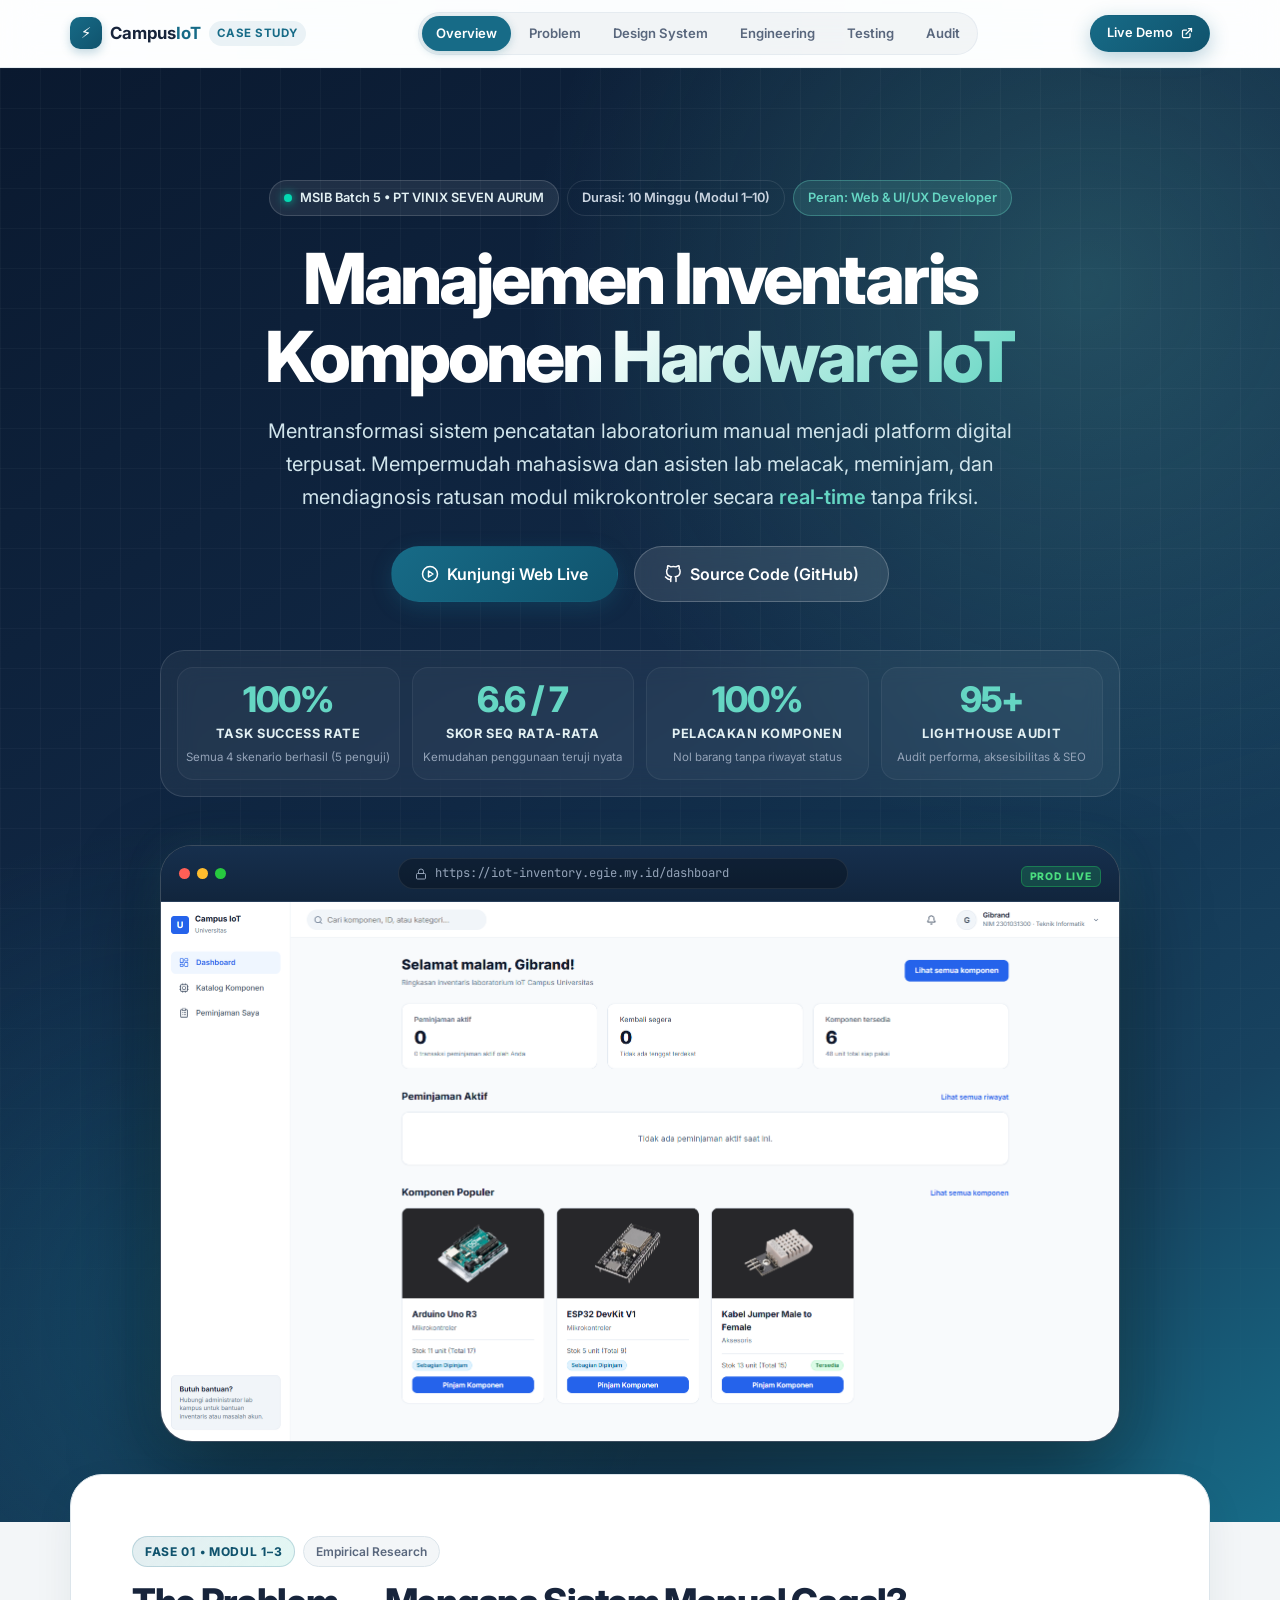
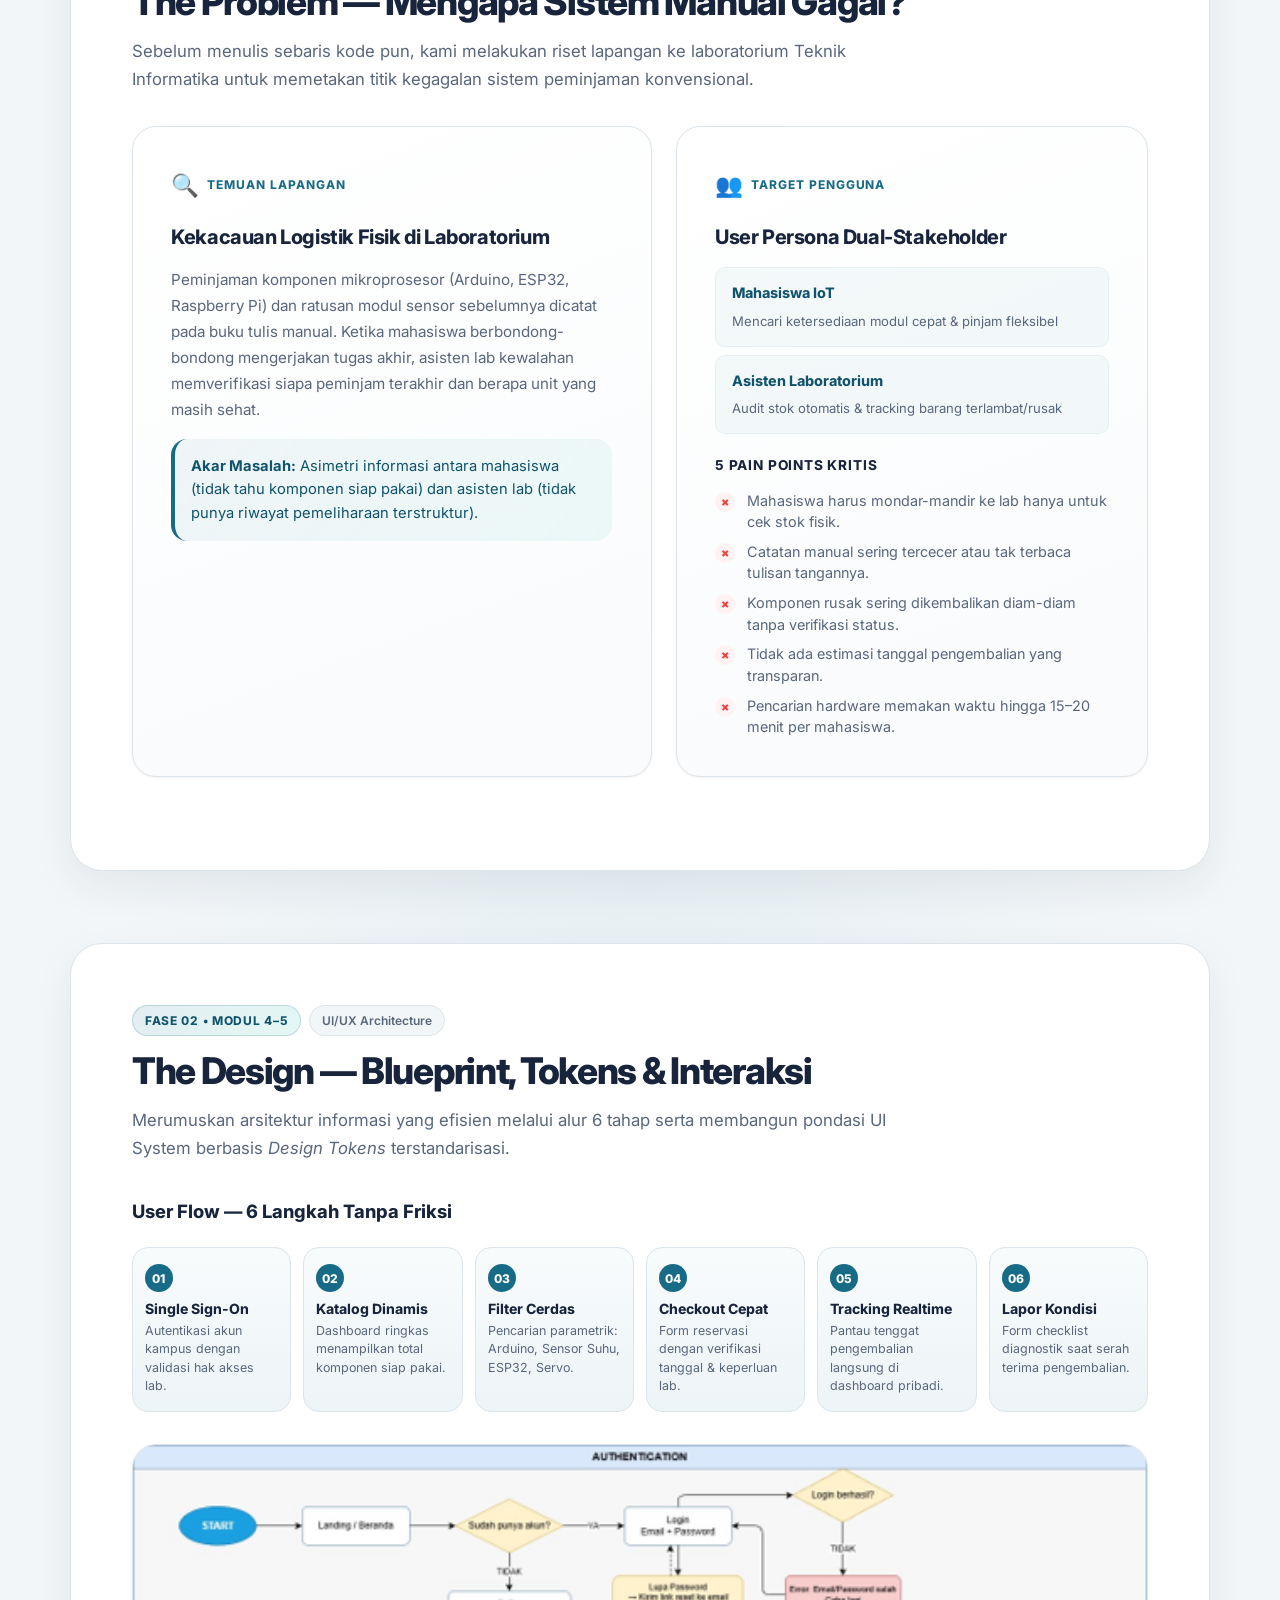
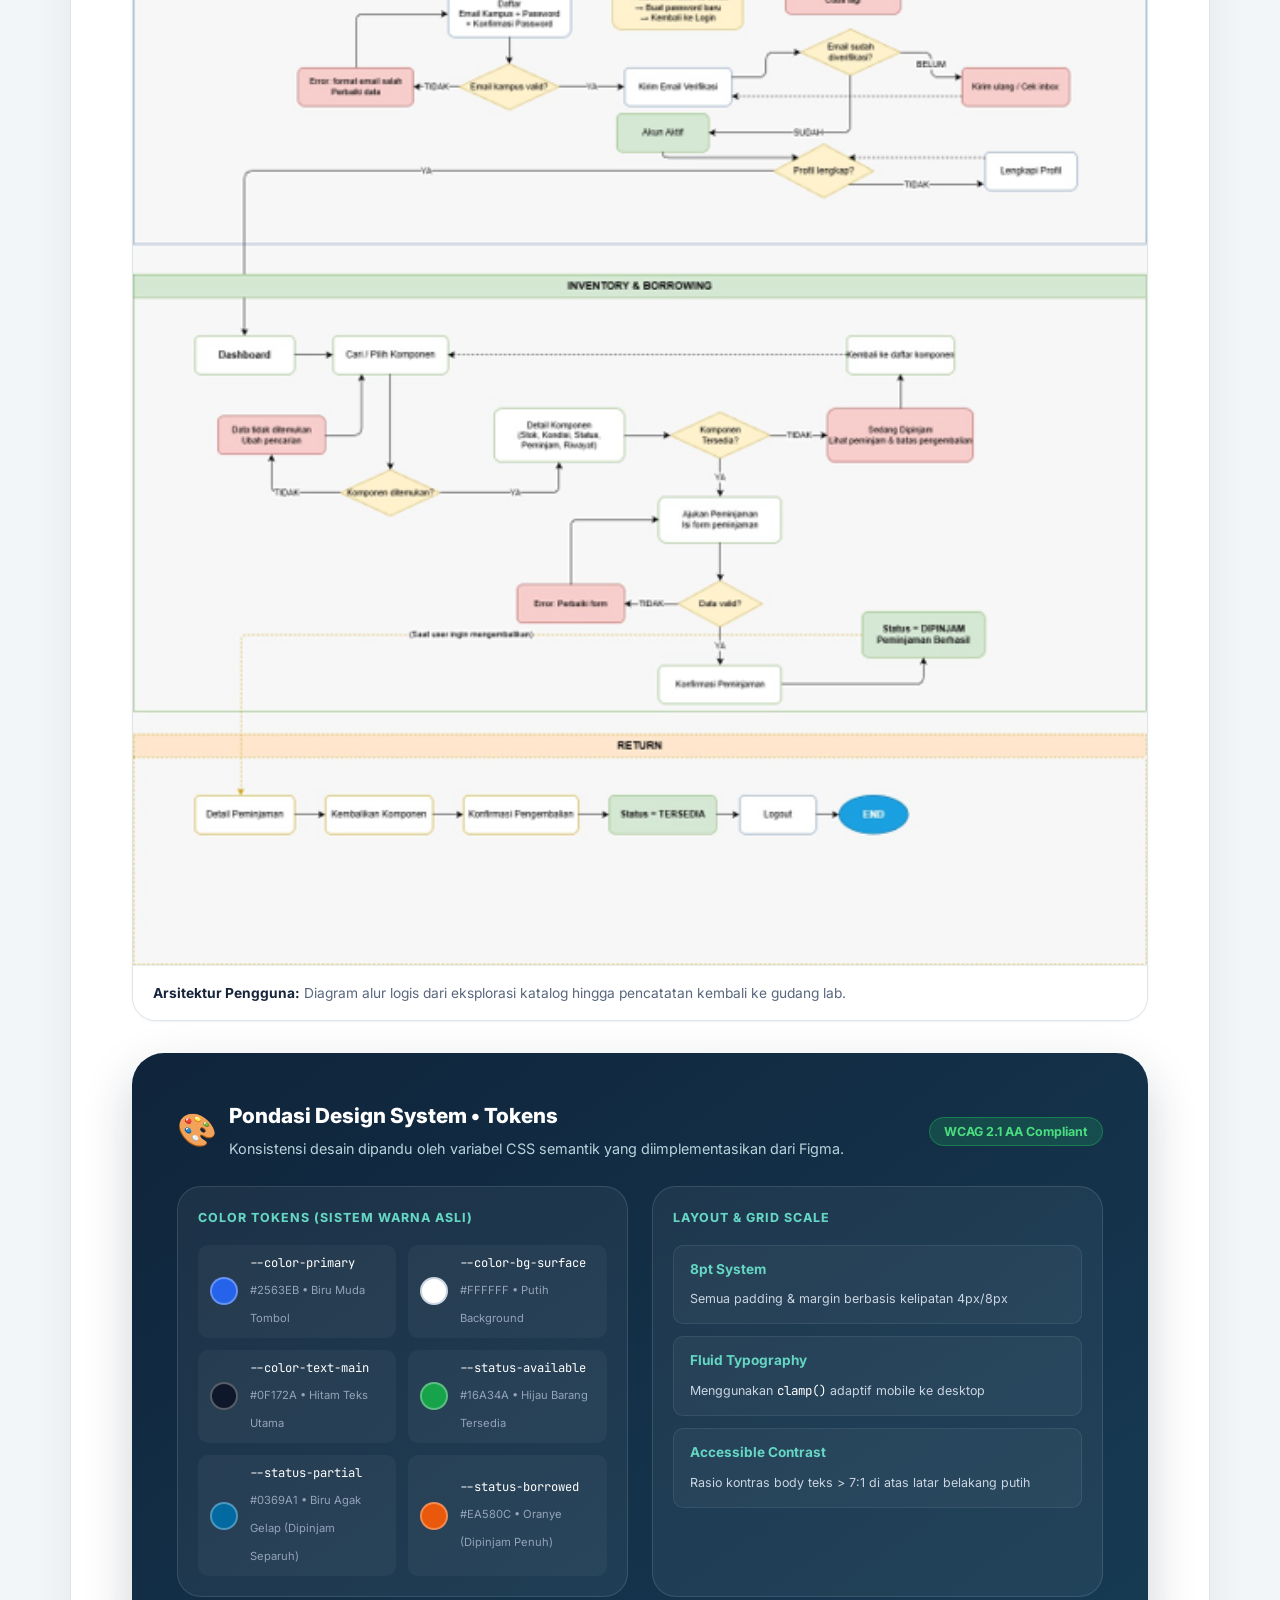
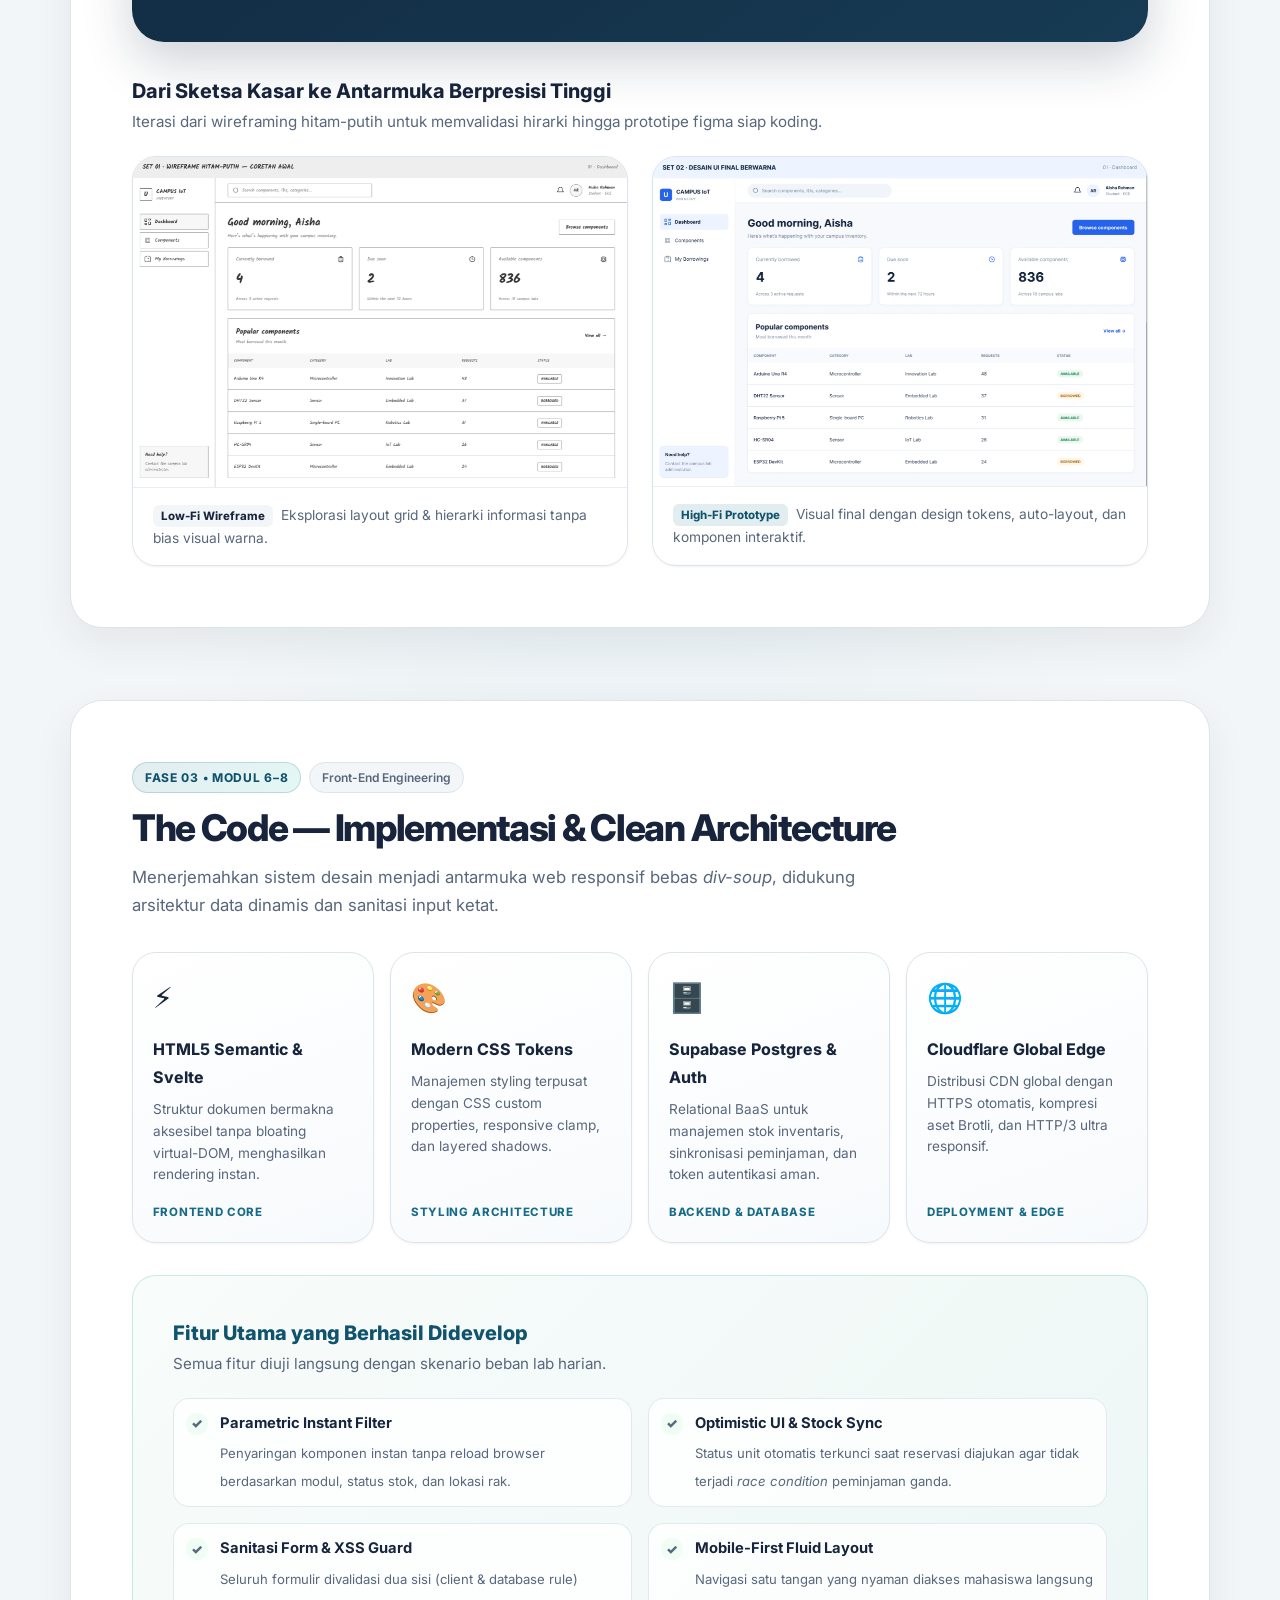
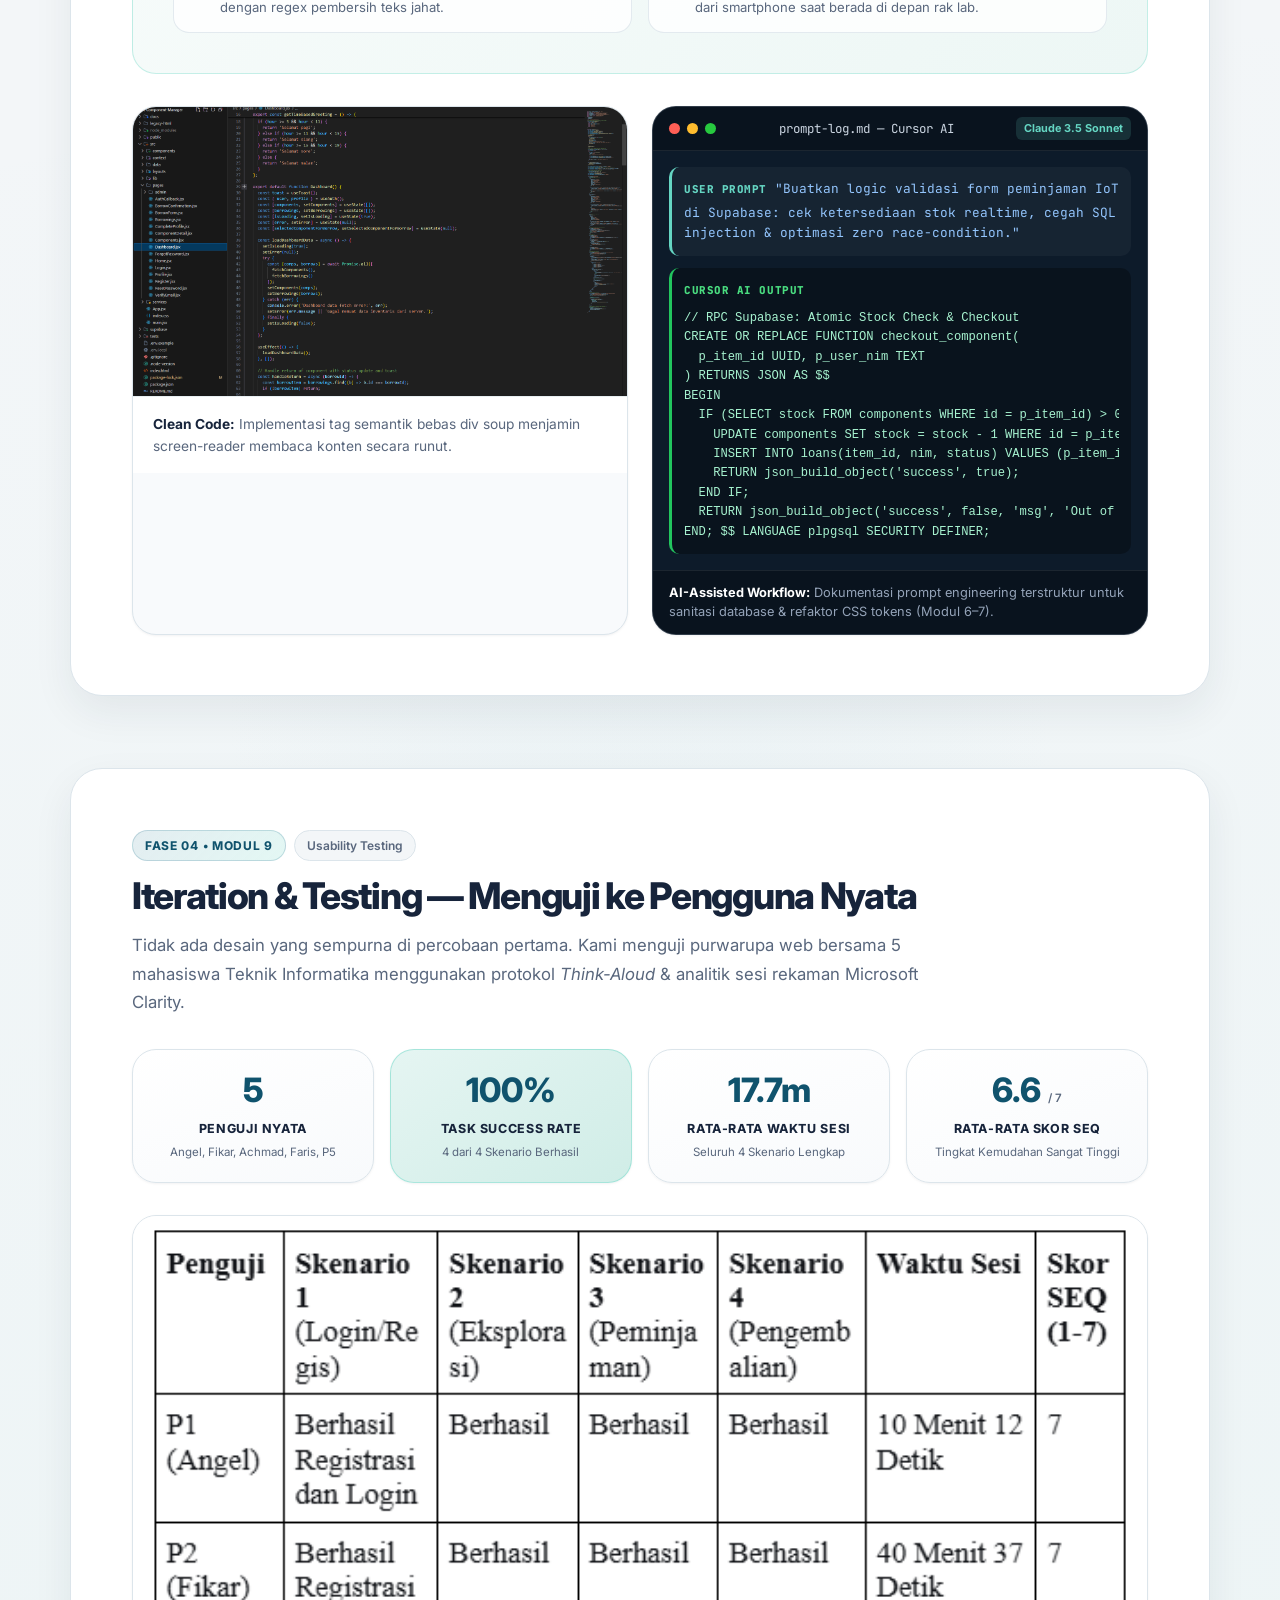
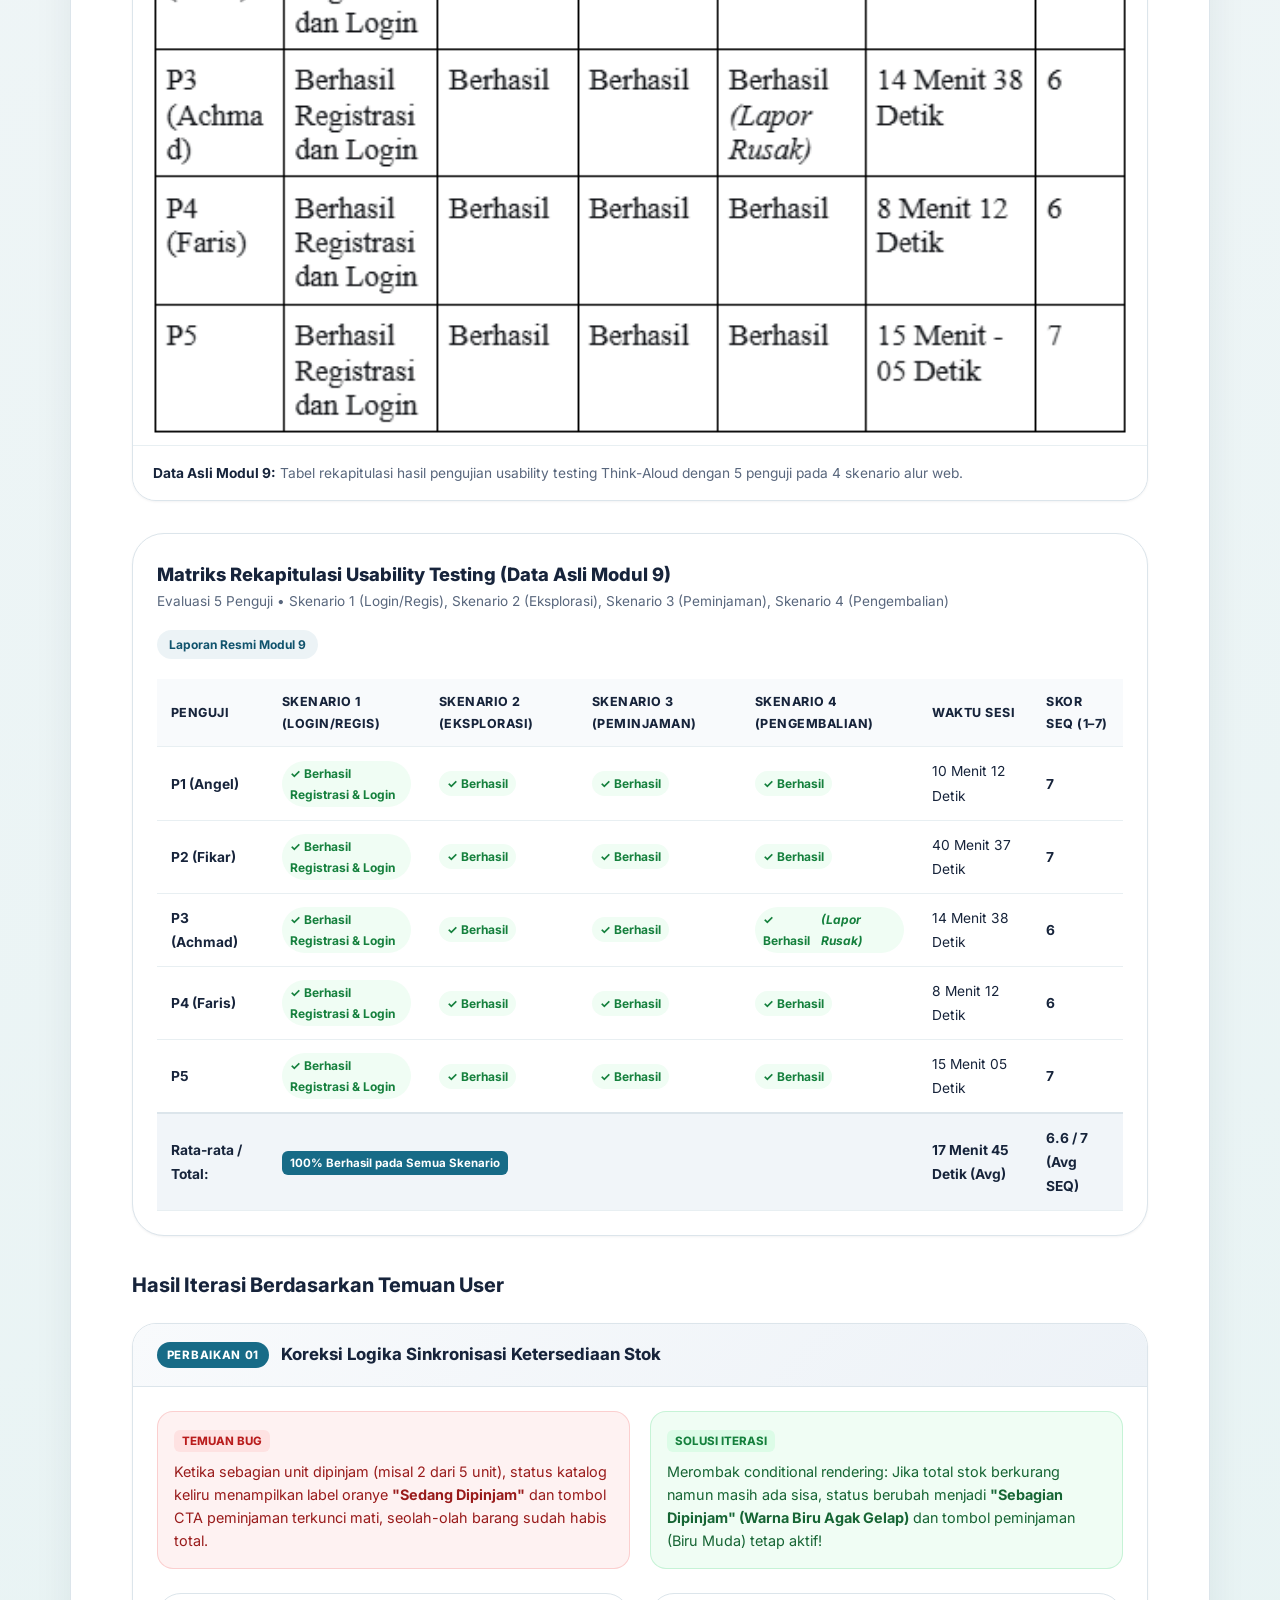
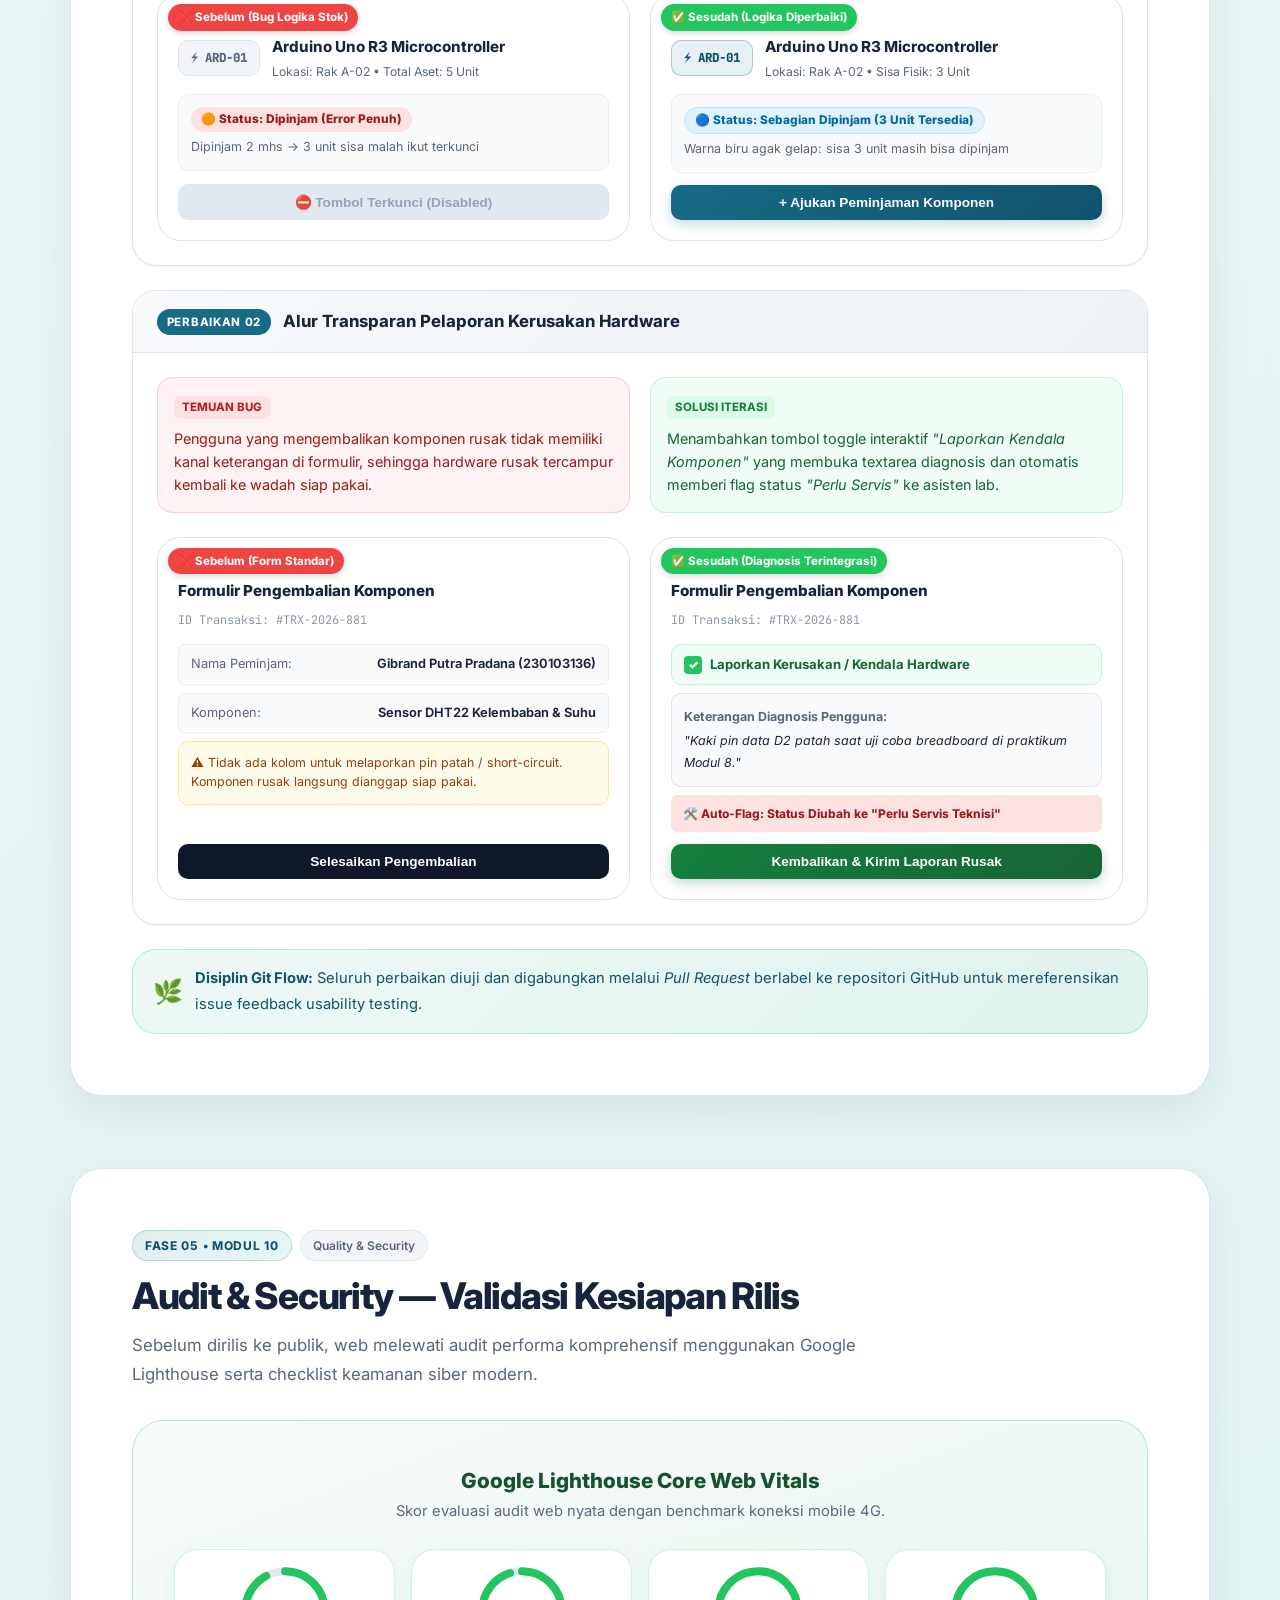
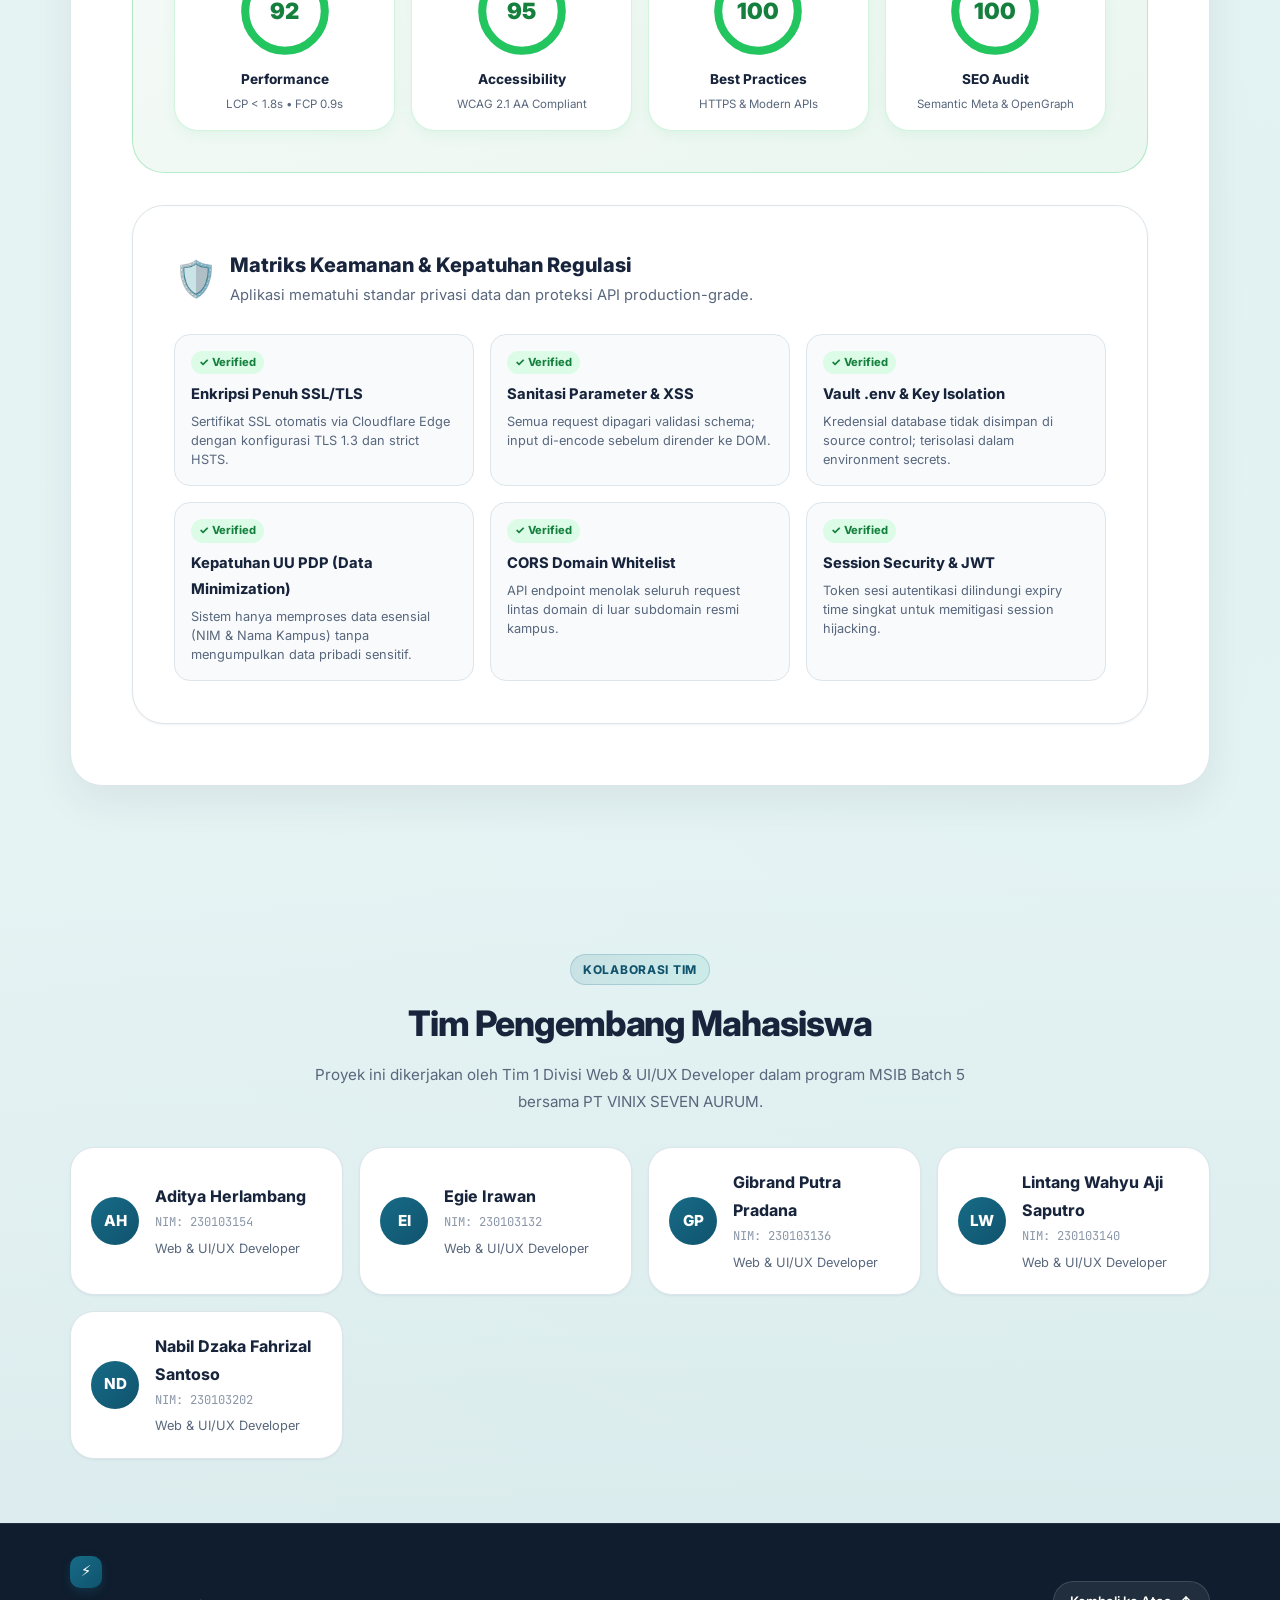
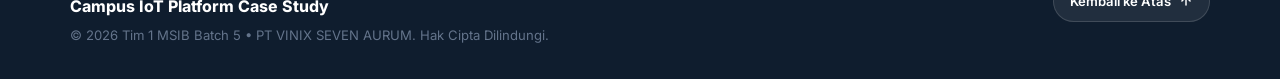
==== index.html @ a0a425f5 "feat: revamp case study portfolio, organize assets into folder, and add comprehensive README" ====
<!DOCTYPE html>
<html lang="id">

<head>
    <meta charset="UTF-8">
    <meta name="viewport" content="width=device-width, initial-scale=1.0">
    <meta name="description" content="Case study portfolio platform manajemen inventaris komponen IoT kampus. Merancang sistem pelacakan hardware real-time dengan UI/UX modern dan performa tinggi.">
    <title>Campus IoT &mdash; Case Study Portfolio | Gibrand Putra Pradana</title>
    
    <!-- Google Fonts: Inter -->
    <link rel="preconnect" href="https://fonts.googleapis.com">
    <link rel="preconnect" href="https://fonts.gstatic.com" crossorigin>
    <link href="https://fonts.googleapis.com/css2?family=Inter:wght@400;500;600;700;800&family=JetBrains+Mono:wght@500;700&display=swap" rel="stylesheet">
    
    <link rel="stylesheet" href="style.css">
</head>

<body>

    <!-- READING PROGRESS BAR -->
    <div id="reading-progress" class="reading-progress" aria-hidden="true"></div>

    <!-- TOP FLOATING HEADER / NAV -->
    <header class="site-header">
        <div class="header-inner">
            <a href="#" class="brand-link" aria-label="Beranda Case Study">
                <span class="brand-logo">⚡</span>
                <span class="brand-name">Campus<strong>IoT</strong></span>
                <span class="brand-badge">Case Study</span>
            </a>

            <nav class="nav-links" aria-label="Navigasi Utama">
                <a href="#overview" class="nav-item">Overview</a>
                <a href="#fase-1" class="nav-item">Problem</a>
                <a href="#fase-2" class="nav-item">Design System</a>
                <a href="#fase-3" class="nav-item">Engineering</a>
                <a href="#fase-4" class="nav-item">Testing</a>
                <a href="#fase-5" class="nav-item">Audit</a>
            </nav>

            <div class="header-actions">
                <a href="https://iot-inventaris.egie.my.id/" target="_blank" rel="noopener noreferrer" class="btn btn-sm btn-primary">
                    <span>Live Demo</span>
                    <svg width="12" height="12" viewBox="0 0 24 24" fill="none" stroke="currentColor" stroke-width="2.5" stroke-linecap="round" stroke-linejoin="round" aria-hidden="true"><path d="M18 13v6a2 2 0 0 1-2 2H5a2 2 0 0 1-2-2V8a2 2 0 0 1 2-2h6"></path><polyline points="15 3 21 3 21 9"></polyline><line x1="10" y1="14" x2="21" y2="3"></line></svg>
                </a>
            </div>
        </div>
    </header>

    <!-- HERO SECTION -->
    <section id="overview" class="hero-section">
        <div class="hero-pattern" aria-hidden="true"></div>
        <div class="container hero-container">
            
            <!-- Meta Tag Strip -->
            <div class="hero-meta-strip">
                <span class="meta-pill">
                    <span class="pill-dot"></span> MSIB Batch 5 &bull; PT VINIX SEVEN AURUM
                </span>
                <span class="meta-pill meta-pill--ghost">
                    Durasi: 10 Minggu (Modul 1–10)
                </span>
                <span class="meta-pill meta-pill--accent">
                    Peran: Web &amp; UI/UX Developer
                </span>
            </div>

            <!-- Main Hero Typography -->
            <h1 class="hero-title">
                Manajemen Inventaris<br>
                <span class="gradient-text">Komponen Hardware IoT</span>
            </h1>

            <p class="hero-description">
                Mentransformasi sistem pencatatan laboratorium manual menjadi platform digital terpusat. Mempermudah mahasiswa dan asisten lab melacak, meminjam, dan mendiagnosis ratusan modul mikrokontroler secara <em>real-time</em> tanpa friksi.
            </p>

            <!-- Hero Action Buttons -->
            <div class="hero-actions">
                <a href="https://iot-inventaris.egie.my.id/" target="_blank" rel="noopener noreferrer" class="btn btn-primary btn-lg">
                    <svg width="18" height="18" viewBox="0 0 24 24" fill="none" stroke="currentColor" stroke-width="2" stroke-linecap="round" stroke-linejoin="round" aria-hidden="true"><circle cx="12" cy="12" r="10"></circle><polygon points="10 8 16 12 10 16 10 8"></polygon></svg>
                    <span>Kunjungi Web Live</span>
                </a>
                <a href="https://github.com/egieirwn/Iot-Component-Manager" target="_blank" rel="noopener noreferrer" class="btn btn-secondary btn-lg">
                    <svg width="18" height="18" viewBox="0 0 24 24" fill="none" stroke="currentColor" stroke-width="2" stroke-linecap="round" stroke-linejoin="round" aria-hidden="true"><path d="M9 19c-5 1.5-5-2.5-7-3m14 6v-3.87a3.37 3.37 0 0 0-.94-2.61c3.14-.35 6.44-1.54 6.44-7A5.44 5.44 0 0 0 20 4.77 5.07 5.07 0 0 0 19.91 1S18.73.65 16 2.48a13.38 13.38 0 0 0-7 0C6.27.65 5.09 1 5.09 1A5.07 5.07 0 0 0 5 4.77a5.44 5.44 0 0 0-1.5 3.78c0 5.42 3.3 6.61 6.44 7A3.37 3.37 0 0 0 9 18.13V22"></path></svg>
                    <span>Source Code (GitHub)</span>
                </a>
            </div>

            <!-- KEY IMPACT METRICS STRIP -->
            <div class="impact-metrics-bar">
                <div class="metric-item">
                    <span class="metric-number">100%</span>
                    <span class="metric-label">Task Success Rate</span>
                    <span class="metric-delta">Semua 4 skenario berhasil (5 penguji)</span>
                </div>
                <div class="metric-item">
                    <span class="metric-number">6.6 / 7</span>
                    <span class="metric-label">Skor SEQ Rata-rata</span>
                    <span class="metric-delta">Kemudahan penggunaan teruji nyata</span>
                </div>
                <div class="metric-item">
                    <span class="metric-number">100%</span>
                    <span class="metric-label">Pelacakan Komponen</span>
                    <span class="metric-delta">Nol barang tanpa riwayat status</span>
                </div>
                <div class="metric-item">
                    <span class="metric-number">95+</span>
                    <span class="metric-label">Lighthouse Audit</span>
                    <span class="metric-delta">Audit performa, aksesibilitas &amp; SEO</span>
                </div>
            </div>

            <!-- BROWSER MOCKUP SHOWCASE -->
            <div class="browser-frame">
                <div class="browser-header">
                    <div class="browser-dots" aria-hidden="true">
                        <span class="dot dot--red"></span>
                        <span class="dot dot--yellow"></span>
                        <span class="dot dot--green"></span>
                    </div>
                    <div class="browser-address-bar">
                        <svg width="12" height="12" viewBox="0 0 24 24" fill="none" stroke="currentColor" stroke-width="2" aria-hidden="true"><rect x="3" y="11" width="18" height="11" rx="2" ry="2"></rect><path d="M7 11V7a5 5 0 0 1 10 0v4"></path></svg>
                        <span>https://iot-inventory.egie.my.id/dashboard</span>
                    </div>
                    <div class="browser-status">
                        <span class="status-live">PROD LIVE</span>
                    </div>
                </div>
                <div class="browser-content">
                    <img src="assets/Dashboard.png" alt="Mockup Dashboard Platform Campus IoT" loading="eager">
                </div>
            </div>

        </div>
    </section>

    <!-- MAIN CONTENT -->
    <main class="container">

        <!-- ============================================================
             FASE 01: THE PROBLEM & VALIDATION
             ============================================================ -->
        <section id="fase-1" class="case-section">
            <header class="section-heading">
                <div class="section-badge-wrapper">
                    <span class="phase-badge">Fase 01 &bull; Modul 1–3</span>
                    <span class="section-tag">Empirical Research</span>
                </div>
                <h2>The Problem — Mengapa Sistem Manual Gagal?</h2>
                <p class="section-subtext">
                    Sebelum menulis sebaris kode pun, kami melakukan riset lapangan ke laboratorium Teknik Informatika untuk memetakan titik kegagalan sistem peminjaman konvensional.
                </p>
            </header>

            <div class="bento-grid bento-grid--problem">
                <!-- Card 1: Narrative Insight -->
                <article class="bento-card bento-card--lead">
                    <div class="card-icon-header">
                        <span class="icon-bubble">🔍</span>
                        <span class="card-kicker">Temuan Lapangan</span>
                    </div>
                    <h3>Kekacauan Logistik Fisik di Laboratorium</h3>
                    <p>
                        Peminjaman komponen mikroprosesor (Arduino, ESP32, Raspberry Pi) dan ratusan modul sensor sebelumnya dicatat pada buku tulis manual. Ketika mahasiswa berbondong-bondong mengerjakan tugas akhir, asisten lab kewalahan memverifikasi siapa peminjam terakhir dan berapa unit yang masih sehat.
                    </p>
                    <div class="insight-highlight">
                        <strong>Akar Masalah:</strong> Asimetri informasi antara mahasiswa (tidak tahu komponen siap pakai) dan asisten lab (tidak punya riwayat pemeliharaan terstruktur).
                    </div>
                </article>

                <!-- Card 2: Persona Breakdown -->
                <article class="bento-card bento-card--persona">
                    <div class="card-icon-header">
                        <span class="icon-bubble">👥</span>
                        <span class="card-kicker">Target Pengguna</span>
                    </div>
                    <h3>User Persona Dual-Stakeholder</h3>
                    <div class="persona-pills">
                        <div class="persona-pill">
                            <span class="persona-role">Mahasiswa IoT</span>
                            <small>Mencari ketersediaan modul cepat &amp; pinjam fleksibel</small>
                        </div>
                        <div class="persona-pill">
                            <span class="persona-role">Asisten Laboratorium</span>
                            <small>Audit stok otomatis &amp; tracking barang terlambat/rusak</small>
                        </div>
                    </div>

                    <h4 class="mini-title">5 Pain Points Kritis</h4>
                    <ul class="pain-point-list">
                        <li>
                            <span class="pain-icon">&times;</span>
                            <span>Mahasiswa harus mondar-mandir ke lab hanya untuk cek stok fisik.</span>
                        </li>
                        <li>
                            <span class="pain-icon">&times;</span>
                            <span>Catatan manual sering tercecer atau tak terbaca tulisan tangannya.</span>
                        </li>
                        <li>
                            <span class="pain-icon">&times;</span>
                            <span>Komponen rusak sering dikembalikan diam-diam tanpa verifikasi status.</span>
                        </li>
                        <li>
                            <span class="pain-icon">&times;</span>
                            <span>Tidak ada estimasi tanggal pengembalian yang transparan.</span>
                        </li>
                        <li>
                            <span class="pain-icon">&times;</span>
                            <span>Pencarian hardware memakan waktu hingga 15–20 menit per mahasiswa.</span>
                        </li>
                    </ul>
                </article>
            </div>



            <!-- Deliverables Note (Disediakan via Live UI Component) -->
        </section>

        <!-- ============================================================
             FASE 02: THE DESIGN & BLUEPRINT
             ============================================================ -->
        <section id="fase-2" class="case-section">
            <header class="section-heading">
                <div class="section-badge-wrapper">
                    <span class="phase-badge">Fase 02 &bull; Modul 4–5</span>
                    <span class="section-tag">UI/UX Architecture</span>
                </div>
                <h2>The Design — Blueprint, Tokens &amp; Interaksi</h2>
                <p class="section-subtext">
                    Merumuskan arsitektur informasi yang efisien melalui alur 6 tahap serta membangun pondasi UI System berbasis <em>Design Tokens</em> terstandarisasi.
                </p>
            </header>

            <!-- Interactive Stepper Flow -->
            <div class="flow-container">
                <h3 class="flow-title">User Flow — 6 Langkah Tanpa Friksi</h3>
                <div class="stepper-grid">
                    <div class="stepper-step">
                        <span class="step-badge">01</span>
                        <h4>Single Sign-On</h4>
                        <p>Autentikasi akun kampus dengan validasi hak akses lab.</p>
                    </div>
                    <div class="stepper-step">
                        <span class="step-badge">02</span>
                        <h4>Katalog Dinamis</h4>
                        <p>Dashboard ringkas menampilkan total komponen siap pakai.</p>
                    </div>
                    <div class="stepper-step">
                        <span class="step-badge">03</span>
                        <h4>Filter Cerdas</h4>
                        <p>Pencarian parametrik: Arduino, Sensor Suhu, ESP32, Servo.</p>
                    </div>
                    <div class="stepper-step">
                        <span class="step-badge">04</span>
                        <h4>Checkout Cepat</h4>
                        <p>Form reservasi dengan verifikasi tanggal &amp; keperluan lab.</p>
                    </div>
                    <div class="stepper-step">
                        <span class="step-badge">05</span>
                        <h4>Tracking Realtime</h4>
                        <p>Pantau tenggat pengembalian langsung di dashboard pribadi.</p>
                    </div>
                    <div class="stepper-step">
                        <span class="step-badge">06</span>
                        <h4>Lapor Kondisi</h4>
                        <p>Form checklist diagnostik saat serah terima pengembalian.</p>
                    </div>
                </div>
            </div>

            <!-- Flow Diagram Visual -->
            <figure class="deliverable-card deliverable-card--full">
                <div class="media-wrapper">
                    <img src="assets/userflow.png" alt="Diagram user flow alur peminjaman komponen" loading="lazy">
                </div>
                <figcaption>
                    <strong>Arsitektur Pengguna:</strong> Diagram alur logis dari eksplorasi katalog hingga pencatatan kembali ke gudang lab.
                </figcaption>
            </figure>

            <!-- DESIGN SYSTEM TOKEN INSPECTOR WIDGET -->
            <div class="design-system-widget">
                <div class="ds-header">
                    <div class="ds-title-group">
                        <span class="ds-icon">🎨</span>
                        <div>
                            <h3>Pondasi Design System &bull; Tokens</h3>
                            <p>Konsistensi desain dipandu oleh variabel CSS semantik yang diimplementasikan dari Figma.</p>
                        </div>
                    </div>
                    <div class="ds-compliance-badge">
                        <span>WCAG 2.1 AA Compliant</span>
                    </div>
                </div>

                <div class="tokens-demo-grid">
                    <!-- Color Swatches -->
                    <!-- Color Swatches (Warna Asli Web IoT) -->
                    <div class="token-box">
                        <span class="token-box-label">Color Tokens (Sistem Warna Asli)</span>
                        <div class="swatches-list">
                            <div class="swatch-item">
                                <span class="swatch-circle swatch--btn-blue"></span>
                                <div>
                                    <code>--color-primary</code>
                                    <small>#2563EB &bull; Biru Muda Tombol</small>
                                </div>
                            </div>
                            <div class="swatch-item">
                                <span class="swatch-circle swatch--surface-white"></span>
                                <div>
                                    <code>--color-bg-surface</code>
                                    <small>#FFFFFF &bull; Putih Background</small>
                                </div>
                            </div>
                            <div class="swatch-item">
                                <span class="swatch-circle swatch--text-black"></span>
                                <div>
                                    <code>--color-text-main</code>
                                    <small>#0F172A &bull; Hitam Teks Utama</small>
                                </div>
                            </div>
                            <div class="swatch-item">
                                <span class="swatch-circle swatch--status-green"></span>
                                <div>
                                    <code>--status-available</code>
                                    <small>#16A34A &bull; Hijau Barang Tersedia</small>
                                </div>
                            </div>
                            <div class="swatch-item">
                                <span class="swatch-circle swatch--status-partial"></span>
                                <div>
                                    <code>--status-partial</code>
                                    <small>#0369A1 &bull; Biru Agak Gelap (Dipinjam Separuh)</small>
                                </div>
                            </div>
                            <div class="swatch-item">
                                <span class="swatch-circle swatch--status-borrowed"></span>
                                <div>
                                    <code>--status-borrowed</code>
                                    <small>#EA580C &bull; Oranye (Dipinjam Penuh)</small>
                                </div>
                            </div>
                        </div>
                    </div>

                    <!-- Spacing & Typography -->
                    <div class="token-box">
                        <span class="token-box-label">Layout &amp; Grid Scale</span>
                        <div class="grid-rules-list">
                            <div class="rule-badge">
                                <strong>8pt System</strong>
                                <span>Semua padding &amp; margin berbasis kelipatan 4px/8px</span>
                            </div>
                            <div class="rule-badge">
                                <strong>Fluid Typography</strong>
                                <span>Menggunakan <code>clamp()</code> adaptif mobile ke desktop</span>
                            </div>
                            <div class="rule-badge">
                                <strong>Accessible Contrast</strong>
                                <span>Rasio kontras body teks &gt; 7:1 di atas latar belakang putih</span>
                            </div>
                        </div>
                    </div>
                </div>
            </div>

            <!-- Wireframe vs Hi-Fi Dual Comparison -->
            <div class="dual-showcase">
                <div class="dual-header">
                    <h3>Dari Sketsa Kasar ke Antarmuka Berpresisi Tinggi</h3>
                    <p>Iterasi dari wireframing hitam-putih untuk memvalidasi hirarki hingga prototipe figma siap koding.</p>
                </div>
                <div class="dual-grid">
                    <figure class="deliverable-card">
                        <div class="media-wrapper">
                            <img src="assets/wireframe hitam-putih.png" alt="Wireframe low fidelity campus iot" loading="lazy">
                        </div>
                        <figcaption>
                            <span class="tag-badge">Low-Fi Wireframe</span> Eksplorasi layout grid &amp; hierarki informasi tanpa bias visual warna.
                        </figcaption>
                    </figure>
                    <figure class="deliverable-card">
                        <div class="media-wrapper">
                            <img src="assets/UI final berwarna.png" alt="High fidelity prototype figma campus iot" loading="lazy">
                        </div>
                        <figcaption>
                            <span class="tag-badge tag-badge--accent">High-Fi Prototype</span> Visual final dengan design tokens, auto-layout, dan komponen interaktif.
                        </figcaption>
                    </figure>
                </div>
            </div>
        </section>

        <!-- ============================================================
             FASE 03: THE CODE & ENGINEERING
             ============================================================ -->
        <section id="fase-3" class="case-section">
            <header class="section-heading">
                <div class="section-badge-wrapper">
                    <span class="phase-badge">Fase 03 &bull; Modul 6–8</span>
                    <span class="section-tag">Front-End Engineering</span>
                </div>
                <h2>The Code — Implementasi &amp; Clean Architecture</h2>
                <p class="section-subtext">
                    Menerjemahkan sistem desain menjadi antarmuka web responsif bebas <em>div-soup</em>, didukung arsitektur data dinamis dan sanitasi input ketat.
                </p>
            </header>

            <!-- Tech Stack Bento Cards -->
            <div class="tech-bento-grid">
                <div class="tech-card">
                    <div class="tech-card-icon">⚡</div>
                    <h4>HTML5 Semantic &amp; Svelte</h4>
                    <p>Struktur dokumen bermakna aksesibel tanpa bloating virtual-DOM, menghasilkan rendering instan.</p>
                    <span class="tech-role">Frontend Core</span>
                </div>

                <div class="tech-card">
                    <div class="tech-card-icon">🎨</div>
                    <h4>Modern CSS Tokens</h4>
                    <p>Manajemen styling terpusat dengan CSS custom properties, responsive clamp, dan layered shadows.</p>
                    <span class="tech-role">Styling Architecture</span>
                </div>

                <div class="tech-card">
                    <div class="tech-card-icon">🗄️</div>
                    <h4>Supabase Postgres &amp; Auth</h4>
                    <p>Relational BaaS untuk manajemen stok inventaris, sinkronisasi peminjaman, dan token autentikasi aman.</p>
                    <span class="tech-role">Backend &amp; Database</span>
                </div>

                <div class="tech-card">
                    <div class="tech-card-icon">🌐</div>
                    <h4>Cloudflare Global Edge</h4>
                    <p>Distribusi CDN global dengan HTTPS otomatis, kompresi aset Brotli, dan HTTP/3 ultra responsif.</p>
                    <span class="tech-role">Deployment &amp; Edge</span>
                </div>
            </div>

            <!-- Key Feature Execution Matrix -->
            <div class="features-highlight-box">
                <div class="fh-header">
                    <h3>Fitur Utama yang Berhasil Didevelop</h3>
                    <p>Semua fitur diuji langsung dengan skenario beban lab harian.</p>
                </div>
                <div class="features-list-grid">
                    <div class="feat-item">
                        <span class="feat-check">&check;</span>
                        <div>
                            <strong>Parametric Instant Filter</strong>
                            <span>Penyaringan komponen instan tanpa reload browser berdasarkan modul, status stok, dan lokasi rak.</span>
                        </div>
                    </div>
                    <div class="feat-item">
                        <span class="feat-check">&check;</span>
                        <div>
                            <strong>Optimistic UI &amp; Stock Sync</strong>
                            <span>Status unit otomatis terkunci saat reservasi diajukan agar tidak terjadi <em>race condition</em> peminjaman ganda.</span>
                        </div>
                    </div>
                    <div class="feat-item">
                        <span class="feat-check">&check;</span>
                        <div>
                            <strong>Sanitasi Form &amp; XSS Guard</strong>
                            <span>Seluruh formulir divalidasi dua sisi (client &amp; database rule) dengan regex pembersih teks jahat.</span>
                        </div>
                    </div>
                    <div class="feat-item">
                        <span class="feat-check">&check;</span>
                        <div>
                            <strong>Mobile-First Fluid Layout</strong>
                            <span>Navigasi satu tangan yang nyaman diakses mahasiswa langsung dari smartphone saat berada di depan rak lab.</span>
                        </div>
                    </div>
                </div>
            </div>

            <!-- Code Deliverables Showcase -->
            <div class="deliverables-grid">
                <figure class="deliverable-card">
                    <div class="media-wrapper">
                        <img src="assets/Code Editor.png" alt="Screenshot struktur semantic HTML" loading="lazy">
                    </div>
                    <figcaption>
                        <strong>Clean Code:</strong> Implementasi tag semantik bebas div soup menjamin screen-reader membaca konten secara runut.
                    </figcaption>
                </figure>
                <div class="deliverable-card ai-terminal-card">
                    <div class="terminal-bar">
                        <div class="browser-dots" aria-hidden="true">
                            <span class="dot dot--red"></span>
                            <span class="dot dot--yellow"></span>
                            <span class="dot dot--green"></span>
                        </div>
                        <span class="terminal-filename">prompt-log.md &mdash; Cursor AI</span>
                        <span class="terminal-tag">Claude 3.5 Sonnet</span>
                    </div>
                    <div class="terminal-content">
                        <div class="terminal-line terminal-user">
                            <span class="t-badge t-user">User Prompt</span>
                            <code>"Buatkan logic validasi form peminjaman IoT di Supabase: cek ketersediaan stok realtime, cegah SQL injection &amp; optimasi zero race-condition."</code>
                        </div>
                        <div class="terminal-line terminal-ai">
                            <span class="t-badge t-ai">Cursor AI Output</span>
                            <pre><code>// RPC Supabase: Atomic Stock Check &amp; Checkout
CREATE OR REPLACE FUNCTION checkout_component(
  p_item_id UUID, p_user_nim TEXT
) RETURNS JSON AS $$
BEGIN
  IF (SELECT stock FROM components WHERE id = p_item_id) &gt; 0 THEN
    UPDATE components SET stock = stock - 1 WHERE id = p_item_id;
    INSERT INTO loans(item_id, nim, status) VALUES (p_item_id, p_user_nim, 'active');
    RETURN json_build_object('success', true);
  END IF;
  RETURN json_build_object('success', false, 'msg', 'Out of stock');
END; $$ LANGUAGE plpgsql SECURITY DEFINER;</code></pre>
                        </div>
                    </div>
                    <div class="terminal-footer">
                        <strong>AI-Assisted Workflow:</strong> Dokumentasi prompt engineering terstruktur untuk sanitasi database &amp; refaktor CSS tokens (Modul 6&ndash;7).
                    </div>
                </div>
            </div>
        </section>

        <!-- ============================================================
             FASE 04: ITERATION & TESTING
             ============================================================ -->
        <section id="fase-4" class="case-section">
            <header class="section-heading">
                <div class="section-badge-wrapper">
                    <span class="phase-badge">Fase 04 &bull; Modul 9</span>
                    <span class="section-tag">Usability Testing</span>
                </div>
                <h2>Iteration &amp; Testing — Menguji ke Pengguna Nyata</h2>
                <p class="section-subtext">
                    Tidak ada desain yang sempurna di percobaan pertama. Kami menguji purwarupa web bersama 5 mahasiswa Teknik Informatika menggunakan protokol <em>Think-Aloud</em> &amp; analitik sesi rekaman Microsoft Clarity.
                </p>
            </header>

            <!-- Testing Metrics Summary (Data Asli Modul 9) -->
            <div class="metrics-summary-card">
                <div class="metric-block">
                    <span class="mb-value">5</span>
                    <span class="mb-label">Penguji Nyata</span>
                    <small>Angel, Fikar, Achmad, Faris, P5</small>
                </div>
                <div class="metric-block metric-block--highlight">
                    <span class="mb-value">100%</span>
                    <span class="mb-label">Task Success Rate</span>
                    <small>4 dari 4 Skenario Berhasil</small>
                </div>
                <div class="metric-block">
                    <span class="mb-value">17.7m</span>
                    <span class="mb-label">Rata-rata Waktu Sesi</span>
                    <small>Seluruh 4 Skenario Lengkap</small>
                </div>
                <div class="metric-block">
                    <span class="mb-value">6.6 <small>/ 7</small></span>
                    <span class="mb-label">Rata-rata Skor SEQ</span>
                    <small>Tingkat Kemudahan Sangat Tinggi</small>
                </div>
            </div>

            <!-- Screenshot Asli Laporan Modul 9 -->
            <figure class="deliverable-card deliverable-card--full">
                <div class="media-wrapper">
                    <img src="assets/matriks-testing.png" alt="Tabel hasil usability testing Modul 9 kelompok Tim 1" loading="lazy">
                </div>
                <figcaption>
                    <strong>Data Asli Modul 9:</strong> Tabel rekapitulasi hasil pengujian usability testing Think-Aloud dengan 5 penguji pada 4 skenario alur web.
                </figcaption>
            </figure>

            <!-- Testing Table Deliverable (Interactive Data Matrix) -->
            <div class="deliverable-card deliverable-card--full testing-table-card">
                <div class="table-card-header">
                    <div>
                        <h4>Matriks Rekapitulasi Usability Testing (Data Asli Modul 9)</h4>
                        <p>Evaluasi 5 Penguji &bull; Skenario 1 (Login/Regis), Skenario 2 (Eksplorasi), Skenario 3 (Peminjaman), Skenario 4 (Pengembalian)</p>
                    </div>
                    <span class="table-badge">Laporan Resmi Modul 9</span>
                </div>
                <div class="table-responsive">
                    <table class="ut-table">
                        <thead>
                            <tr>
                                <th>Penguji</th>
                                <th>Skenario 1 (Login/Regis)</th>
                                <th>Skenario 2 (Eksplorasi)</th>
                                <th>Skenario 3 (Peminjaman)</th>
                                <th>Skenario 4 (Pengembalian)</th>
                                <th>Waktu Sesi</th>
                                <th>Skor SEQ (1&ndash;7)</th>
                            </tr>
                        </thead>
                        <tbody>
                            <tr>
                                <td><strong>P1 (Angel)</strong></td>
                                <td><span class="status-pill status-pass">&check; Berhasil Registrasi &amp; Login</span></td>
                                <td><span class="status-pill status-pass">&check; Berhasil</span></td>
                                <td><span class="status-pill status-pass">&check; Berhasil</span></td>
                                <td><span class="status-pill status-pass">&check; Berhasil</span></td>
                                <td>10 Menit 12 Detik</td>
                                <td><strong class="seq-score">7</strong></td>
                            </tr>
                            <tr>
                                <td><strong>P2 (Fikar)</strong></td>
                                <td><span class="status-pill status-pass">&check; Berhasil Registrasi &amp; Login</span></td>
                                <td><span class="status-pill status-pass">&check; Berhasil</span></td>
                                <td><span class="status-pill status-pass">&check; Berhasil</span></td>
                                <td><span class="status-pill status-pass">&check; Berhasil</span></td>
                                <td>40 Menit 37 Detik</td>
                                <td><strong class="seq-score">7</strong></td>
                            </tr>
                            <tr>
                                <td><strong>P3 (Achmad)</strong></td>
                                <td><span class="status-pill status-pass">&check; Berhasil Registrasi &amp; Login</span></td>
                                <td><span class="status-pill status-pass">&check; Berhasil</span></td>
                                <td><span class="status-pill status-pass">&check; Berhasil</span></td>
                                <td><span class="status-pill status-pass">&check; Berhasil <em>(Lapor Rusak)</em></span></td>
                                <td>14 Menit 38 Detik</td>
                                <td><strong class="seq-score">6</strong></td>
                            </tr>
                            <tr>
                                <td><strong>P4 (Faris)</strong></td>
                                <td><span class="status-pill status-pass">&check; Berhasil Registrasi &amp; Login</span></td>
                                <td><span class="status-pill status-pass">&check; Berhasil</span></td>
                                <td><span class="status-pill status-pass">&check; Berhasil</span></td>
                                <td><span class="status-pill status-pass">&check; Berhasil</span></td>
                                <td>8 Menit 12 Detik</td>
                                <td><strong class="seq-score">6</strong></td>
                            </tr>
                            <tr>
                                <td><strong>P5</strong></td>
                                <td><span class="status-pill status-pass">&check; Berhasil Registrasi &amp; Login</span></td>
                                <td><span class="status-pill status-pass">&check; Berhasil</span></td>
                                <td><span class="status-pill status-pass">&check; Berhasil</span></td>
                                <td><span class="status-pill status-pass">&check; Berhasil</span></td>
                                <td>15 Menit 05 Detik</td>
                                <td><strong class="seq-score">7</strong></td>
                            </tr>
                        </tbody>
                        <tfoot>
                            <tr>
                                <td><strong>Rata-rata / Total:</strong></td>
                                <td colspan="4"><span class="badge-tag badge-tag--highlight">100% Berhasil pada Semua Skenario</span></td>
                                <td><strong>17 Menit 45 Detik</strong> (Avg)</td>
                                <td><strong class="seq-score-total">6.6 / 7</strong> (Avg SEQ)</td>
                            </tr>
                        </tfoot>
                    </table>
                </div>
            </div>

            <!-- Iteration Cases (Before / After Cards) -->
            <div class="iteration-cases">
                <h3 class="iteration-title">Hasil Iterasi Berdasarkan Temuan User</h3>

                <!-- Case 1 -->
                <article class="case-study-diff">
                    <div class="diff-header">
                        <span class="case-number">Perbaikan 01</span>
                        <h4>Koreksi Logika Sinkronisasi Ketersediaan Stok</h4>
                    </div>
                    <div class="diff-body">
                        <div class="diff-narrative">
                            <div class="diff-point diff-point--problem">
                                <span class="dp-badge dp-badge--problem">Temuan Bug</span>
                                <p>Ketika sebagian unit dipinjam (misal 2 dari 5 unit), status katalog keliru menampilkan label oranye <strong>"Sedang Dipinjam"</strong> dan tombol CTA peminjaman terkunci mati, seolah-olah barang sudah habis total.</p>
                            </div>
                            <div class="diff-point diff-point--solution">
                                <span class="dp-badge dp-badge--solution">Solusi Iterasi</span>
                                <p>Merombak conditional rendering: Jika total stok berkurang namun masih ada sisa, status berubah menjadi <strong>"Sebagian Dipinjam" (Warna Biru Agak Gelap)</strong> dan tombol peminjaman (Biru Muda) tetap aktif!</p>
                            </div>
                        </div>

                        <div class="diff-visuals">
                            <!-- State UI Before (Bug) -->
                            <div class="diff-box diff-box--before mockup-ui-card">
                                <span class="diff-tag">❌ Sebelum (Bug Logika Stok)</span>
                                <div class="mockup-content">
                                    <div class="mock-card-header">
                                        <div class="mock-device-thumb">⚡ ARD-01</div>
                                        <div>
                                            <h5>Arduino Uno R3 Microcontroller</h5>
                                            <small class="mock-loc">Lokasi: Rak A-02 &bull; Total Aset: 5 Unit</small>
                                        </div>
                                    </div>
                                    <div class="mock-status-row">
                                        <span class="mock-badge mock-badge--danger">🟠 Status: Dipinjam (Error Penuh)</span>
                                        <span class="mock-note">Dipinjam 2 mhs &rarr; 3 unit sisa malah ikut terkunci</span>
                                    </div>
                                    <button class="mock-btn mock-btn--disabled" disabled aria-disabled="true">
                                        ⛔ Tombol Terkunci (Disabled)
                                    </button>
                                </div>
                            </div>

                            <!-- State UI After (Fixed) -->
                            <div class="diff-box diff-box--after mockup-ui-card">
                                <span class="diff-tag">✅ Sesudah (Logika Diperbaiki)</span>
                                <div class="mockup-content">
                                    <div class="mock-card-header">
                                        <div class="mock-device-thumb mock-device-thumb--active">⚡ ARD-01</div>
                                        <div>
                                            <h5>Arduino Uno R3 Microcontroller</h5>
                                            <small class="mock-loc">Lokasi: Rak A-02 &bull; Sisa Fisik: 3 Unit</small>
                                        </div>
                                    </div>
                                    <div class="mock-status-row">
                                        <span class="mock-badge mock-badge--partial">🔵 Status: Sebagian Dipinjam (3 Unit Tersedia)</span>
                                        <span class="mock-note">Warna biru agak gelap: sisa 3 unit masih bisa dipinjam</span>
                                    </div>
                                    <button class="mock-btn mock-btn--active">
                                        &plus; Ajukan Peminjaman Komponen
                                    </button>
                                </div>
                            </div>
                        </div>
                    </div>
                </article>

                <!-- Case 2 -->
                <article class="case-study-diff">
                    <div class="diff-header">
                        <span class="case-number">Perbaikan 02</span>
                        <h4>Alur Transparan Pelaporan Kerusakan Hardware</h4>
                    </div>
                    <div class="diff-body">
                        <div class="diff-narrative">
                            <div class="diff-point diff-point--problem">
                                <span class="dp-badge dp-badge--problem">Temuan Bug</span>
                                <p>Pengguna yang mengembalikan komponen rusak tidak memiliki kanal keterangan di formulir, sehingga hardware rusak tercampur kembali ke wadah siap pakai.</p>
                            </div>
                            <div class="diff-point diff-point--solution">
                                <span class="dp-badge dp-badge--solution">Solusi Iterasi</span>
                                <p>Menambahkan tombol toggle interaktif <em>"Laporkan Kendala Komponen"</em> yang membuka textarea diagnosis dan otomatis memberi flag status <em>"Perlu Servis"</em> ke asisten lab.</p>
                            </div>
                        </div>

                        <div class="diff-visuals">
                            <!-- State UI Before (Tanpa Lapor Rusak) -->
                            <div class="diff-box diff-box--before mockup-ui-card">
                                <span class="diff-tag">❌ Sebelum (Form Standar)</span>
                                <div class="mockup-content">
                                    <div class="mock-form-header">
                                        <h5>Formulir Pengembalian Komponen</h5>
                                        <small>ID Transaksi: #TRX-2026-881</small>
                                    </div>
                                    <div class="mock-form-body">
                                        <div class="mock-input-row">
                                            <span class="m-label">Nama Peminjam:</span>
                                            <span class="m-val">Gibrand Putra Pradana (230103136)</span>
                                        </div>
                                        <div class="mock-input-row">
                                            <span class="m-label">Komponen:</span>
                                            <span class="m-val">Sensor DHT22 Kelembaban &amp; Suhu</span>
                                        </div>
                                        <div class="mock-warn-note">
                                            ⚠️ Tidak ada kolom untuk melaporkan pin patah / short-circuit. Komponen rusak langsung dianggap siap pakai.
                                        </div>
                                    </div>
                                    <button class="mock-btn mock-btn--neutral">
                                        Selesaikan Pengembalian
                                    </button>
                                </div>
                            </div>

                            <!-- State UI After (Fitur Lapor Kerusakan Aktif) -->
                            <div class="diff-box diff-box--after mockup-ui-card">
                                <span class="diff-tag">✅ Sesudah (Diagnosis Terintegrasi)</span>
                                <div class="mockup-content">
                                    <div class="mock-form-header">
                                        <h5>Formulir Pengembalian Komponen</h5>
                                        <small>ID Transaksi: #TRX-2026-881</small>
                                    </div>
                                    <div class="mock-form-body">
                                        <div class="mock-checkbox-row">
                                            <span class="mock-check-box">&check;</span>
                                            <strong>Laporkan Kerusakan / Kendala Hardware</strong>
                                        </div>
                                        <div class="mock-textarea-box">
                                            <span class="m-label">Keterangan Diagnosis Pengguna:</span>
                                            <p class="m-desc-text">"Kaki pin data D2 patah saat uji coba breadboard di praktikum Modul 8."</p>
                                        </div>
                                        <div class="mock-flag-badge">
                                            <span>🛠️ Auto-Flag: Status Diubah ke "Perlu Servis Teknisi"</span>
                                        </div>
                                    </div>
                                    <button class="mock-btn mock-btn--repair">
                                        Kembalikan &amp; Kirim Laporan Rusak
                                    </button>
                                </div>
                            </div>
                        </div>
                    </div>
                </article>
            </div>

            <!-- Workflow Note -->
            <div class="pr-workflow-banner">
                <span class="banner-icon">🌿</span>
                <div>
                    <strong>Disiplin Git Flow:</strong> Seluruh perbaikan diuji dan digabungkan melalui <em>Pull Request</em> berlabel ke repositori GitHub untuk mereferensikan issue feedback usability testing.
                </div>
            </div>
        </section>

        <!-- ============================================================
             FASE 05: AUDIT & PRODUCTION READINESS
             ============================================================ -->
        <section id="fase-5" class="case-section">
            <header class="section-heading">
                <div class="section-badge-wrapper">
                    <span class="phase-badge">Fase 05 &bull; Modul 10</span>
                    <span class="section-tag">Quality &amp; Security</span>
                </div>
                <h2>Audit &amp; Security — Validasi Kesiapan Rilis</h2>
                <p class="section-subtext">
                    Sebelum dirilis ke publik, web melewati audit performa komprehensif menggunakan Google Lighthouse serta checklist keamanan siber modern.
                </p>
            </header>

            <!-- Lighthouse Gauges Showcase -->
            <div class="lighthouse-card-wrapper">
                <div class="lighthouse-header">
                    <h3>Google Lighthouse Core Web Vitals</h3>
                    <p>Skor evaluasi audit web nyata dengan benchmark koneksi mobile 4G.</p>
                </div>

                <div class="gauge-grid">
                    <div class="gauge-card">
                        <div class="circle-gauge">
                            <svg viewBox="0 0 36 36" class="circular-chart" aria-hidden="true">
                                <path class="circle-bg" d="M18 2.0845 a 15.9155 15.9155 0 0 1 0 31.831 a 15.9155 15.9155 0 0 1 0 -31.831" />
                                <path class="circle" stroke-dasharray="92, 100" d="M18 2.0845 a 15.9155 15.9155 0 0 1 0 31.831 a 15.9155 15.9155 0 0 1 0 -31.831" />
                            </svg>
                            <span class="gauge-value">92</span>
                        </div>
                        <span class="gauge-label">Performance</span>
                        <small>LCP &lt; 1.8s &bull; FCP 0.9s</small>
                    </div>

                    <div class="gauge-card">
                        <div class="circle-gauge">
                            <svg viewBox="0 0 36 36" class="circular-chart" aria-hidden="true">
                                <path class="circle-bg" d="M18 2.0845 a 15.9155 15.9155 0 0 1 0 31.831 a 15.9155 15.9155 0 0 1 0 -31.831" />
                                <path class="circle" stroke-dasharray="95, 100" d="M18 2.0845 a 15.9155 15.9155 0 0 1 0 31.831 a 15.9155 15.9155 0 0 1 0 -31.831" />
                            </svg>
                            <span class="gauge-value">95</span>
                        </div>
                        <span class="gauge-label">Accessibility</span>
                        <small>WCAG 2.1 AA Compliant</small>
                    </div>

                    <div class="gauge-card">
                        <div class="circle-gauge">
                            <svg viewBox="0 0 36 36" class="circular-chart" aria-hidden="true">
                                <path class="circle-bg" d="M18 2.0845 a 15.9155 15.9155 0 0 1 0 31.831 a 15.9155 15.9155 0 0 1 0 -31.831" />
                                <path class="circle" stroke-dasharray="100, 100" d="M18 2.0845 a 15.9155 15.9155 0 0 1 0 31.831 a 15.9155 15.9155 0 0 1 0 -31.831" />
                            </svg>
                            <span class="gauge-value">100</span>
                        </div>
                        <span class="gauge-label">Best Practices</span>
                        <small>HTTPS &amp; Modern APIs</small>
                    </div>

                    <div class="gauge-card">
                        <div class="circle-gauge">
                            <svg viewBox="0 0 36 36" class="circular-chart" aria-hidden="true">
                                <path class="circle-bg" d="M18 2.0845 a 15.9155 15.9155 0 0 1 0 31.831 a 15.9155 15.9155 0 0 1 0 -31.831" />
                                <path class="circle" stroke-dasharray="100, 100" d="M18 2.0845 a 15.9155 15.9155 0 0 1 0 31.831 a 15.9155 15.9155 0 0 1 0 -31.831" />
                            </svg>
                            <span class="gauge-value">100</span>
                        </div>
                        <span class="gauge-label">SEO Audit</span>
                        <small>Semantic Meta &amp; OpenGraph</small>
                    </div>
                </div>
            </div>

            <!-- Security & Compliance Matrix -->
            <div class="security-card">
                <div class="sec-card-header">
                    <span class="shield-icon">🛡️</span>
                    <div>
                        <h3>Matriks Keamanan &amp; Kepatuhan Regulasi</h3>
                        <p>Aplikasi mematuhi standar privasi data dan proteksi API production-grade.</p>
                    </div>
                </div>

                <div class="security-matrix-grid">
                    <div class="sec-rule-card">
                        <span class="sec-badge">&check; Verified</span>
                        <h4>Enkripsi Penuh SSL/TLS</h4>
                        <p>Sertifikat SSL otomatis via Cloudflare Edge dengan konfigurasi TLS 1.3 dan strict HSTS.</p>
                    </div>

                    <div class="sec-rule-card">
                        <span class="sec-badge">&check; Verified</span>
                        <h4>Sanitasi Parameter &amp; XSS</h4>
                        <p>Semua request dipagari validasi schema; input di-encode sebelum dirender ke DOM.</p>
                    </div>

                    <div class="sec-rule-card">
                        <span class="sec-badge">&check; Verified</span>
                        <h4>Vault .env &amp; Key Isolation</h4>
                        <p>Kredensial database tidak disimpan di source control; terisolasi dalam environment secrets.</p>
                    </div>

                    <div class="sec-rule-card">
                        <span class="sec-badge">&check; Verified</span>
                        <h4>Kepatuhan UU PDP (Data Minimization)</h4>
                        <p>Sistem hanya memproses data esensial (NIM &amp; Nama Kampus) tanpa mengumpulkan data pribadi sensitif.</p>
                    </div>

                    <div class="sec-rule-card">
                        <span class="sec-badge">&check; Verified</span>
                        <h4>CORS Domain Whitelist</h4>
                        <p>API endpoint menolak seluruh request lintas domain di luar subdomain resmi kampus.</p>
                    </div>

                    <div class="sec-rule-card">
                        <span class="sec-badge">&check; Verified</span>
                        <h4>Session Security &amp; JWT</h4>
                        <p>Token sesi autentikasi dilindungi expiry time singkat untuk memitigasi session hijacking.</p>
                    </div>
                </div>
            </div>
        </section>

    </main>

    <!-- DEVELOPER & CONTRIBUTOR SPOTLIGHT -->
    <section class="team-spotlight">
        <div class="container">
            <header class="team-heading">
                <span class="phase-badge">Kolaborasi Tim</span>
                <h2>Tim Pengembang Mahasiswa</h2>
                <p>Proyek ini dikerjakan oleh Tim 1 Divisi Web &amp; UI/UX Developer dalam program MSIB Batch 5 bersama PT VINIX SEVEN AURUM.</p>
            </header>

            <div class="team-grid-cards">
                <!-- Member 1 -->
                <article class="member-card">
                    <div class="member-avatar">AH</div>
                    <div class="member-info">
                        <h3>Aditya Herlambang</h3>
                        <span class="member-nim">NIM: 230103154</span>
                        <p class="member-role">Web &amp; UI/UX Developer</p>
                    </div>
                </article>

                <!-- Member 2 -->
                <article class="member-card">
                    <div class="member-avatar">EI</div>
                    <div class="member-info">
                        <h3>Egie Irawan</h3>
                        <span class="member-nim">NIM: 230103132</span>
                        <p class="member-role">Web &amp; UI/UX Developer</p>
                    </div>
                </article>

                <!-- Member 3 -->
                <article class="member-card">
                    <div class="member-avatar">GP</div>
                    <div class="member-info">
                        <h3>Gibrand Putra Pradana</h3>
                        <span class="member-nim">NIM: 230103136</span>
                        <p class="member-role">Web &amp; UI/UX Developer</p>
                    </div>
                </article>

                <!-- Member 4 -->
                <article class="member-card">
                    <div class="member-avatar">LW</div>
                    <div class="member-info">
                        <h3>Lintang Wahyu Aji Saputro</h3>
                        <span class="member-nim">NIM: 230103140</span>
                        <p class="member-role">Web &amp; UI/UX Developer</p>
                    </div>
                </article>

                <!-- Member 5 -->
                <article class="member-card">
                    <div class="member-avatar">ND</div>
                    <div class="member-info">
                        <h3>Nabil Dzaka Fahrizal Santoso</h3>
                        <span class="member-nim">NIM: 230103202</span>
                        <p class="member-role">Web &amp; UI/UX Developer</p>
                    </div>
                </article>
            </div>
        </div>
    </section>

    <!-- FOOTER -->
    <footer class="site-footer">
        <div class="container footer-container">
            <div class="footer-left">
                <span class="brand-logo">⚡</span>
                <span class="footer-title">Campus IoT Platform Case Study</span>
                <p>&copy; 2026 Tim 1 MSIB Batch 5 &bull; PT VINIX SEVEN AURUM. Hak Cipta Dilindungi.</p>
            </div>
            <div class="footer-right">
                <a href="#overview" class="back-to-top" aria-label="Kembali ke atas halaman">
                    <span>Kembali ke Atas</span>
                    <svg width="14" height="14" viewBox="0 0 24 24" fill="none" stroke="currentColor" stroke-width="2.5" stroke-linecap="round" stroke-linejoin="round" aria-hidden="true"><line x1="12" y1="19" x2="12" y2="5"></line><polyline points="5 12 12 5 19 12"></polyline></svg>
                </a>
            </div>
        </div>
    </footer>

    <!-- INTERACTIVE JAVASCRIPT -->
    <script>
        // Reading Progress Bar
        window.addEventListener('scroll', () => {
            const docElement = document.documentElement;
            const scrollTotal = docElement.scrollHeight - docElement.clientHeight;
            const scrolled = (docElement.scrollTop / scrollTotal) * 100;
            const progressBar = document.getElementById('reading-progress');
            if (progressBar) {
                progressBar.style.width = scrolled + '%';
            }
        });

        // Intersection Observer for Smooth Section Animations
        const observerOptions = {
            threshold: 0.08,
            rootMargin: '0px 0px -40px 0px'
        };

        const revealObserver = new IntersectionObserver((entries, observer) => {
            entries.forEach(entry => {
                if (entry.isIntersecting) {
                    entry.target.classList.add('is-revealed');
                    observer.unobserve(entry.target);
                }
            });
        }, observerOptions);

        document.querySelectorAll('.case-section, .bento-card, .deliverable-card, .member-card, .design-system-widget').forEach(el => {
            el.classList.add('reveal-on-scroll');
            revealObserver.observe(el);
        });

        // Active State Navigation Tracking
        const navLinks = document.querySelectorAll('.nav-links .nav-item');
        const sections = document.querySelectorAll('section[id]');

        const navObserver = new IntersectionObserver((entries) => {
            entries.forEach(entry => {
                if (entry.isIntersecting) {
                    const currentId = entry.target.getAttribute('id');
                    navLinks.forEach(link => {
                        link.classList.toggle('active', link.getAttribute('href') === `#${currentId}`);
                    });
                }
            });
        }, { threshold: 0.25 });

        sections.forEach(section => navObserver.observe(section));
    </script>

</body>
</html>
---- style.css ----
/* ==========================================================================
   Campus IoT — Portfolio Case Study Design System & Stylesheet
   Designed with High-End Product Portfolio Aesthetics (Anti-Slop, Bento Grid)
   ========================================================================== */

:root {
    color-scheme: light;

    /* === PRIMARY COLORS === */
    --color-primary:       #176b87;   /* Buttons, links, CTA */
    --color-primary-dark:  #10536d;   /* Hover states, section headings */
    --color-primary-light: #1e8fad;   /* Lighter variant for accents */
    --color-accent:        #65d6c3;   /* Highlights, tags, badges, decorative */
    --color-accent-vibrant:#04d9b2;   /* Glowing badges & focus rings */

    /* === NEUTRAL PALETTE === */
    --color-ink:           #17243b;   /* Heading text, strong emphasis */
    --color-muted:         #59677d;   /* Body text, secondary content */
    --color-subtle:        #8b97a8;   /* Placeholders, captions, borders */
    --color-paper:         #f3f6f8;   /* Page canvas background */
    --color-surface:       #ffffff;   /* Cards, panels, modals */
    --color-border:        #dce5eb;   /* Card borders, dividers */
    --color-border-light:  #e8eff2;   /* Subtle decorative borders */

    /* === SEMANTIC COLORS === */
    --color-success:       #22c55e;
    --color-success-bg:    #f0fdf4;
    --color-warning:       #f59e0b;
    --color-warning-bg:    #fffbeb;
    --color-error:         #ef4444;
    --color-error-bg:      #fef2f2;
    --color-info:          #3b82f6;
    --color-info-bg:       #eff6ff;

    /* === SHADOWS (Layered Depth) === */
    --shadow-sm:    0 1px 3px rgb(23 36 59 / 4%), 0 1px 2px rgb(23 36 59 / 2%);
    --shadow-md:    0 4px 14px rgb(23 36 59 / 6%), 0 2px 4px rgb(23 36 59 / 3%);
    --shadow-card:  0 16px 40px rgb(23 36 59 / 7%);
    --shadow-hover: 0 24px 60px rgb(23 36 59 / 13%), 0 4px 10px rgb(23 36 59 / 4%);
    --shadow-glow:  0 0 35px rgb(101 214 195 / 25%);

    /* === RADIUS === */
    --radius-sm:    6px;
    --radius-md:    10px;
    --radius-lg:    16px;
    --radius-xl:    24px;
    --radius-2xl:   32px;
    --radius-full:  999px;

    /* === SPACING (8pt Grid) === */
    --space-1:   4px;
    --space-2:   8px;
    --space-3:   12px;
    --space-4:   16px;
    --space-5:   20px;
    --space-6:   24px;
    --space-8:   32px;
    --space-10:  40px;
    --space-12:  48px;
    --space-16:  64px;
    --space-20:  80px;

    /* === TYPOGRAPHY === */
    --font-family: 'Inter', system-ui, -apple-system, BlinkMacSystemFont, "Segoe UI", Roboto, sans-serif;
    --font-mono:   'JetBrains Mono', monospace;

    /* === TRANSITIONS === */
    --transition-fast: 160ms cubic-bezier(0.4, 0, 0.2, 1);
    --transition-base: 250ms cubic-bezier(0.4, 0, 0.2, 1);
    --transition-slow: 400ms cubic-bezier(0.4, 0, 0.2, 1);

    /* === LAYOUT === */
    --max-width: 1140px;
}

/* ==========================================================================
   RESET & FOUNDATIONS
   ========================================================================== */
*, *::before, *::after {
    box-sizing: border-box;
    margin: 0;
    padding: 0;
}

html {
    scroll-behavior: smooth;
    scroll-padding-top: 80px;
}

body {
    background-color: var(--color-paper);
    background-image: 
        radial-gradient(ellipse at 50% 0%, rgb(213 230 236 / 45%), transparent 60%),
        radial-gradient(circle at 90% 90%, rgb(101 214 195 / 12%), transparent 45%);
    color: var(--color-ink);
    font-family: var(--font-family);
    font-size: 16px;
    line-height: 1.75;
    -webkit-font-smoothing: antialiased;
    overflow-x: hidden;
}

.container {
    width: min(100% - 2.5rem, var(--max-width));
    margin-inline: auto;
}

img {
    display: block;
    width: 100%;
    height: auto;
    object-fit: cover;
}

a {
    color: inherit;
    text-decoration: none;
}

/* ==========================================================================
   READING PROGRESS BAR
   ========================================================================== */
.reading-progress {
    position: fixed;
    top: 0;
    left: 0;
    height: 3px;
    width: 0%;
    background: linear-gradient(90deg, var(--color-primary), var(--color-accent), var(--color-accent-vibrant));
    z-index: 100;
    transition: width 80ms ease-out;
}

/* ==========================================================================
   SITE HEADER / STICKY GLASS DOCK
   ========================================================================== */
.site-header {
    position: sticky;
    top: 0;
    z-index: 90;
    padding: var(--space-3) 0;
    backdrop-filter: blur(18px) saturate(180%);
    -webkit-backdrop-filter: blur(18px) saturate(180%);
    background: rgba(255, 255, 255, 0.85);
    border-bottom: 1px solid rgba(220, 229, 235, 0.7);
    transition: background var(--transition-base), box-shadow var(--transition-base);
}

.header-inner {
    width: min(100% - 2.5rem, var(--max-width));
    margin-inline: auto;
    display: flex;
    align-items: center;
    justify-content: space-between;
    gap: var(--space-4);
}

.brand-link {
    display: inline-flex;
    align-items: center;
    gap: var(--space-2);
    font-size: 1.05rem;
    font-weight: 700;
    color: var(--color-ink);
}

.brand-logo {
    display: inline-flex;
    align-items: center;
    justify-content: center;
    width: 32px;
    height: 32px;
    border-radius: var(--radius-md);
    background: linear-gradient(135deg, var(--color-primary), var(--color-primary-dark));
    color: white;
    font-size: 0.95rem;
    box-shadow: 0 4px 10px rgb(23 107 135 / 25%);
}

.brand-name strong {
    color: var(--color-primary);
}

.brand-badge {
    padding: 2px var(--space-2);
    border-radius: var(--radius-full);
    background: rgba(23, 107, 135, 0.08);
    color: var(--color-primary);
    font-size: 0.72rem;
    font-weight: 700;
    letter-spacing: 0.04em;
    text-transform: uppercase;
}

.nav-links {
    display: flex;
    align-items: center;
    gap: var(--space-1);
    background: rgba(23, 36, 59, 0.04);
    padding: 3px;
    border-radius: var(--radius-full);
    border: 1px solid rgba(220, 229, 235, 0.6);
}

.nav-item {
    padding: 6px 14px;
    border-radius: var(--radius-full);
    font-size: 0.82rem;
    font-weight: 600;
    color: var(--color-muted);
    transition: all var(--transition-fast);
}

.nav-item:hover {
    color: var(--color-ink);
    background: rgba(255, 255, 255, 0.8);
}

.nav-item.active {
    color: white;
    background: var(--color-primary);
    box-shadow: 0 2px 8px rgb(23 107 135 / 25%);
}

.header-actions {
    display: flex;
    align-items: center;
}

/* ==========================================================================
   BUTTONS & BADGES
   ========================================================================== */
.btn {
    display: inline-flex;
    align-items: center;
    justify-content: center;
    gap: var(--space-2);
    min-height: 44px;
    padding: 0.65rem 1.4rem;
    border-radius: var(--radius-full);
    font-size: 0.9rem;
    font-weight: 600;
    cursor: pointer;
    border: 1px solid transparent;
    transition: all var(--transition-fast);
    text-decoration: none;
}

.btn-sm {
    min-height: 36px;
    padding: 0.4rem 1rem;
    font-size: 0.8rem;
}

.btn-lg {
    min-height: 50px;
    padding: 0.8rem 1.8rem;
    font-size: 1rem;
}

.btn-primary {
    background: linear-gradient(135deg, var(--color-primary), var(--color-primary-dark));
    color: #ffffff;
    box-shadow: 0 6px 20px rgb(23 107 135 / 30%);
}

.btn-primary:hover {
    transform: translateY(-2px);
    box-shadow: 0 10px 28px rgb(23 107 135 / 45%);
    background: linear-gradient(135deg, var(--color-primary-light), var(--color-primary));
}

.btn-secondary {
    background: rgba(255, 255, 255, 0.1);
    color: #ffffff;
    border: 1px solid rgba(255, 255, 255, 0.22);
    backdrop-filter: blur(10px);
}

.btn-secondary:hover {
    transform: translateY(-2px);
    background: rgba(255, 255, 255, 0.2);
    border-color: var(--color-accent);
    color: #ffffff;
}

.btn:focus-visible {
    outline: 3px solid var(--color-accent-vibrant);
    outline-offset: 4px;
}

.phase-badge {
    display: inline-flex;
    align-items: center;
    padding: 4px 12px;
    border-radius: var(--radius-full);
    background: linear-gradient(135deg, rgba(23, 107, 135, 0.12), rgba(101, 214, 195, 0.18));
    border: 1px solid rgba(23, 107, 135, 0.2);
    color: var(--color-primary-dark);
    font-size: 0.75rem;
    font-weight: 750;
    letter-spacing: 0.06em;
    text-transform: uppercase;
}

.section-tag {
    display: inline-flex;
    align-items: center;
    padding: 4px 12px;
    border-radius: var(--radius-full);
    background: var(--color-paper);
    border: 1px solid var(--color-border);
    color: var(--color-muted);
    font-size: 0.75rem;
    font-weight: 600;
}

/* ==========================================================================
   HERO SECTION (High Impact & Futuristic Depth)
   ========================================================================== */
.hero-section {
    position: relative;
    padding: clamp(4.5rem, 9vw, 7rem) 0 5rem;
    background: 
        radial-gradient(circle at 85% 15%, rgb(101 214 195 / 22%), transparent 35rem),
        radial-gradient(circle at 15% 85%, rgb(23 107 135 / 35%), transparent 30rem),
        linear-gradient(145deg, #0a192f 0%, #112946 45%, #17425f 80%, #176b87 100%);
    color: #ffffff;
    overflow: hidden;
}

.hero-pattern {
    position: absolute;
    inset: 0;
    background-image: 
        linear-gradient(rgba(255, 255, 255, 0.03) 1px, transparent 1px),
        linear-gradient(90deg, rgba(255, 255, 255, 0.03) 1px, transparent 1px);
    background-size: 40px 40px;
    mask-image: linear-gradient(to bottom, black 50%, transparent);
    -webkit-mask-image: linear-gradient(to bottom, black 50%, transparent);
    pointer-events: none;
}

.hero-container {
    position: relative;
    z-index: 2;
    text-align: center;
    max-width: 960px;
}

.hero-meta-strip {
    display: flex;
    flex-wrap: wrap;
    align-items: center;
    justify-content: center;
    gap: var(--space-2);
    margin-bottom: var(--space-6);
}

.meta-pill {
    display: inline-flex;
    align-items: center;
    gap: var(--space-2);
    padding: 6px 14px;
    border-radius: var(--radius-full);
    background: rgba(255, 255, 255, 0.08);
    border: 1px solid rgba(255, 255, 255, 0.15);
    color: #e2f0f3;
    font-size: 0.8rem;
    font-weight: 600;
}

.meta-pill--ghost {
    background: transparent;
    border-color: rgba(255, 255, 255, 0.1);
    color: #cbd5e1;
}

.meta-pill--accent {
    background: rgba(101, 214, 195, 0.15);
    border-color: rgba(101, 214, 195, 0.35);
    color: var(--color-accent);
}

.pill-dot {
    width: 8px;
    height: 8px;
    border-radius: 50%;
    background: var(--color-accent-vibrant);
    box-shadow: 0 0 10px var(--color-accent-vibrant);
}

.hero-title {
    font-size: clamp(2.4rem, 6vw, 4.4rem);
    font-weight: 800;
    line-height: 1.1;
    letter-spacing: -0.045em;
    margin-bottom: var(--space-5);
    color: #ffffff;
}

.gradient-text {
    background: linear-gradient(135deg, #ffffff 40%, var(--color-accent) 100%);
    -webkit-background-clip: text;
    -webkit-text-fill-color: transparent;
    background-clip: text;
}

.hero-description {
    max-width: 780px;
    margin: 0 auto var(--space-8);
    font-size: clamp(1.05rem, 2.2vw, 1.25rem);
    line-height: 1.65;
    color: #d1e5ec;
}

.hero-description em {
    font-style: normal;
    color: var(--color-accent);
    font-weight: 600;
}

.hero-actions {
    display: flex;
    flex-wrap: wrap;
    align-items: center;
    justify-content: center;
    gap: var(--space-4);
    margin-bottom: var(--space-12);
}

/* ==========================================================================
   IMPACT METRICS STRIP
   ========================================================================== */
.impact-metrics-bar {
    display: grid;
    grid-template-columns: repeat(4, 1fr);
    gap: var(--space-3);
    margin: 0 auto var(--space-12);
    padding: var(--space-4);
    background: rgba(255, 255, 255, 0.05);
    border: 1px solid rgba(255, 255, 255, 0.12);
    border-radius: var(--radius-xl);
    backdrop-filter: blur(16px);
}

.metric-item {
    display: flex;
    flex-direction: column;
    align-items: center;
    padding: var(--space-3) var(--space-2);
    border-radius: var(--radius-lg);
    background: rgba(255, 255, 255, 0.03);
    border: 1px solid rgba(255, 255, 255, 0.06);
    transition: transform var(--transition-fast), background var(--transition-fast);
}

.metric-item:hover {
    transform: translateY(-3px);
    background: rgba(255, 255, 255, 0.08);
}

.metric-number {
    font-size: clamp(1.6rem, 3.5vw, 2.2rem);
    font-weight: 800;
    line-height: 1.1;
    letter-spacing: -0.03em;
    color: var(--color-accent);
}

.metric-label {
    font-size: 0.8rem;
    font-weight: 700;
    text-transform: uppercase;
    letter-spacing: 0.05em;
    color: #e2f0f3;
    margin-top: 4px;
}

.metric-delta {
    font-size: 0.72rem;
    color: #94a3b8;
    margin-top: 2px;
}

/* ==========================================================================
   BROWSER CHROME MOCKUP FRAME
   ========================================================================== */
.browser-frame {
    margin: 0 auto;
    border-radius: var(--radius-2xl);
    overflow: hidden;
    background: #10243b;
    border: 1px solid rgba(255, 255, 255, 0.18);
    box-shadow: 0 35px 90px rgb(0 0 0 / 45%), 0 0 40px rgb(101 214 195 / 10%);
    transition: transform var(--transition-slow), box-shadow var(--transition-slow);
}

.browser-frame:hover {
    transform: translateY(-6px);
    box-shadow: 0 45px 110px rgb(0 0 0 / 55%), 0 0 50px rgb(101 214 195 / 20%);
}

.browser-header {
    display: flex;
    align-items: center;
    justify-content: space-between;
    padding: 12px 18px;
    background: linear-gradient(180deg, #162f4d 0%, #11253d 100%);
    border-bottom: 1px solid rgba(255, 255, 255, 0.08);
}

.browser-dots {
    display: flex;
    align-items: center;
    gap: 7px;
}

.dot {
    width: 11px;
    height: 11px;
    border-radius: 50%;
}

.dot--red { background: #ff5f56; }
.dot--yellow { background: #ffbd2e; }
.dot--green { background: #27c93f; }

.browser-address-bar {
    display: flex;
    align-items: center;
    gap: 8px;
    padding: 4px 16px;
    background: rgba(0, 0, 0, 0.28);
    border: 1px solid rgba(255, 255, 255, 0.08);
    border-radius: var(--radius-full);
    font-family: var(--font-mono);
    font-size: 0.76rem;
    color: #94a3b8;
    max-width: 450px;
    width: 100%;
    margin-inline: 12px;
}

.browser-status .status-live {
    font-size: 0.65rem;
    font-weight: 800;
    letter-spacing: 0.08em;
    padding: 3px 8px;
    border-radius: var(--radius-sm);
    background: rgba(34, 197, 94, 0.2);
    color: #4ade80;
    border: 1px solid rgba(34, 197, 94, 0.4);
}

.browser-content img {
    border-radius: 0;
    width: 100%;
}

/* ==========================================================================
   MAIN CASE SECTIONS (BENTO STYLE & ASYMMETRIC DYNAMICS)
   ========================================================================== */
main {
    margin-top: -3rem;
    position: relative;
    z-index: 10;
}

.case-section {
    position: relative;
    margin-bottom: clamp(3rem, 6vw, 4.5rem);
    padding: clamp(2rem, 5vw, 3.8rem);
    background: var(--color-surface);
    border: 1px solid var(--color-border);
    border-radius: var(--radius-2xl);
    box-shadow: var(--shadow-card);
    transition: transform var(--transition-slow), box-shadow var(--transition-slow), border-color var(--transition-slow);
}

.case-section:hover {
    border-color: rgba(101, 214, 195, 0.45);
    box-shadow: var(--shadow-hover);
}

/* Section Header Structure */
.section-heading {
    margin-bottom: var(--space-8);
}

.section-badge-wrapper {
    display: flex;
    align-items: center;
    gap: var(--space-2);
    margin-bottom: var(--space-3);
    flex-wrap: wrap;
}

.section-heading h2 {
    font-size: clamp(1.6rem, 3.8vw, 2.3rem);
    font-weight: 800;
    letter-spacing: -0.035em;
    line-height: 1.25;
    color: var(--color-ink);
    margin-bottom: var(--space-3);
}

.section-subtext {
    font-size: 1.05rem;
    color: var(--color-muted);
    max-width: 800px;
    line-height: 1.7;
}

/* ==========================================================================
   FASE 01: BENTO PROBLEM & RESEARCH
   ========================================================================== */
.bento-grid--problem {
    display: grid;
    grid-template-columns: 1.1fr 1fr;
    gap: var(--space-6);
    margin-bottom: var(--space-8);
}

.bento-card {
    padding: clamp(1.5rem, 3vw, 2.4rem);
    border-radius: var(--radius-xl);
    border: 1px solid var(--color-border);
    background: linear-gradient(160deg, #ffffff 0%, #f9fbfc 100%);
    box-shadow: var(--shadow-sm);
    transition: transform var(--transition-base), box-shadow var(--transition-base);
}

.bento-card:hover {
    transform: translateY(-3px);
    box-shadow: var(--shadow-md);
}

.card-icon-header {
    display: flex;
    align-items: center;
    gap: var(--space-2);
    margin-bottom: var(--space-4);
}

.icon-bubble {
    font-size: 1.4rem;
}

.card-kicker {
    font-size: 0.75rem;
    font-weight: 750;
    text-transform: uppercase;
    letter-spacing: 0.08em;
    color: var(--color-primary);
}

.bento-card h3 {
    font-size: 1.25rem;
    font-weight: 750;
    color: var(--color-ink);
    letter-spacing: -0.02em;
    margin-bottom: var(--space-3);
}

.bento-card p {
    color: var(--color-muted);
    font-size: 0.95rem;
    line-height: 1.7;
    margin-bottom: var(--space-4);
}

.insight-highlight {
    padding: var(--space-4);
    border-radius: var(--radius-lg);
    background: linear-gradient(135deg, rgba(23, 107, 135, 0.06), rgba(101, 214, 195, 0.1));
    border-left: 4px solid var(--color-primary);
    font-size: 0.92rem;
    color: var(--color-primary-dark);
    line-height: 1.6;
}

/* Persona Breakdown Card */
.persona-pills {
    display: flex;
    flex-direction: column;
    gap: var(--space-2);
    margin-bottom: var(--space-5);
}

.persona-pill {
    padding: var(--space-3) var(--space-4);
    border-radius: var(--radius-md);
    background: rgba(23, 107, 135, 0.04);
    border: 1px solid var(--color-border-light);
}

.persona-role {
    display: block;
    font-size: 0.9rem;
    font-weight: 750;
    color: var(--color-primary-dark);
}

.persona-pill small {
    color: var(--color-muted);
    font-size: 0.82rem;
}

.mini-title {
    font-size: 0.85rem;
    font-weight: 750;
    text-transform: uppercase;
    letter-spacing: 0.06em;
    color: var(--color-ink);
    margin-bottom: var(--space-3);
}

.pain-point-list {
    list-style: none;
    display: flex;
    flex-direction: column;
    gap: var(--space-2);
}

.pain-point-list li {
    display: flex;
    align-items: flex-start;
    gap: var(--space-3);
    font-size: 0.9rem;
    color: var(--color-muted);
    line-height: 1.5;
}

.pain-icon {
    display: inline-flex;
    align-items: center;
    justify-content: center;
    width: 20px;
    height: 20px;
    border-radius: 50%;
    background: var(--color-error-bg);
    color: var(--color-error);
    font-weight: 900;
    font-size: 0.75rem;
    flex-shrink: 0;
    margin-top: 2px;
}

/* Deliverables Gallery Cards */
.deliverables-grid {
    display: grid;
    grid-template-columns: repeat(auto-fit, minmax(320px, 1fr));
    gap: var(--space-6);
}

.deliverable-card {
    border-radius: var(--radius-xl);
    overflow: hidden;
    border: 1px solid var(--color-border);
    background: #f8fafc;
    box-shadow: var(--shadow-sm);
    transition: transform var(--transition-base), box-shadow var(--transition-base), border-color var(--transition-base);
}

.deliverable-card:hover {
    transform: translateY(-4px);
    box-shadow: var(--shadow-card);
    border-color: rgba(101, 214, 195, 0.4);
}

.media-wrapper {
    overflow: hidden;
    background: #e2e8f0;
}

.media-wrapper img {
    transition: transform var(--transition-slow);
}

.deliverable-card:hover .media-wrapper img {
    transform: scale(1.02);
}

.deliverable-card figcaption {
    padding: var(--space-4) var(--space-5);
    background: var(--color-surface);
    font-size: 0.86rem;
    color: var(--color-muted);
    line-height: 1.6;
    border-top: 1px solid var(--color-border-light);
}

.deliverable-card figcaption strong {
    color: var(--color-ink);
}

.deliverable-card--full {
    margin: var(--space-8) 0;
}

/* ==========================================================================
   FASE 02: INTERACTIVE FLOW STEPPER & DESIGN TOKENS
   ========================================================================== */
.flow-container {
    margin-bottom: var(--space-8);
}

.flow-title {
    font-size: 1.15rem;
    font-weight: 750;
    color: var(--color-ink);
    margin-bottom: var(--space-5);
}

.stepper-grid {
    display: grid;
    grid-template-columns: repeat(6, 1fr);
    gap: var(--space-3);
}

.stepper-step {
    position: relative;
    padding: var(--space-4) var(--space-3);
    border-radius: var(--radius-lg);
    background: linear-gradient(180deg, #f8fbfc 0%, #edf4f7 100%);
    border: 1px solid var(--color-border);
    display: flex;
    flex-direction: column;
    transition: all var(--transition-fast);
}

.stepper-step:hover {
    transform: translateY(-3px);
    border-color: var(--color-primary);
    box-shadow: var(--shadow-md);
}

.step-badge {
    display: inline-flex;
    align-items: center;
    justify-content: center;
    width: 28px;
    height: 28px;
    border-radius: var(--radius-full);
    background: var(--color-primary);
    color: white;
    font-size: 0.75rem;
    font-weight: 800;
    margin-bottom: var(--space-2);
}

.stepper-step h4 {
    font-size: 0.88rem;
    font-weight: 750;
    color: var(--color-ink);
    line-height: 1.3;
    margin-bottom: 4px;
}

.stepper-step p {
    font-size: 0.78rem;
    color: var(--color-muted);
    line-height: 1.45;
}

/* Design System Token Widget */
.design-system-widget {
    margin: var(--space-8) 0;
    padding: clamp(1.8rem, 4vw, 2.8rem);
    border-radius: var(--radius-2xl);
    background: linear-gradient(145deg, #0f243a 0%, #173b54 100%);
    color: #ffffff;
    box-shadow: 0 20px 50px rgb(16 36 59 / 20%);
}

.ds-header {
    display: flex;
    align-items: center;
    justify-content: space-between;
    gap: var(--space-4);
    margin-bottom: var(--space-6);
    flex-wrap: wrap;
}

.ds-title-group {
    display: flex;
    align-items: center;
    gap: var(--space-3);
}

.ds-icon {
    font-size: 2rem;
}

.ds-title-group h3 {
    font-size: 1.3rem;
    font-weight: 800;
    color: #ffffff;
}

.ds-title-group p {
    font-size: 0.9rem;
    color: #b9d3dc;
    margin-top: 2px;
}

.ds-compliance-badge span {
    padding: 6px 14px;
    border-radius: var(--radius-full);
    background: rgba(34, 197, 94, 0.18);
    border: 1px solid rgba(34, 197, 94, 0.4);
    color: #4ade80;
    font-size: 0.78rem;
    font-weight: 700;
}

.tokens-demo-grid {
    display: grid;
    grid-template-columns: 1fr 1fr;
    gap: var(--space-6);
}

.token-box {
    background: rgba(255, 255, 255, 0.05);
    border: 1px solid rgba(255, 255, 255, 0.12);
    border-radius: var(--radius-xl);
    padding: var(--space-5);
}

.token-box-label {
    display: block;
    font-size: 0.78rem;
    font-weight: 750;
    text-transform: uppercase;
    letter-spacing: 0.08em;
    color: var(--color-accent);
    margin-bottom: var(--space-4);
}

.swatches-list {
    display: grid;
    grid-template-columns: 1fr 1fr;
    gap: var(--space-3);
}

.swatch-item {
    display: flex;
    align-items: center;
    gap: var(--space-3);
    padding: var(--space-2) var(--space-3);
    border-radius: var(--radius-md);
    background: rgba(255, 255, 255, 0.04);
}

.swatch-circle {
    width: 28px;
    height: 28px;
    border-radius: 50%;
    border: 2px solid rgba(255, 255, 255, 0.3);
    flex-shrink: 0;
}

.swatch--btn-blue       { background: #2563EB; }
.swatch--surface-white   { background: #FFFFFF; border: 2px solid #CBD5E1; }
.swatch--text-black      { background: #0F172A; }
.swatch--status-green    { background: #16A34A; }
.swatch--status-partial  { background: #0369A1; }
.swatch--status-borrowed { background: #EA580C; }
.swatch--primary { background: #176b87; }
.swatch--dark    { background: #10536d; }
.swatch--accent  { background: #65d6c3; }
.swatch--success { background: #22c55e; }

.swatch-item code {
    display: block;
    font-family: var(--font-mono);
    font-size: 0.76rem;
    color: #ffffff;
}

.swatch-item small {
    font-size: 0.7rem;
    color: #94a3b8;
}

.grid-rules-list {
    display: flex;
    flex-direction: column;
    gap: var(--space-3);
}

.rule-badge {
    padding: var(--space-3) var(--space-4);
    border-radius: var(--radius-md);
    background: rgba(255, 255, 255, 0.04);
    border: 1px solid rgba(255, 255, 255, 0.08);
}

.rule-badge strong {
    display: block;
    font-size: 0.85rem;
    color: var(--color-accent);
    margin-bottom: 2px;
}

.rule-badge span {
    font-size: 0.78rem;
    color: #cbd5e1;
}

.rule-badge code {
    font-family: var(--font-mono);
    color: #ffffff;
}

/* Dual Showcase (Low Fi vs High Fi) */
.dual-showcase {
    margin-top: var(--space-8);
}

.dual-header {
    margin-bottom: var(--space-5);
}

.dual-header h3 {
    font-size: 1.25rem;
    font-weight: 750;
    color: var(--color-ink);
}

.dual-header p {
    font-size: 0.95rem;
    color: var(--color-muted);
}

.dual-grid {
    display: grid;
    grid-template-columns: 1fr 1fr;
    gap: var(--space-6);
}

.tag-badge {
    display: inline-block;
    padding: 2px 8px;
    border-radius: var(--radius-sm);
    background: var(--color-paper);
    color: var(--color-ink);
    font-size: 0.72rem;
    font-weight: 750;
    margin-right: 4px;
}

.tag-badge--accent {
    background: rgba(23, 107, 135, 0.12);
    color: var(--color-primary-dark);
}

/* ==========================================================================
   FASE 03: TECH STACK BENTO & CODE EXCELLENCE
   ========================================================================== */
.tech-bento-grid {
    display: grid;
    grid-template-columns: repeat(4, 1fr);
    gap: var(--space-4);
    margin-bottom: var(--space-8);
}

.tech-card {
    padding: var(--space-5);
    border-radius: var(--radius-xl);
    background: linear-gradient(160deg, #ffffff 0%, #f7fafc 100%);
    border: 1px solid var(--color-border);
    box-shadow: var(--shadow-sm);
    display: flex;
    flex-direction: column;
    transition: all var(--transition-fast);
}

.tech-card:hover {
    transform: translateY(-4px);
    border-color: rgba(101, 214, 195, 0.45);
    box-shadow: var(--shadow-card);
}

.tech-card-icon {
    font-size: 1.8rem;
    margin-bottom: var(--space-3);
}

.tech-card h4 {
    font-size: 1rem;
    font-weight: 750;
    color: var(--color-ink);
    margin-bottom: var(--space-2);
}

.tech-card p {
    font-size: 0.85rem;
    color: var(--color-muted);
    line-height: 1.6;
    margin-bottom: var(--space-4);
    flex-grow: 1;
}

.tech-role {
    font-size: 0.72rem;
    font-weight: 750;
    text-transform: uppercase;
    letter-spacing: 0.06em;
    color: var(--color-primary);
}

/* Feature Matrix Box */
.features-highlight-box {
    padding: clamp(1.8rem, 4vw, 2.5rem);
    border-radius: var(--radius-xl);
    background: linear-gradient(135deg, #f8fcfb 0%, #edf7f5 100%);
    border: 1px solid rgba(101, 214, 195, 0.35);
    margin-bottom: var(--space-8);
}

.fh-header {
    margin-bottom: var(--space-5);
}

.fh-header h3 {
    font-size: 1.25rem;
    font-weight: 800;
    color: var(--color-primary-dark);
}

.fh-header p {
    font-size: 0.95rem;
    color: var(--color-muted);
}

.features-list-grid {
    display: grid;
    grid-template-columns: 1fr 1fr;
    gap: var(--space-4);
}

.feat-item {
    display: flex;
    align-items: flex-start;
    gap: var(--space-3);
    padding: var(--space-3);
    background: rgba(255, 255, 255, 0.8);
    border-radius: var(--radius-lg);
    border: 1px solid rgba(220, 229, 235, 0.8);
}

.feat-check {
    display: inline-flex;
    align-items: center;
    justify-content: center;
    width: 22px;
    height: 22px;
    border-radius: 50%;
    background: var(--color-success-bg);
    color: var(--color-success);
    font-weight: 900;
    font-size: 0.8rem;
    flex-shrink: 0;
    margin-top: 2px;
}

.feat-item strong {
    display: block;
    font-size: 0.92rem;
    color: var(--color-ink);
    margin-bottom: 2px;
}

.feat-item span {
    font-size: 0.82rem;
    color: var(--color-muted);
    line-height: 1.5;
}

/* ==========================================================================
   FASE 04: ITERATION & TESTING METRICS
   ========================================================================== */
.metrics-summary-card {
    display: grid;
    grid-template-columns: repeat(4, 1fr);
    gap: var(--space-4);
    margin-bottom: var(--space-8);
}

.metric-block {
    display: flex;
    flex-direction: column;
    align-items: center;
    text-align: center;
    padding: var(--space-5) var(--space-3);
    border-radius: var(--radius-xl);
    background: linear-gradient(160deg, #ffffff 0%, #f8fafc 100%);
    border: 1px solid var(--color-border);
    box-shadow: var(--shadow-sm);
    transition: transform var(--transition-fast);
}

.metric-block:hover {
    transform: translateY(-3px);
}

.metric-block--highlight {
    background: linear-gradient(145deg, #e5f5f2 0%, #d0ede7 100%);
    border-color: rgba(101, 214, 195, 0.45);
}

.mb-value {
    font-size: clamp(1.4rem, 3.2vw, 2.1rem);
    font-weight: 800;
    color: var(--color-primary-dark);
    line-height: 1.2;
}

.mb-value small {
    font-size: 1rem;
    font-weight: 600;
    color: var(--color-muted);
}

.mb-label {
    font-size: 0.78rem;
    font-weight: 750;
    text-transform: uppercase;
    letter-spacing: 0.05em;
    color: var(--color-ink);
    margin-top: var(--space-2);
}

.metric-block small {
    font-size: 0.72rem;
    color: var(--color-muted);
    margin-top: 2px;
}

/* Iteration Diff Cases */
.iteration-title {
    font-size: 1.25rem;
    font-weight: 750;
    color: var(--color-ink);
    margin: var(--space-8) 0 var(--space-5);
}

.case-study-diff {
    border: 1px solid var(--color-border);
    border-radius: var(--radius-xl);
    overflow: hidden;
    background: #ffffff;
    box-shadow: var(--shadow-sm);
    margin-bottom: var(--space-6);
}

.diff-header {
    display: flex;
    align-items: center;
    gap: var(--space-3);
    padding: var(--space-4) var(--space-6);
    background: linear-gradient(135deg, #f8fafc 0%, #edf2f7 100%);
    border-bottom: 1px solid var(--color-border);
}

.case-number {
    padding: 3px 10px;
    border-radius: var(--radius-full);
    background: var(--color-primary);
    color: #ffffff;
    font-size: 0.72rem;
    font-weight: 750;
    letter-spacing: 0.06em;
    text-transform: uppercase;
}

.diff-header h4 {
    font-size: 1.05rem;
    font-weight: 750;
    color: var(--color-ink);
}

.diff-body {
    padding: var(--space-6);
}

.diff-narrative {
    display: grid;
    grid-template-columns: 1fr 1fr;
    gap: var(--space-5);
    margin-bottom: var(--space-6);
}

.diff-point {
    padding: var(--space-4);
    border-radius: var(--radius-lg);
    line-height: 1.6;
    font-size: 0.9rem;
}

.diff-point--problem {
    background: var(--color-error-bg);
    border: 1px solid rgba(239, 68, 68, 0.2);
    color: #991b1b;
}

.diff-point--solution {
    background: var(--color-success-bg);
    border: 1px solid rgba(34, 197, 94, 0.2);
    color: #166534;
}

.dp-badge {
    display: inline-block;
    padding: 2px 8px;
    border-radius: var(--radius-sm);
    font-size: 0.72rem;
    font-weight: 750;
    text-transform: uppercase;
    margin-bottom: var(--space-2);
}

.dp-badge--problem {
    background: #fee2e2;
    color: #b91c1c;
}

.dp-badge--solution {
    background: #dcfce7;
    color: #15803d;
}

.diff-visuals {
    display: grid;
    grid-template-columns: 1fr 1fr;
    gap: var(--space-5);
}

.diff-box {
    position: relative;
    border-radius: var(--radius-lg);
    overflow: hidden;
    border: 1px solid var(--color-border);
    background: #f1f5f9;
}

.diff-tag {
    position: absolute;
    top: 10px;
    left: 10px;
    z-index: 2;
    padding: 3px 10px;
    border-radius: var(--radius-full);
    font-size: 0.72rem;
    font-weight: 750;
    box-shadow: 0 2px 6px rgb(0 0 0 / 15%);
}

.diff-box--before .diff-tag {
    background: var(--color-error);
    color: white;
}

.diff-box--after .diff-tag {
    background: var(--color-success);
    color: white;
}

.diff-box img {
    transition: transform var(--transition-base);
}

.diff-box:hover img {
    transform: scale(1.02);
}

/* ==========================================================================
   AI ASSISTED TERMINAL CARD (MODUL 6-7)
   ========================================================================== */
.ai-terminal-card {
    background: #0d1b2a;
    color: #e2e8f0;
    border-radius: var(--radius-xl);
    border: 1px solid rgba(255, 255, 255, 0.15);
    overflow: hidden;
    display: flex;
    flex-direction: column;
}

.terminal-bar {
    display: flex;
    align-items: center;
    justify-content: space-between;
    padding: 10px 16px;
    background: #09131e;
    border-bottom: 1px solid rgba(255, 255, 255, 0.08);
}

.terminal-filename {
    font-family: var(--font-mono);
    font-size: 0.78rem;
    color: #cbd5e1;
}

.terminal-tag {
    font-size: 0.68rem;
    font-weight: 700;
    padding: 2px 8px;
    border-radius: var(--radius-sm);
    background: rgba(101, 214, 195, 0.15);
    color: var(--color-accent);
}

.terminal-content {
    padding: var(--space-4);
    display: flex;
    flex-direction: column;
    gap: var(--space-3);
    font-family: var(--font-mono);
    font-size: 0.8rem;
    line-height: 1.6;
    background: #0d1b2a;
    flex-grow: 1;
}

.terminal-line {
    padding: var(--space-3);
    border-radius: var(--radius-md);
}

.terminal-user {
    background: rgba(255, 255, 255, 0.04);
    border-left: 3px solid var(--color-accent);
    color: #93c5fd;
}

.terminal-user code {
    font-family: var(--font-mono);
}

.terminal-ai {
    background: rgba(0, 0, 0, 0.3);
    border-left: 3px solid var(--color-success);
    color: #cbd5e1;
}

.terminal-ai pre {
    margin-top: 6px;
    overflow-x: auto;
    font-size: 0.76rem;
    color: #a7f3d0;
}

.t-badge {
    display: inline-block;
    font-size: 0.68rem;
    font-weight: 800;
    text-transform: uppercase;
    letter-spacing: 0.05em;
    margin-bottom: 4px;
}

.t-user { color: var(--color-accent); }
.t-ai   { color: #4ade80; }

.terminal-footer {
    padding: var(--space-3) var(--space-4);
    background: #09131e;
    border-top: 1px solid rgba(255, 255, 255, 0.08);
    font-size: 0.8rem;
    color: #94a3b8;
    line-height: 1.5;
}

.terminal-footer strong {
    color: #ffffff;
}

/* ==========================================================================
   USABILITY TESTING DATA TABLE (MODUL 9)
   ========================================================================== */
.testing-table-card {
    padding: var(--space-6);
    background: #ffffff;
    border-radius: var(--radius-2xl);
    border: 1px solid var(--color-border);
    box-shadow: var(--shadow-sm);
    margin: var(--space-6) 0;
}

.table-card-header {
    display: flex;
    align-items: center;
    justify-content: space-between;
    gap: var(--space-4);
    margin-bottom: var(--space-5);
    flex-wrap: wrap;
}

.table-card-header h4 {
    font-size: 1.15rem;
    font-weight: 800;
    color: var(--color-ink);
}

.table-card-header p {
    font-size: 0.85rem;
    color: var(--color-muted);
}

.table-badge {
    padding: 4px 12px;
    border-radius: var(--radius-full);
    background: rgba(23, 107, 135, 0.08);
    color: var(--color-primary-dark);
    font-size: 0.75rem;
    font-weight: 700;
}

.table-responsive {
    overflow-x: auto;
}

.ut-table {
    width: 100%;
    border-collapse: collapse;
    font-size: 0.86rem;
    text-align: left;
}

.ut-table th,
.ut-table td {
    padding: 12px 14px;
    border-bottom: 1px solid var(--color-border-light);
}

.ut-table th {
    background: #f8fafc;
    color: var(--color-ink);
    font-weight: 750;
    font-size: 0.78rem;
    text-transform: uppercase;
    letter-spacing: 0.04em;
}

.ut-table tbody tr:hover {
    background: rgba(23, 107, 135, 0.02);
}

.ut-table tfoot td {
    background: #f1f5f9;
    font-weight: 700;
    color: var(--color-ink);
    border-top: 2px solid var(--color-border);
}

.status-pill {
    display: inline-flex;
    align-items: center;
    gap: 4px;
    padding: 2px 8px;
    border-radius: var(--radius-full);
    font-size: 0.75rem;
    font-weight: 700;
}

.status-pass {
    background: var(--color-success-bg);
    color: #15803d;
}

.badge-tag {
    display: inline-block;
    padding: 2px 8px;
    border-radius: var(--radius-sm);
    font-size: 0.72rem;
    font-weight: 700;
}

.badge-tag--green {
    background: #dcfce7;
    color: #166534;
}

.badge-tag--highlight {
    background: var(--color-primary);
    color: #ffffff;
}

/* ==========================================================================
   ITERATION COMPONENT MOCKUPS (BEFORE & AFTER INTERACTION)
   ========================================================================== */
.mockup-ui-card {
    padding: var(--space-5);
    background: #ffffff;
    border-radius: var(--radius-xl);
    border: 1px solid var(--color-border);
    display: flex;
    flex-direction: column;
}

.mockup-content {
    margin-top: var(--space-5);
    display: flex;
    flex-direction: column;
    gap: var(--space-3);
    flex-grow: 1;
}

.mock-card-header {
    display: flex;
    align-items: center;
    gap: var(--space-3);
}

.mock-device-thumb {
    padding: 6px 12px;
    border-radius: var(--radius-md);
    background: #f1f5f9;
    border: 1px solid var(--color-border);
    font-family: var(--font-mono);
    font-size: 0.78rem;
    font-weight: 800;
    color: var(--color-muted);
}

.mock-device-thumb--active {
    background: rgba(23, 107, 135, 0.1);
    border-color: rgba(23, 107, 135, 0.3);
    color: var(--color-primary-dark);
}

.mock-card-header h5 {
    font-size: 0.95rem;
    font-weight: 750;
    color: var(--color-ink);
}

.mock-loc {
    display: block;
    font-size: 0.76rem;
    color: var(--color-muted);
}

.mock-status-row {
    padding: var(--space-3);
    border-radius: var(--radius-md);
    background: #f8fafc;
    border: 1px solid var(--color-border-light);
    display: flex;
    flex-direction: column;
    gap: 4px;
}

.mock-badge {
    align-self: flex-start;
    padding: 2px 10px;
    border-radius: var(--radius-full);
    font-size: 0.74rem;
    font-weight: 800;
}

.mock-badge--danger {
    background: #fee2e2;
    color: #991b1b;
}

.mock-badge--partial {
    background: #e0f2fe;
    color: #0369a1;
    border: 1px solid #bae6fd;
}

.mock-badge--success {
    background: #dcfce7;
    color: #166534;
}

.mock-note {
    font-size: 0.78rem;
    color: var(--color-muted);
}

.mock-btn {
    margin-top: auto;
    padding: 10px 16px;
    border-radius: var(--radius-md);
    font-size: 0.85rem;
    font-weight: 750;
    border: none;
    text-align: center;
    cursor: default;
}

.mock-btn--disabled {
    background: #e2e8f0;
    color: #94a3b8;
    cursor: not-allowed;
}

.mock-btn--active {
    background: linear-gradient(135deg, var(--color-primary), var(--color-primary-dark));
    color: #ffffff;
    box-shadow: 0 4px 12px rgb(23 107 135 / 25%);
}

.mock-btn--neutral {
    background: #0f172a;
    color: #ffffff;
}

.mock-btn--repair {
    background: linear-gradient(135deg, #15803d, #166534);
    color: #ffffff;
    box-shadow: 0 4px 12px rgb(22 101 52 / 25%);
}

/* Modal Return Form Mockup */
.mock-form-header h5 {
    font-size: 0.95rem;
    font-weight: 800;
    color: var(--color-ink);
}

.mock-form-header small {
    font-size: 0.74rem;
    font-family: var(--font-mono);
    color: var(--color-subtle);
}

.mock-form-body {
    display: flex;
    flex-direction: column;
    gap: var(--space-2);
}

.mock-input-row {
    display: flex;
    justify-content: space-between;
    padding: 8px 12px;
    border-radius: var(--radius-sm);
    background: #f8fafc;
    border: 1px solid var(--color-border-light);
    font-size: 0.8rem;
}

.mock-input-row .m-label {
    color: var(--color-muted);
}

.mock-input-row .m-val {
    font-weight: 650;
    color: var(--color-ink);
}

.mock-warn-note {
    padding: var(--space-3);
    border-radius: var(--radius-md);
    background: #fffbeb;
    border: 1px solid #fde68a;
    color: #92400e;
    font-size: 0.78rem;
    line-height: 1.5;
}

.mock-checkbox-row {
    display: flex;
    align-items: center;
    gap: var(--space-2);
    padding: var(--space-2) var(--space-3);
    border-radius: var(--radius-md);
    background: #f0fdf4;
    border: 1px solid #bbf7d0;
    font-size: 0.82rem;
    color: #166534;
}

.mock-check-box {
    display: inline-flex;
    align-items: center;
    justify-content: center;
    width: 18px;
    height: 18px;
    border-radius: 4px;
    background: #22c55e;
    color: white;
    font-size: 0.75rem;
    font-weight: 900;
}

.mock-textarea-box {
    padding: var(--space-3);
    border-radius: var(--radius-md);
    background: #f8fafc;
    border: 1px solid var(--color-border);
    font-size: 0.78rem;
}

.mock-textarea-box .m-label {
    display: block;
    font-weight: 700;
    color: var(--color-muted);
    margin-bottom: 2px;
}

.mock-textarea-box .m-desc-text {
    color: var(--color-ink);
    font-style: italic;
}

.mock-flag-badge {
    padding: var(--space-2) var(--space-3);
    border-radius: var(--radius-sm);
    background: #fee2e2;
    color: #991b1b;
    font-size: 0.75rem;
    font-weight: 750;
}

.pr-workflow-banner {
    display: flex;
    align-items: center;
    gap: var(--space-3);
    padding: var(--space-4) var(--space-5);
    border-radius: var(--radius-xl);
    background: linear-gradient(135deg, #eef9f6 0%, #e0f2ed 100%);
    border: 1px solid rgba(101, 214, 195, 0.4);
    color: var(--color-primary-dark);
    font-size: 0.92rem;
    margin-top: var(--space-6);
}

.banner-icon {
    font-size: 1.5rem;
}

/* ==========================================================================
   FASE 05: LIGHTHOUSE GAUGES & SECURITY MATRIX
   ========================================================================== */
.lighthouse-card-wrapper {
    margin-bottom: var(--space-8);
    padding: clamp(1.8rem, 4vw, 2.6rem);
    border-radius: var(--radius-2xl);
    background: linear-gradient(160deg, #f7fbf9 0%, #eaf6f0 100%);
    border: 1px solid rgba(34, 197, 94, 0.3);
}

.lighthouse-header {
    text-align: center;
    margin-bottom: var(--space-6);
}

.lighthouse-header h3 {
    font-size: 1.3rem;
    font-weight: 800;
    color: #14532d;
}

.lighthouse-header p {
    font-size: 0.92rem;
    color: var(--color-muted);
}

.gauge-grid {
    display: grid;
    grid-template-columns: repeat(4, 1fr);
    gap: var(--space-4);
}

.gauge-card {
    display: flex;
    flex-direction: column;
    align-items: center;
    text-align: center;
    padding: var(--space-4);
    border-radius: var(--radius-xl);
    background: #ffffff;
    border: 1px solid rgba(34, 197, 94, 0.2);
    box-shadow: 0 4px 14px rgb(34 197 94 / 8%);
    transition: transform var(--transition-fast);
}

.gauge-card:hover {
    transform: translateY(-4px);
    box-shadow: 0 8px 24px rgb(34 197 94 / 16%);
}

.circle-gauge {
    position: relative;
    width: 90px;
    height: 90px;
    margin-bottom: var(--space-2);
}

.circular-chart {
    display: block;
    width: 100%;
    height: 100%;
}

.circle-bg {
    fill: none;
    stroke: #e2e8f0;
    stroke-width: 3.2;
}

.circle {
    fill: none;
    stroke: #22c55e;
    stroke-width: 3.2;
    stroke-linecap: round;
    transition: stroke-dasharray 0.8s ease;
}

.gauge-value {
    position: absolute;
    top: 50%;
    left: 50%;
    transform: translate(-50%, -50%);
    font-size: 1.4rem;
    font-weight: 900;
    color: #15803d;
}

.gauge-label {
    font-size: 0.85rem;
    font-weight: 750;
    color: var(--color-ink);
    margin-top: 4px;
}

.gauge-card small {
    font-size: 0.72rem;
    color: var(--color-muted);
    margin-top: 2px;
}

/* Security Matrix Card */
.security-card {
    padding: clamp(1.8rem, 4vw, 2.6rem);
    border-radius: var(--radius-2xl);
    background: #ffffff;
    border: 1px solid var(--color-border);
    box-shadow: var(--shadow-sm);
}

.sec-card-header {
    display: flex;
    align-items: center;
    gap: var(--space-3);
    margin-bottom: var(--space-6);
}

.shield-icon {
    font-size: 2.2rem;
}

.sec-card-header h3 {
    font-size: 1.25rem;
    font-weight: 800;
    color: var(--color-ink);
}

.sec-card-header p {
    font-size: 0.92rem;
    color: var(--color-muted);
}

.security-matrix-grid {
    display: grid;
    grid-template-columns: repeat(3, 1fr);
    gap: var(--space-4);
}

.sec-rule-card {
    padding: var(--space-4);
    border-radius: var(--radius-lg);
    background: #f8fafc;
    border: 1px solid var(--color-border);
    display: flex;
    flex-direction: column;
    transition: all var(--transition-fast);
}

.sec-rule-card:hover {
    transform: translateY(-2px);
    border-color: rgba(34, 197, 94, 0.4);
    background: #f0fdf4;
}

.sec-badge {
    align-self: flex-start;
    padding: 2px 8px;
    border-radius: var(--radius-full);
    background: #dcfce7;
    color: #15803d;
    font-size: 0.7rem;
    font-weight: 750;
    margin-bottom: var(--space-2);
}

.sec-rule-card h4 {
    font-size: 0.92rem;
    font-weight: 750;
    color: var(--color-ink);
    margin-bottom: 4px;
}

.sec-rule-card p {
    font-size: 0.8rem;
    color: var(--color-muted);
    line-height: 1.5;
}

/* ==========================================================================
   TEAM SPOTLIGHT SECTION
   ========================================================================== */
.team-spotlight {
    padding: clamp(4rem, 8vw, 6rem) 0 4rem;
    background: linear-gradient(180deg, transparent 0%, rgba(23, 107, 135, 0.05) 100%);
}

.team-heading {
    text-align: center;
    max-width: 680px;
    margin: 0 auto var(--space-8);
}

.team-heading h2 {
    font-size: clamp(1.6rem, 3.5vw, 2.2rem);
    font-weight: 800;
    color: var(--color-ink);
    letter-spacing: -0.03em;
    margin-top: var(--space-2);
    margin-bottom: var(--space-2);
}

.team-heading p {
    color: var(--color-muted);
    font-size: 0.95rem;
}

.team-grid-cards {
    display: grid;
    grid-template-columns: repeat(auto-fit, minmax(260px, 1fr));
    gap: var(--space-4);
}

.member-card {
    position: relative;
    display: flex;
    align-items: center;
    gap: var(--space-4);
    padding: var(--space-5);
    border-radius: var(--radius-xl);
    background: #ffffff;
    border: 1px solid var(--color-border);
    box-shadow: var(--shadow-sm);
    transition: transform var(--transition-fast), box-shadow var(--transition-fast);
}

.member-card:hover {
    transform: translateY(-3px);
    box-shadow: var(--shadow-md);
    border-color: rgba(101, 214, 195, 0.45);
}

.member-avatar {
    width: 48px;
    height: 48px;
    border-radius: 50%;
    background: linear-gradient(135deg, var(--color-primary), var(--color-primary-dark));
    color: #ffffff;
    display: flex;
    align-items: center;
    justify-content: center;
    font-weight: 800;
    font-size: 0.95rem;
    flex-shrink: 0;
}


.member-info h3 {
    font-size: 1rem;
    font-weight: 750;
    color: var(--color-ink);
    margin-bottom: 2px;
}

.member-nim {
    display: block;
    font-size: 0.76rem;
    font-family: var(--font-mono);
    color: var(--color-subtle);
    margin-bottom: 4px;
}

.member-role {
    font-size: 0.8rem;
    color: var(--color-muted);
}

/* ==========================================================================
   FOOTER
   ========================================================================== */
.site-footer {
    padding: var(--space-8) 0;
    background: #0f1d2e;
    color: #94a3b8;
    border-top: 1px solid rgba(255, 255, 255, 0.08);
}

.footer-container {
    display: flex;
    align-items: center;
    justify-content: space-between;
    gap: var(--space-4);
    flex-wrap: wrap;
}

.footer-left {
    display: flex;
    flex-direction: column;
    gap: 4px;
}

.footer-title {
    font-size: 1rem;
    font-weight: 750;
    color: #ffffff;
}

.footer-left p {
    font-size: 0.82rem;
    color: #64748b;
}

.back-to-top {
    display: inline-flex;
    align-items: center;
    gap: var(--space-2);
    padding: 8px 16px;
    border-radius: var(--radius-full);
    background: rgba(255, 255, 255, 0.08);
    border: 1px solid rgba(255, 255, 255, 0.14);
    color: #ffffff;
    font-size: 0.82rem;
    font-weight: 600;
    transition: all var(--transition-fast);
}

.back-to-top:hover {
    background: rgba(255, 255, 255, 0.16);
    transform: translateY(-2px);
    border-color: var(--color-accent);
}

/* ==========================================================================
   SCROLL REVEAL ANIMATIONS
   ========================================================================== */
.reveal-on-scroll {
    opacity: 0;
    transform: translateY(28px);
    transition: opacity 0.65s cubic-bezier(0.16, 1, 0.3, 1), transform 0.65s cubic-bezier(0.16, 1, 0.3, 1);
}

.reveal-on-scroll.is-revealed {
    opacity: 1;
    transform: translateY(0);
}

/* ==========================================================================
   RESPONSIVE DESIGN (Mobile, Tablet, Desktop)
   ========================================================================== */
@media (max-width: 1024px) {
    .stepper-grid {
        grid-template-columns: repeat(3, 1fr);
    }

    .tech-bento-grid {
        grid-template-columns: repeat(2, 1fr);
    }

    .security-matrix-grid {
        grid-template-columns: repeat(2, 1fr);
    }

}

@media (max-width: 768px) {
    .nav-links {
        display: none; /* Keep header clean on mobile */
    }

    .hero-meta-strip {
        gap: 6px;
    }

    .impact-metrics-bar {
        grid-template-columns: repeat(2, 1fr);
    }

    .bento-grid--problem {
        grid-template-columns: 1fr;
    }

    .stepper-grid {
        grid-template-columns: repeat(2, 1fr);
    }

    .tokens-demo-grid {
        grid-template-columns: 1fr;
    }

    .dual-grid {
        grid-template-columns: 1fr;
    }

    .features-list-grid {
        grid-template-columns: 1fr;
    }

    .metrics-summary-card {
        grid-template-columns: repeat(2, 1fr);
    }

    .diff-narrative,
    .diff-visuals {
        grid-template-columns: 1fr;
    }

    .gauge-grid {
        grid-template-columns: repeat(2, 1fr);
    }

    .security-matrix-grid {
        grid-template-columns: 1fr;
    }

    .case-section {
        padding: 1.6rem 1.25rem;
    }

    .footer-container {
        flex-direction: column;
        align-items: flex-start;
    }
}

@media (max-width: 480px) {
    .stepper-grid {
        grid-template-columns: 1fr;
    }

    .impact-metrics-bar {
        grid-template-columns: 1fr;
    }

    .metrics-summary-card {
        grid-template-columns: 1fr;
    }

    .hero-actions {
        flex-direction: column;
        width: 100%;
    }

    .hero-actions .btn {
        width: 100%;
    }
}

/* ==========================================================================
   ACCESSIBILITY: PREFERS REDUCED MOTION
   ========================================================================== */
@media (prefers-reduced-motion: reduce) {
    html {
        scroll-behavior: auto;
    }

    *, *::before, *::after {
        animation-duration: 0.01ms !important;
        animation-iteration-count: 1 !important;
        transition-duration: 0.01ms !important;
    }

    .reveal-on-scroll {
        opacity: 1 !important;
        transform: none !important;
    }
}


/* ==========================================================================
   ACCESSIBILITY: PREFERS REDUCED MOTION
   ========================================================================== */
@media (prefers-reduced-motion: reduce) {
    html {
        scroll-behavior: auto;
    }

    *, *::before, *::after {
        animation-duration: 0.01ms !important;
        animation-iteration-count: 1 !important;
        transition-duration: 0.01ms !important;
    }

    .reveal-on-scroll {
        opacity: 1 !important;
        transform: none !important;
    }
}
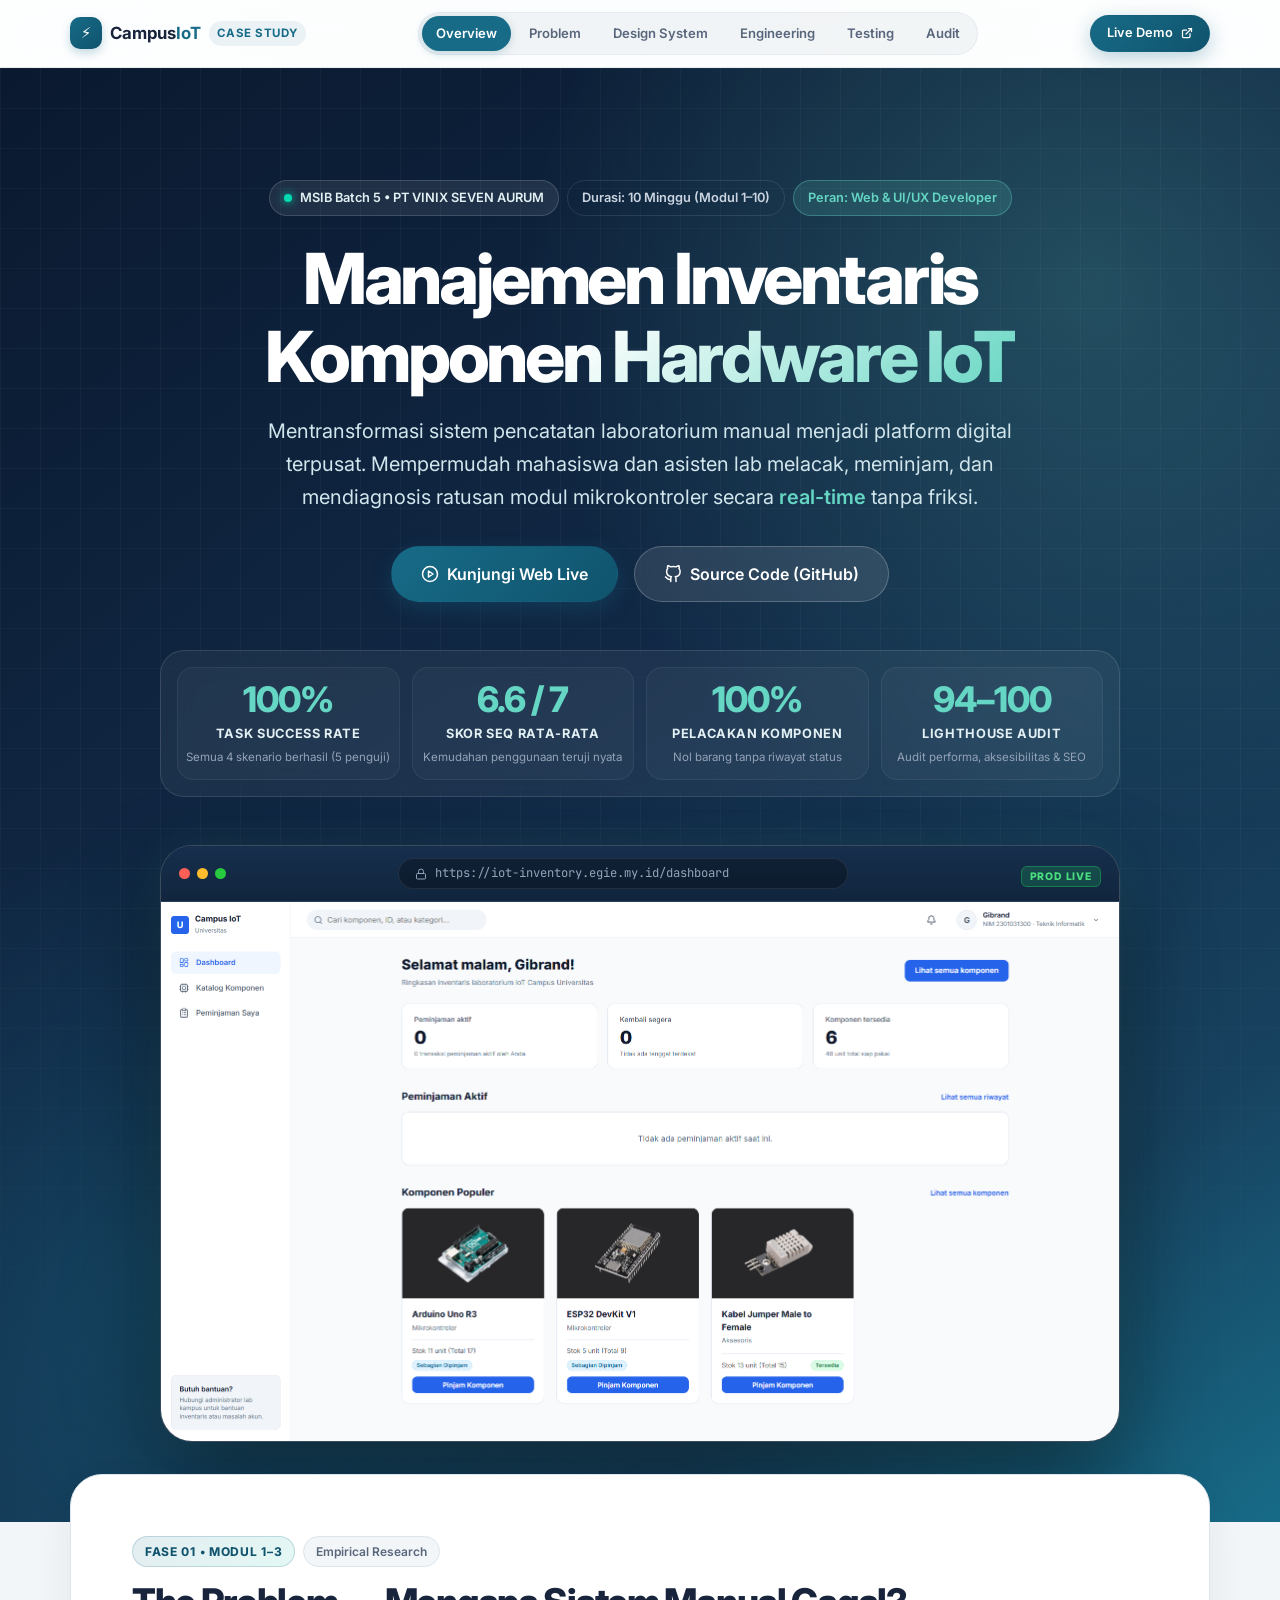
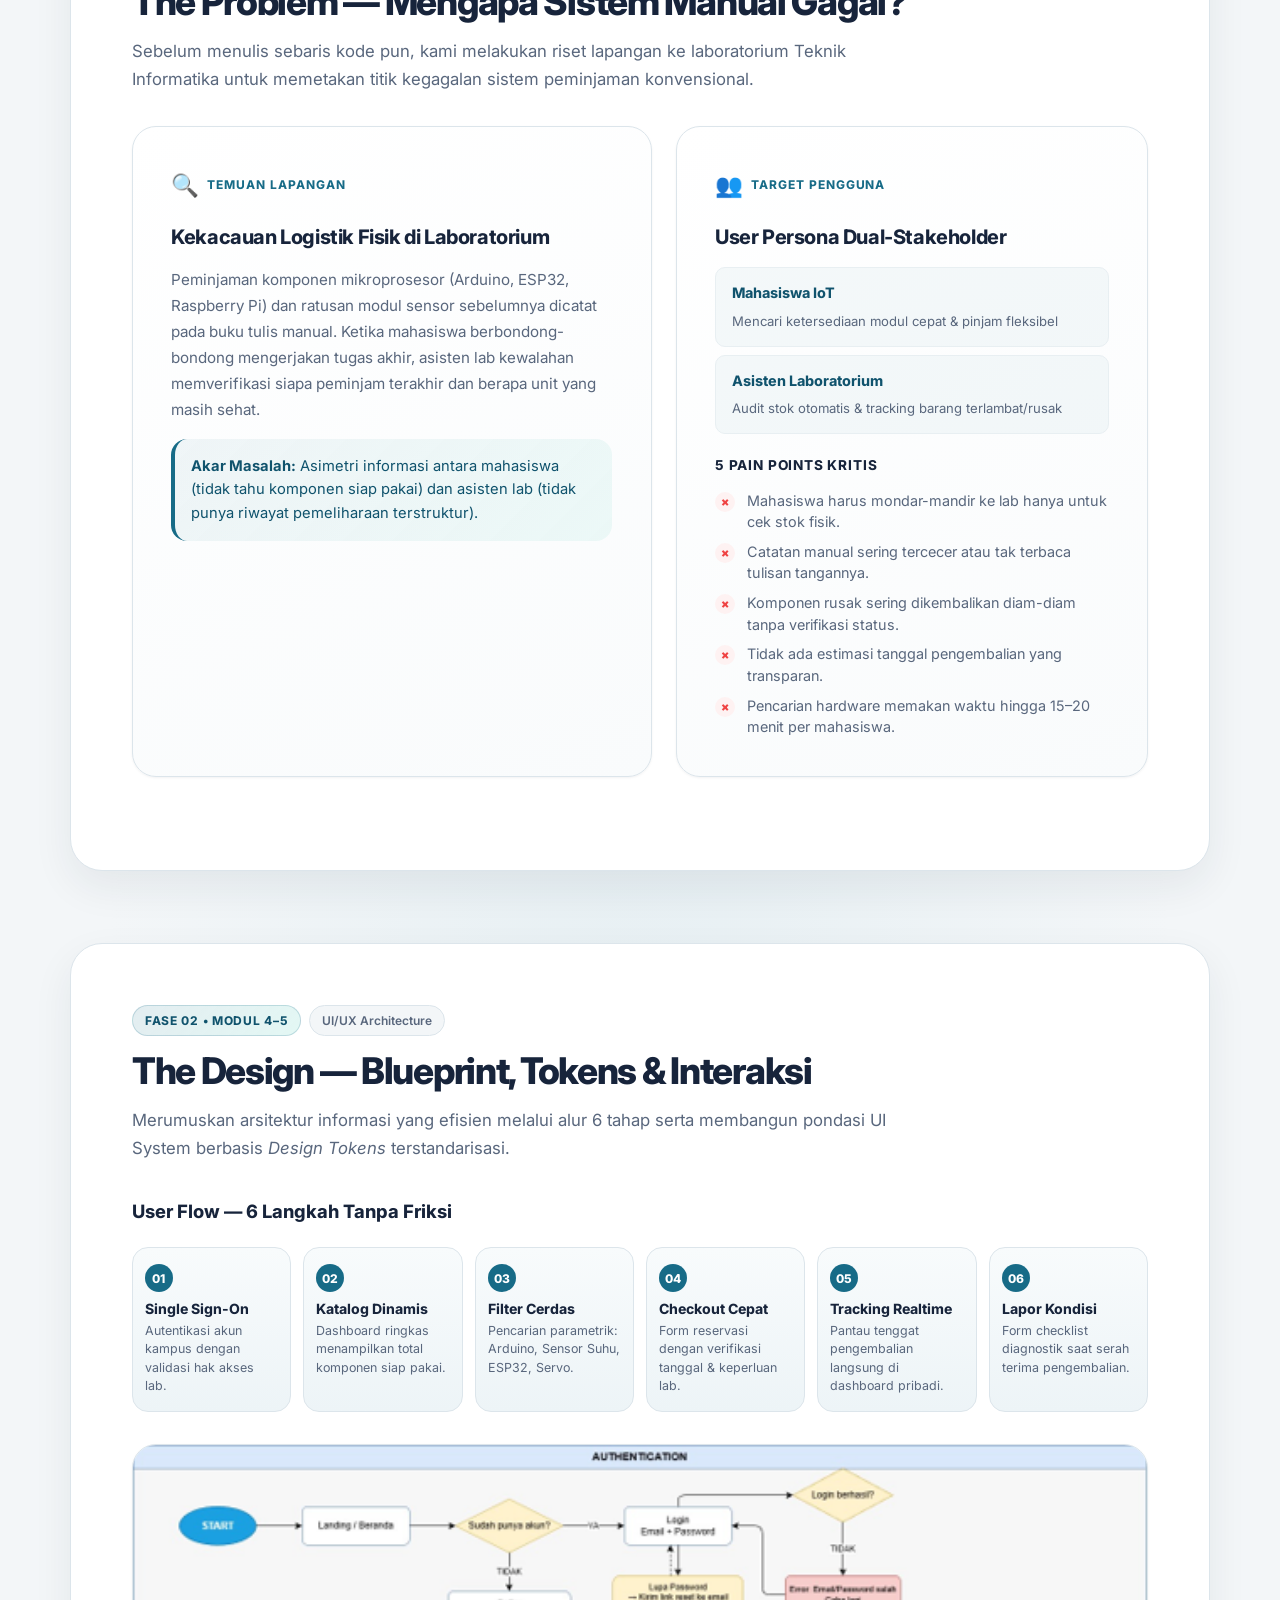
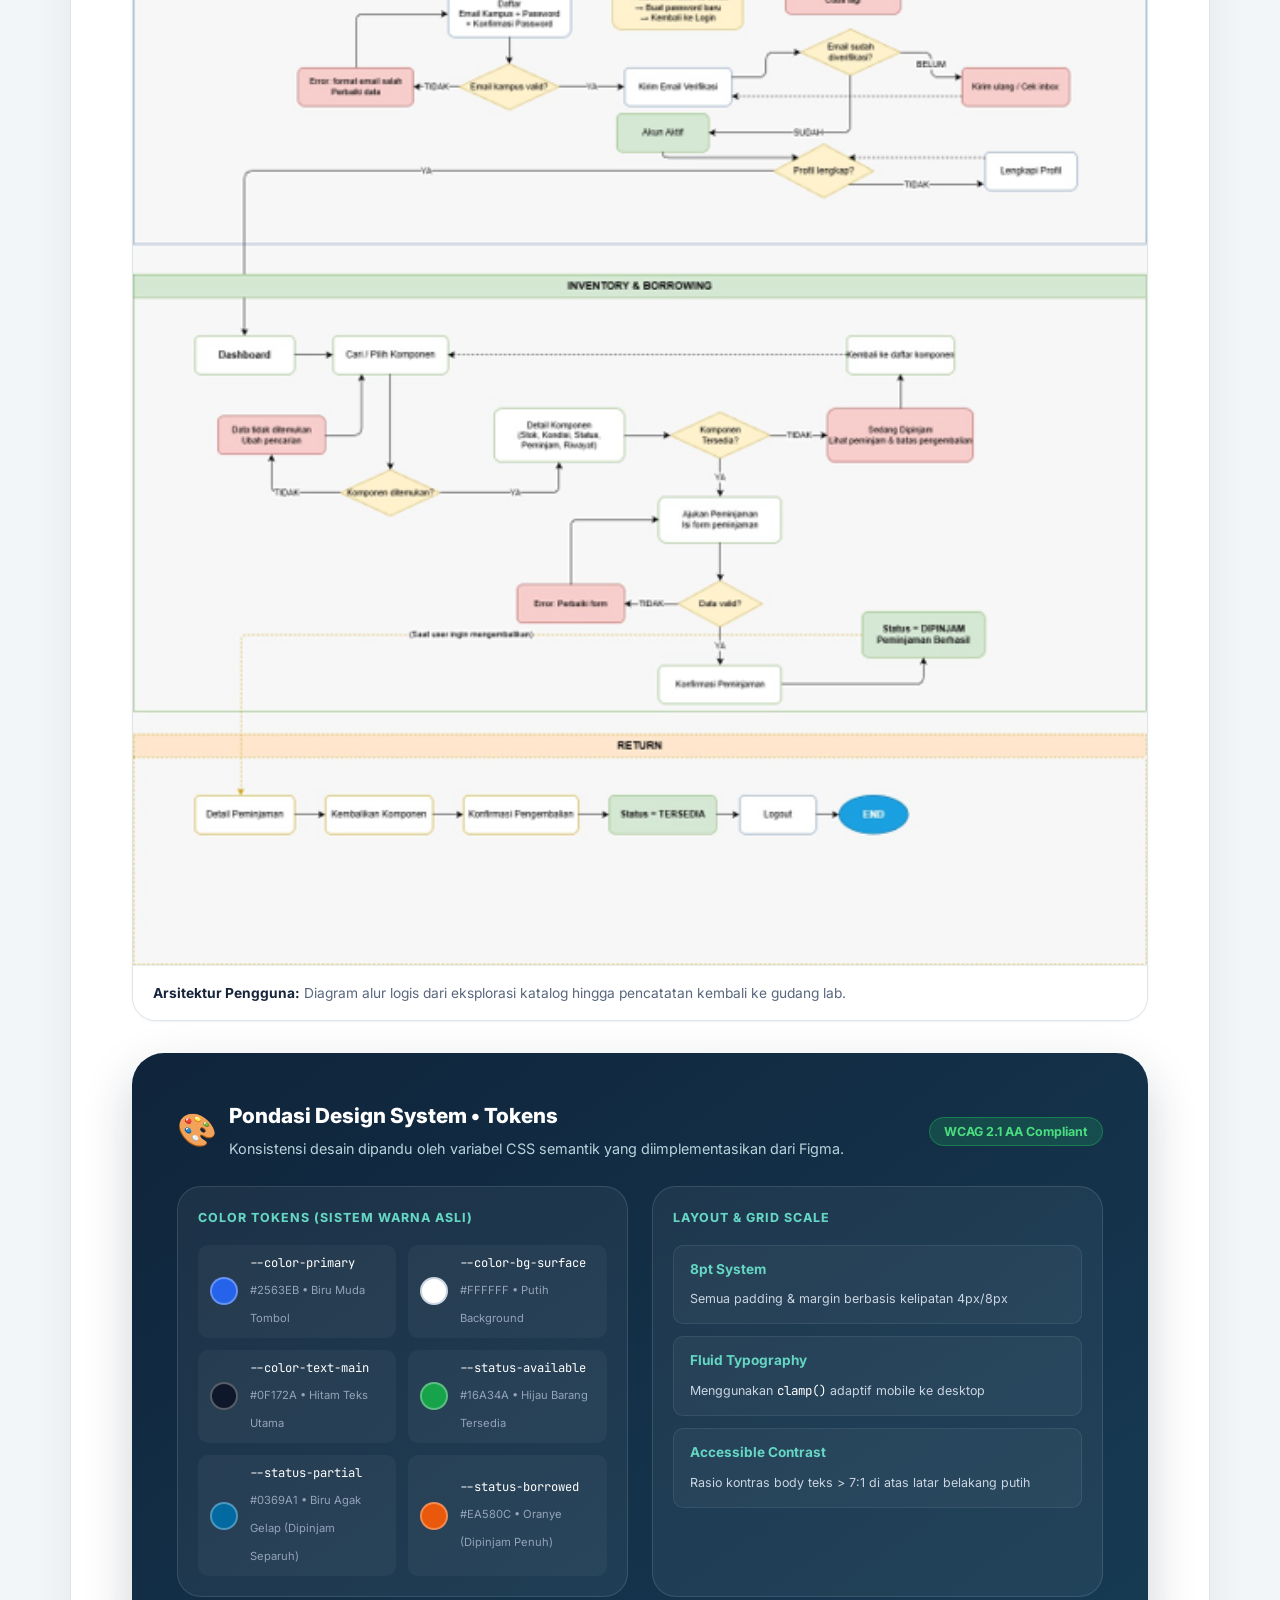
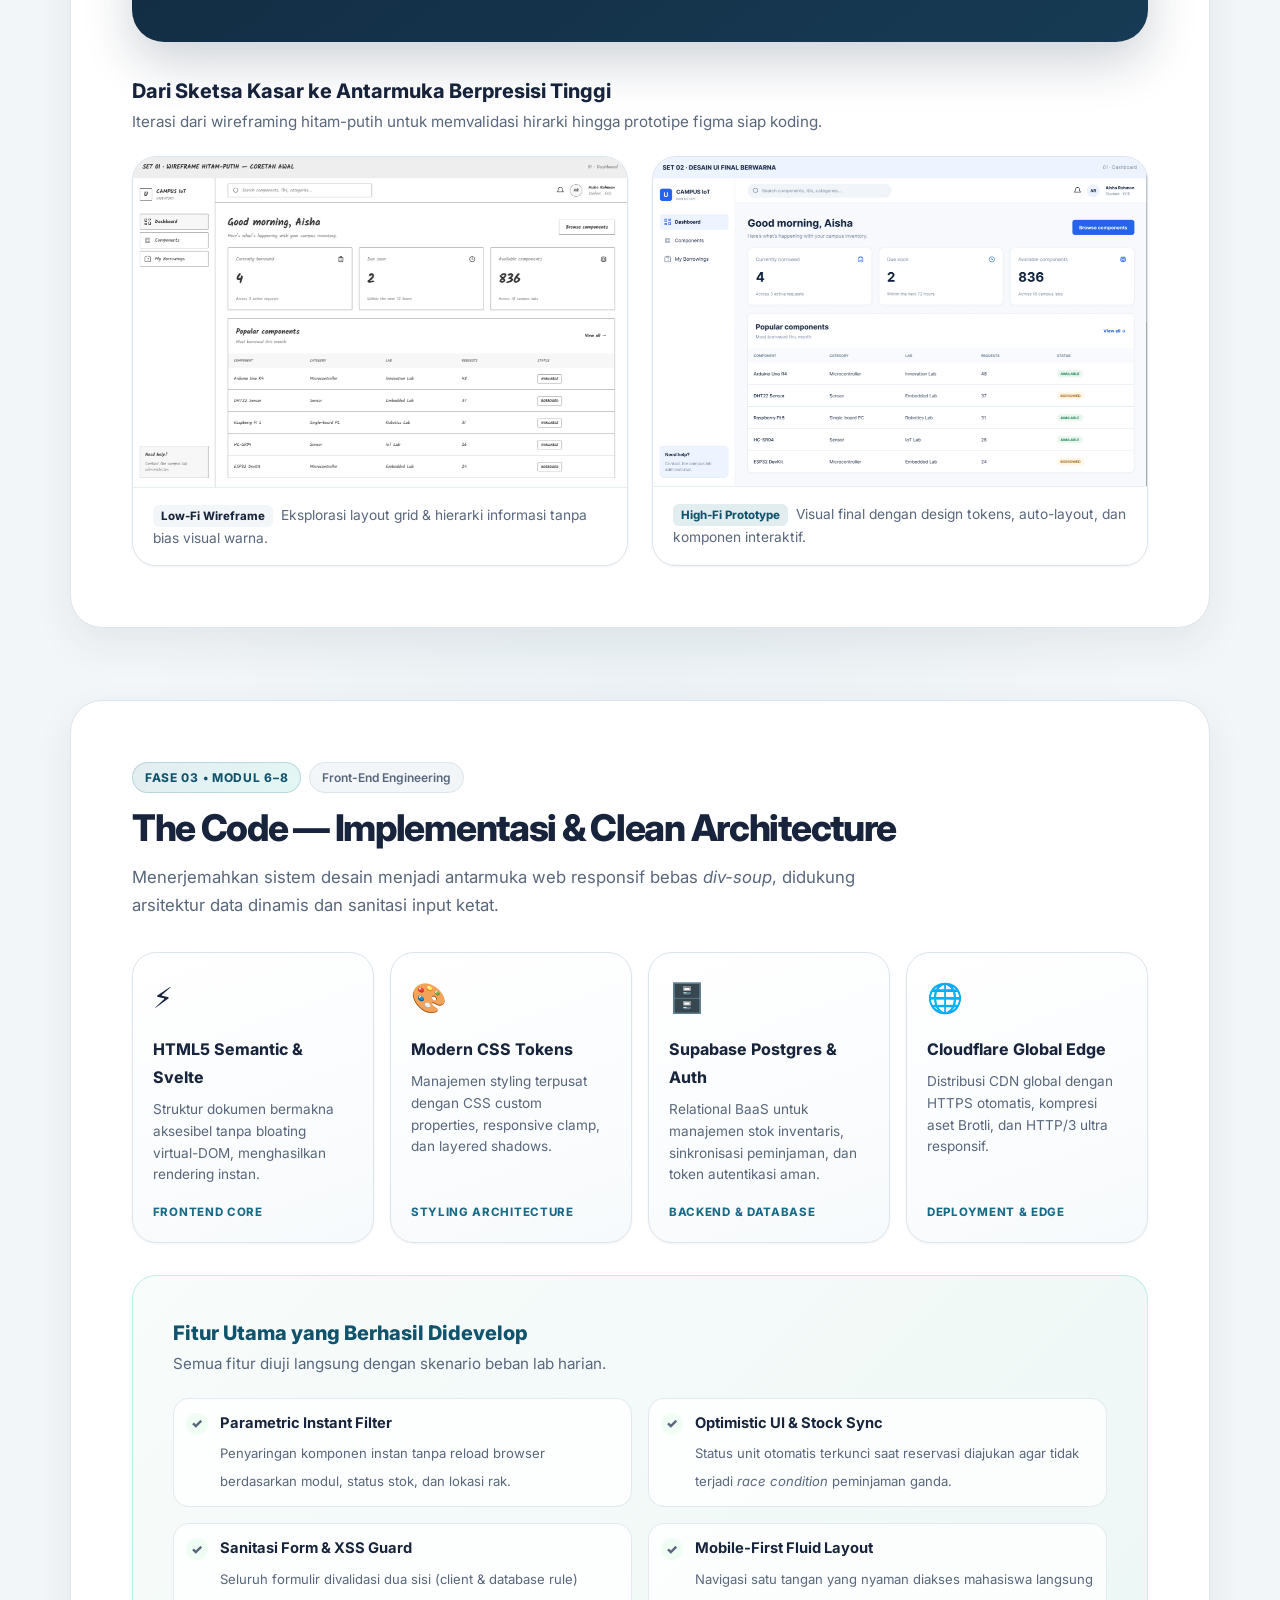
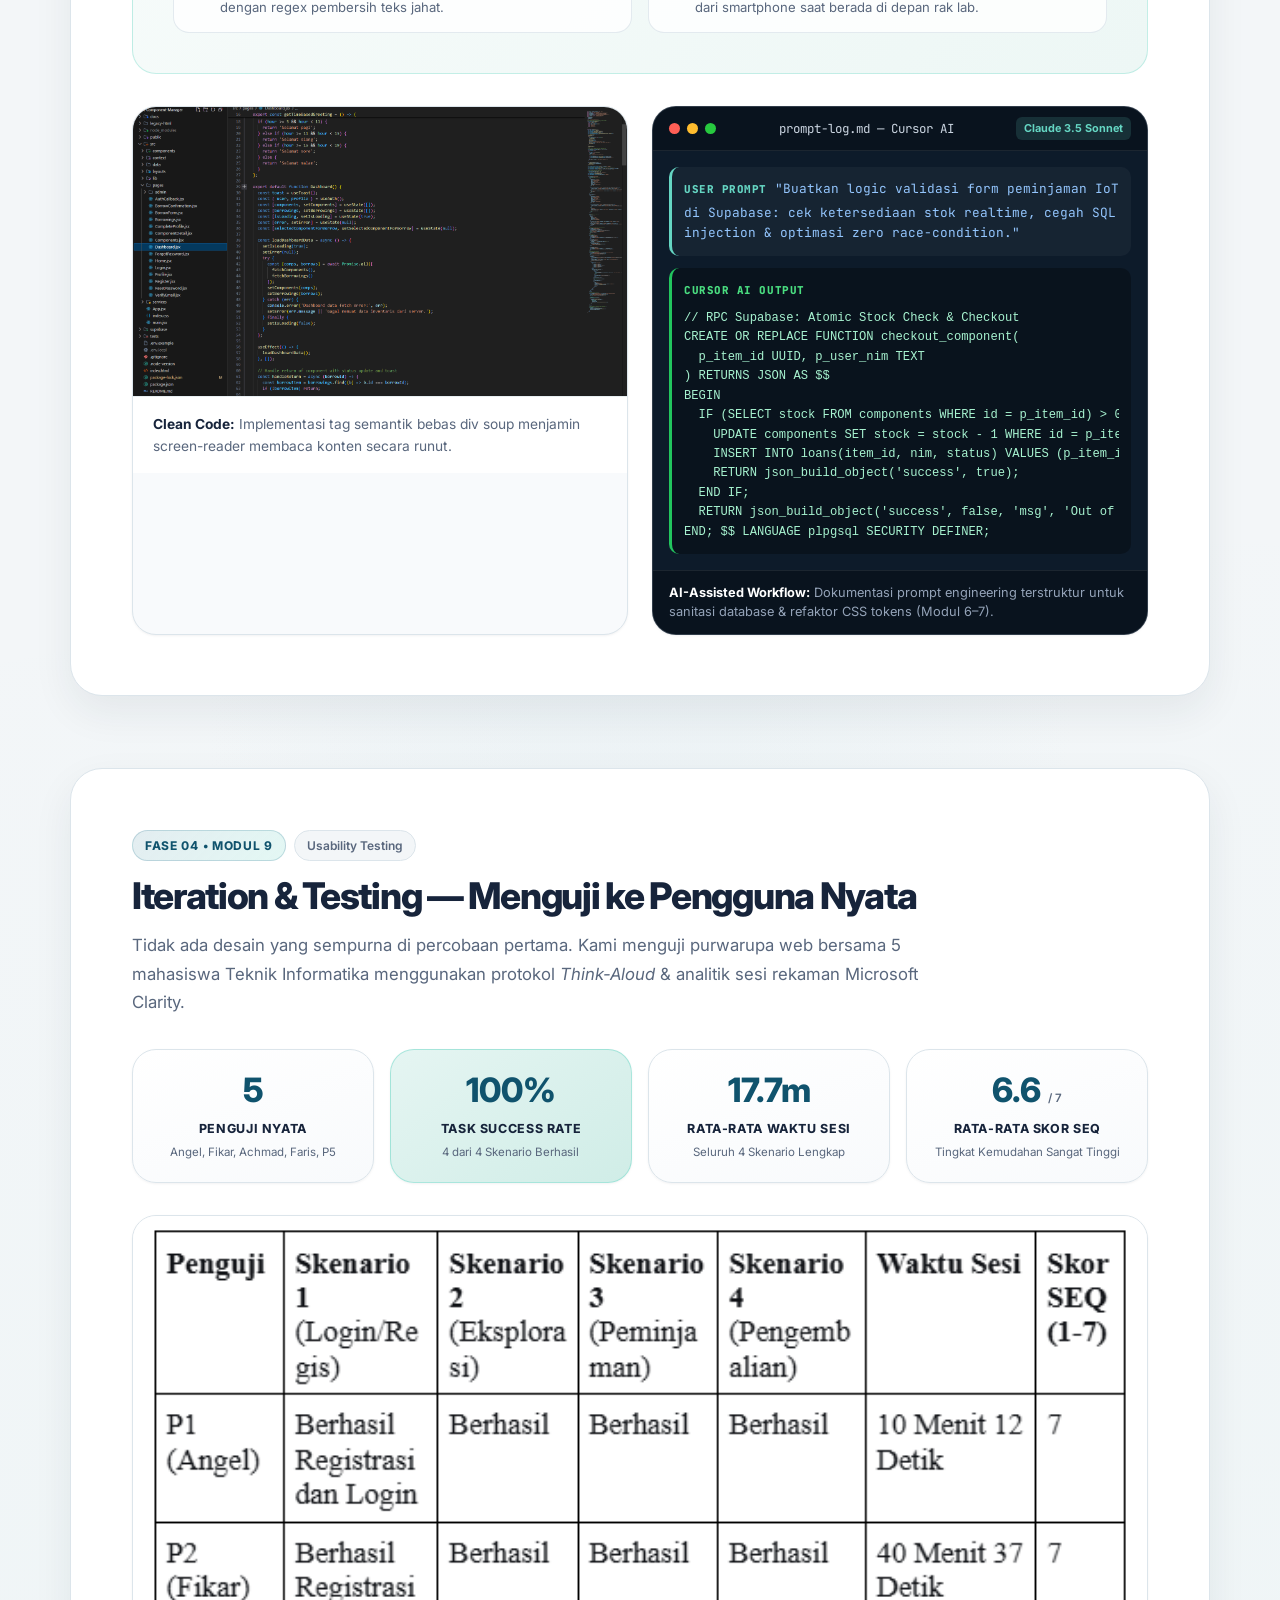
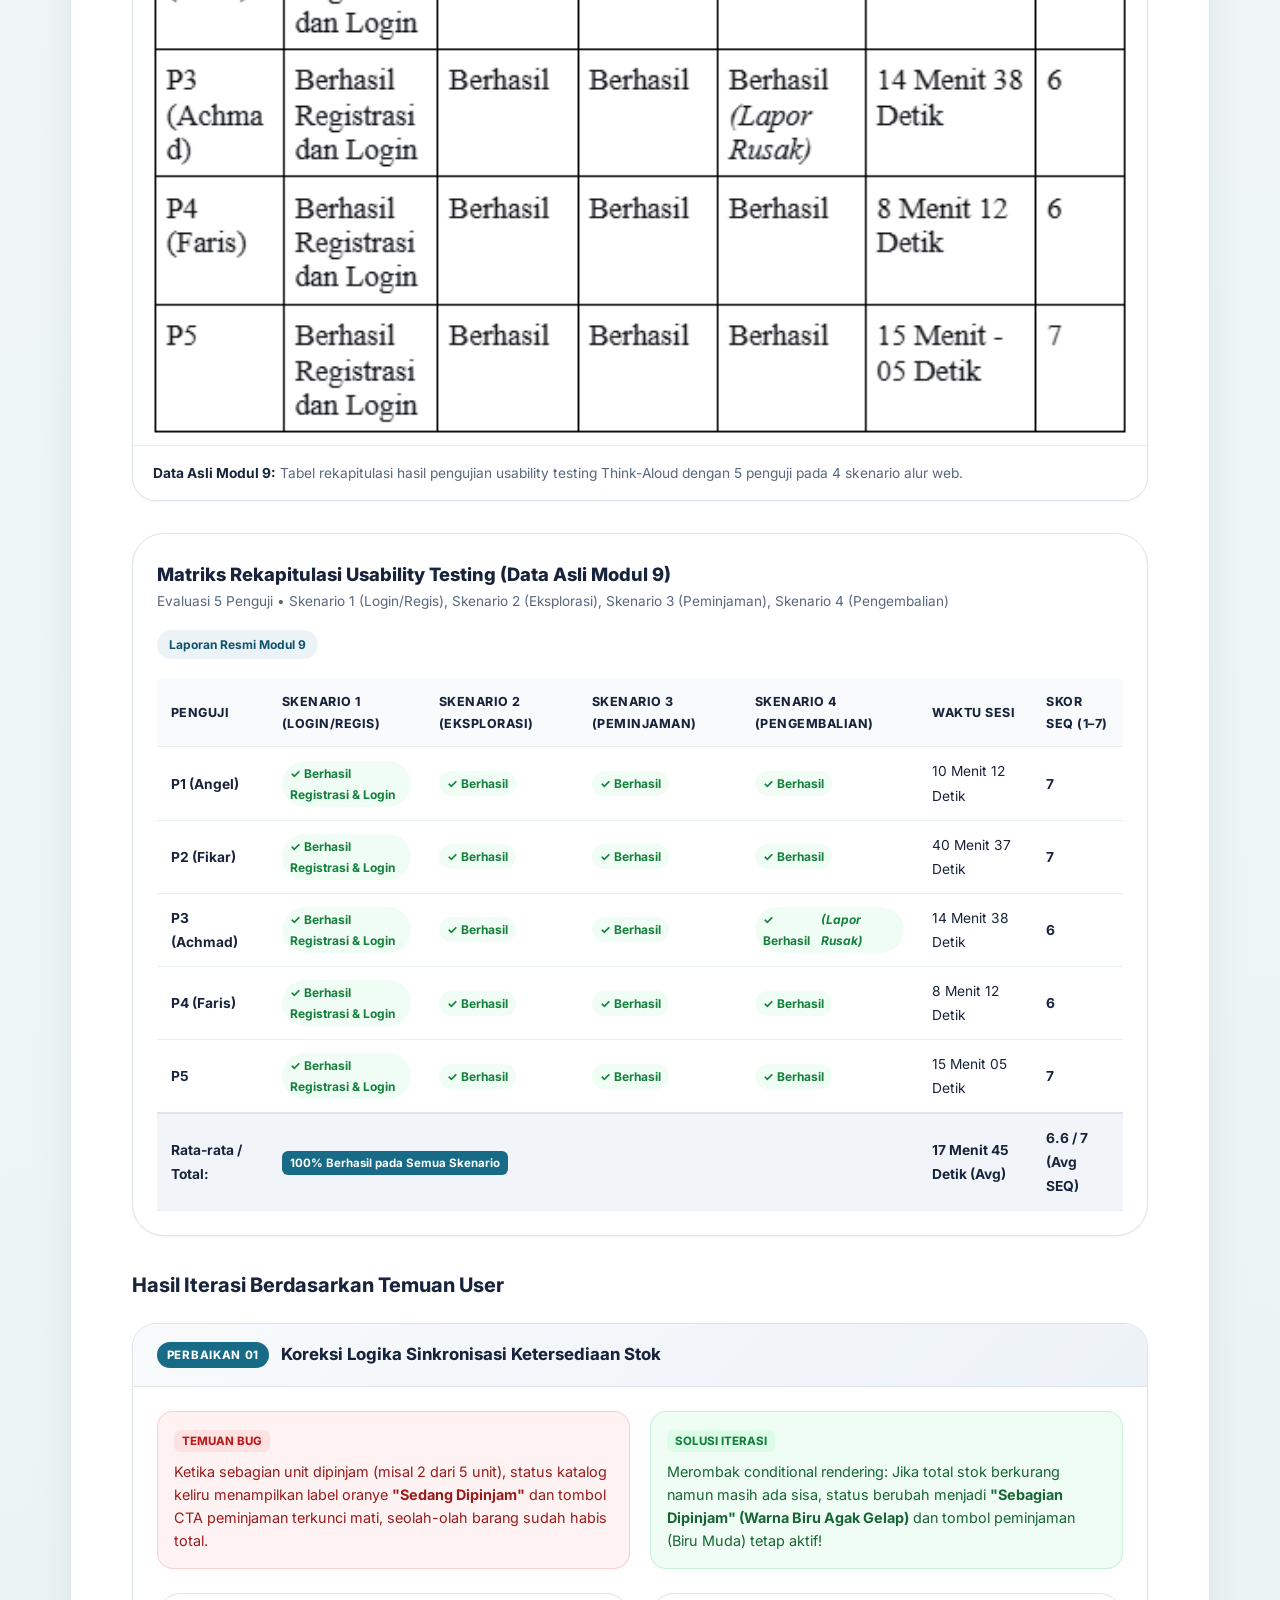
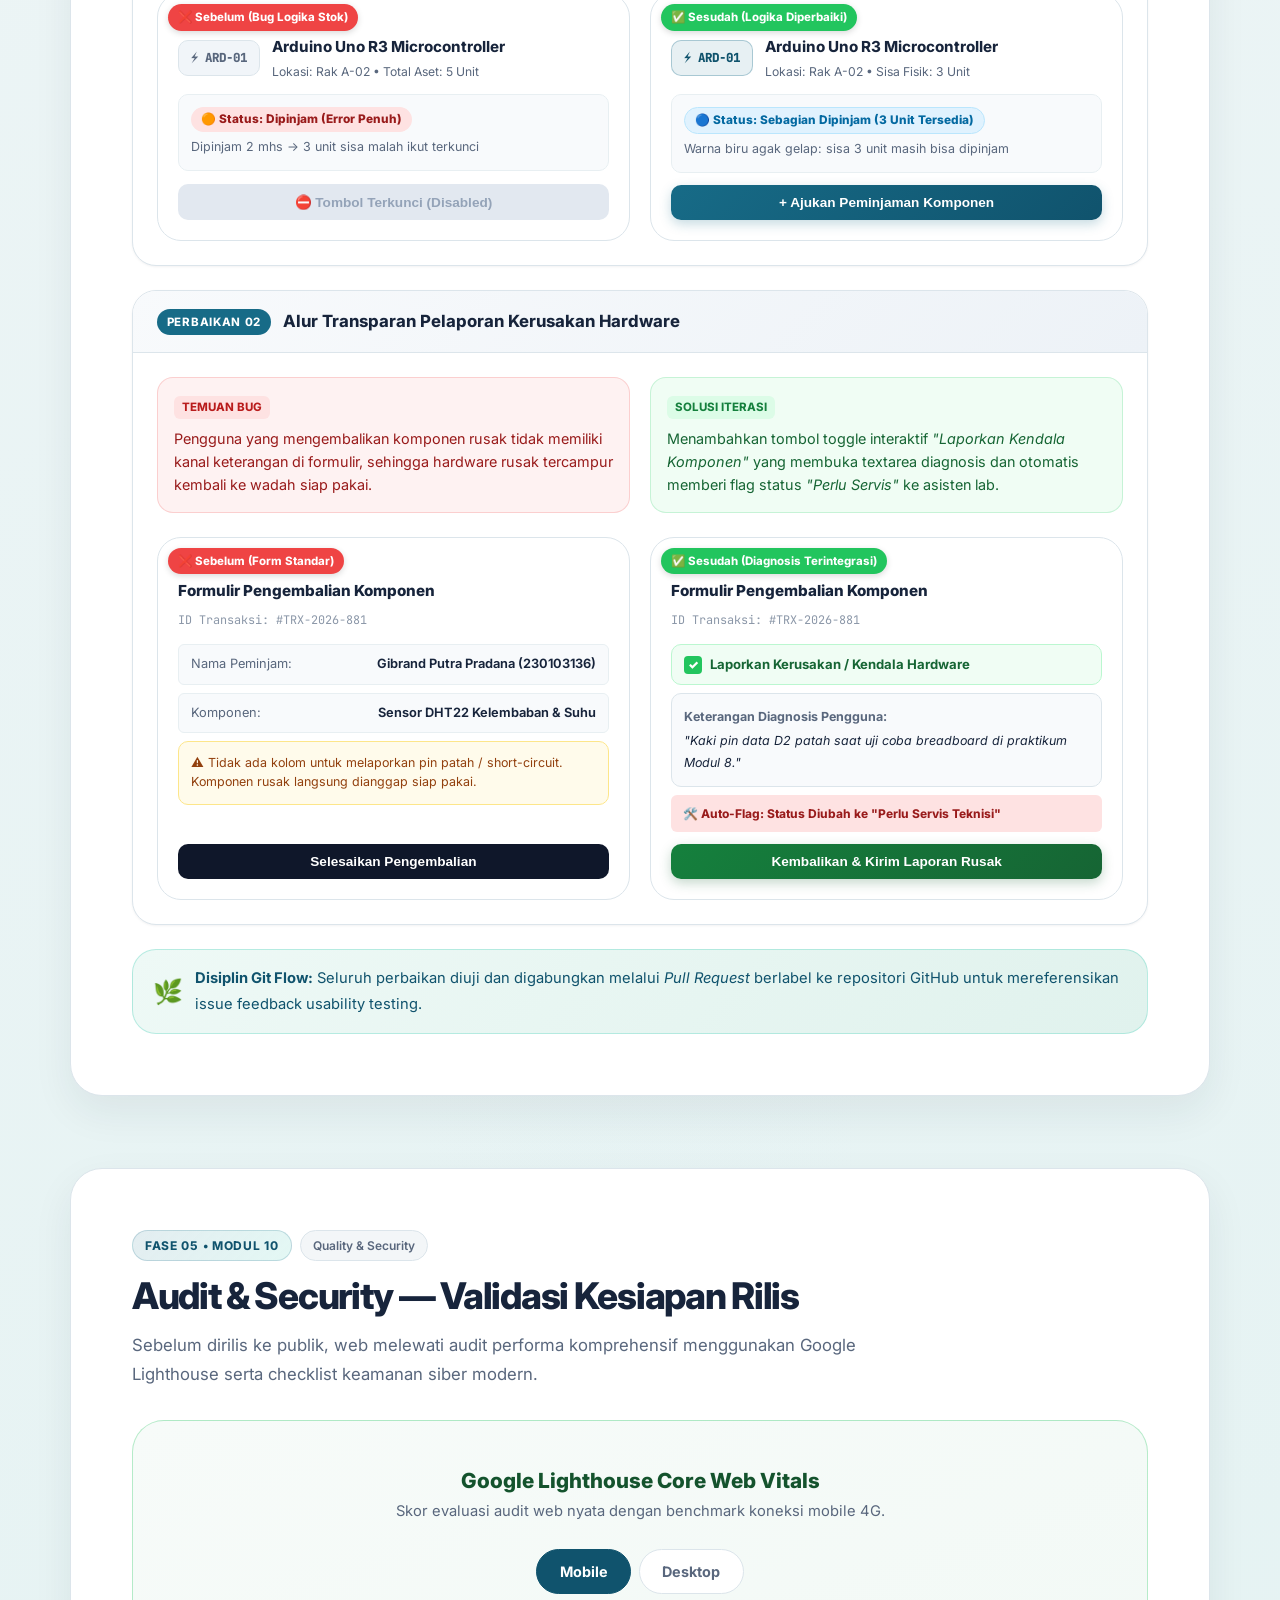
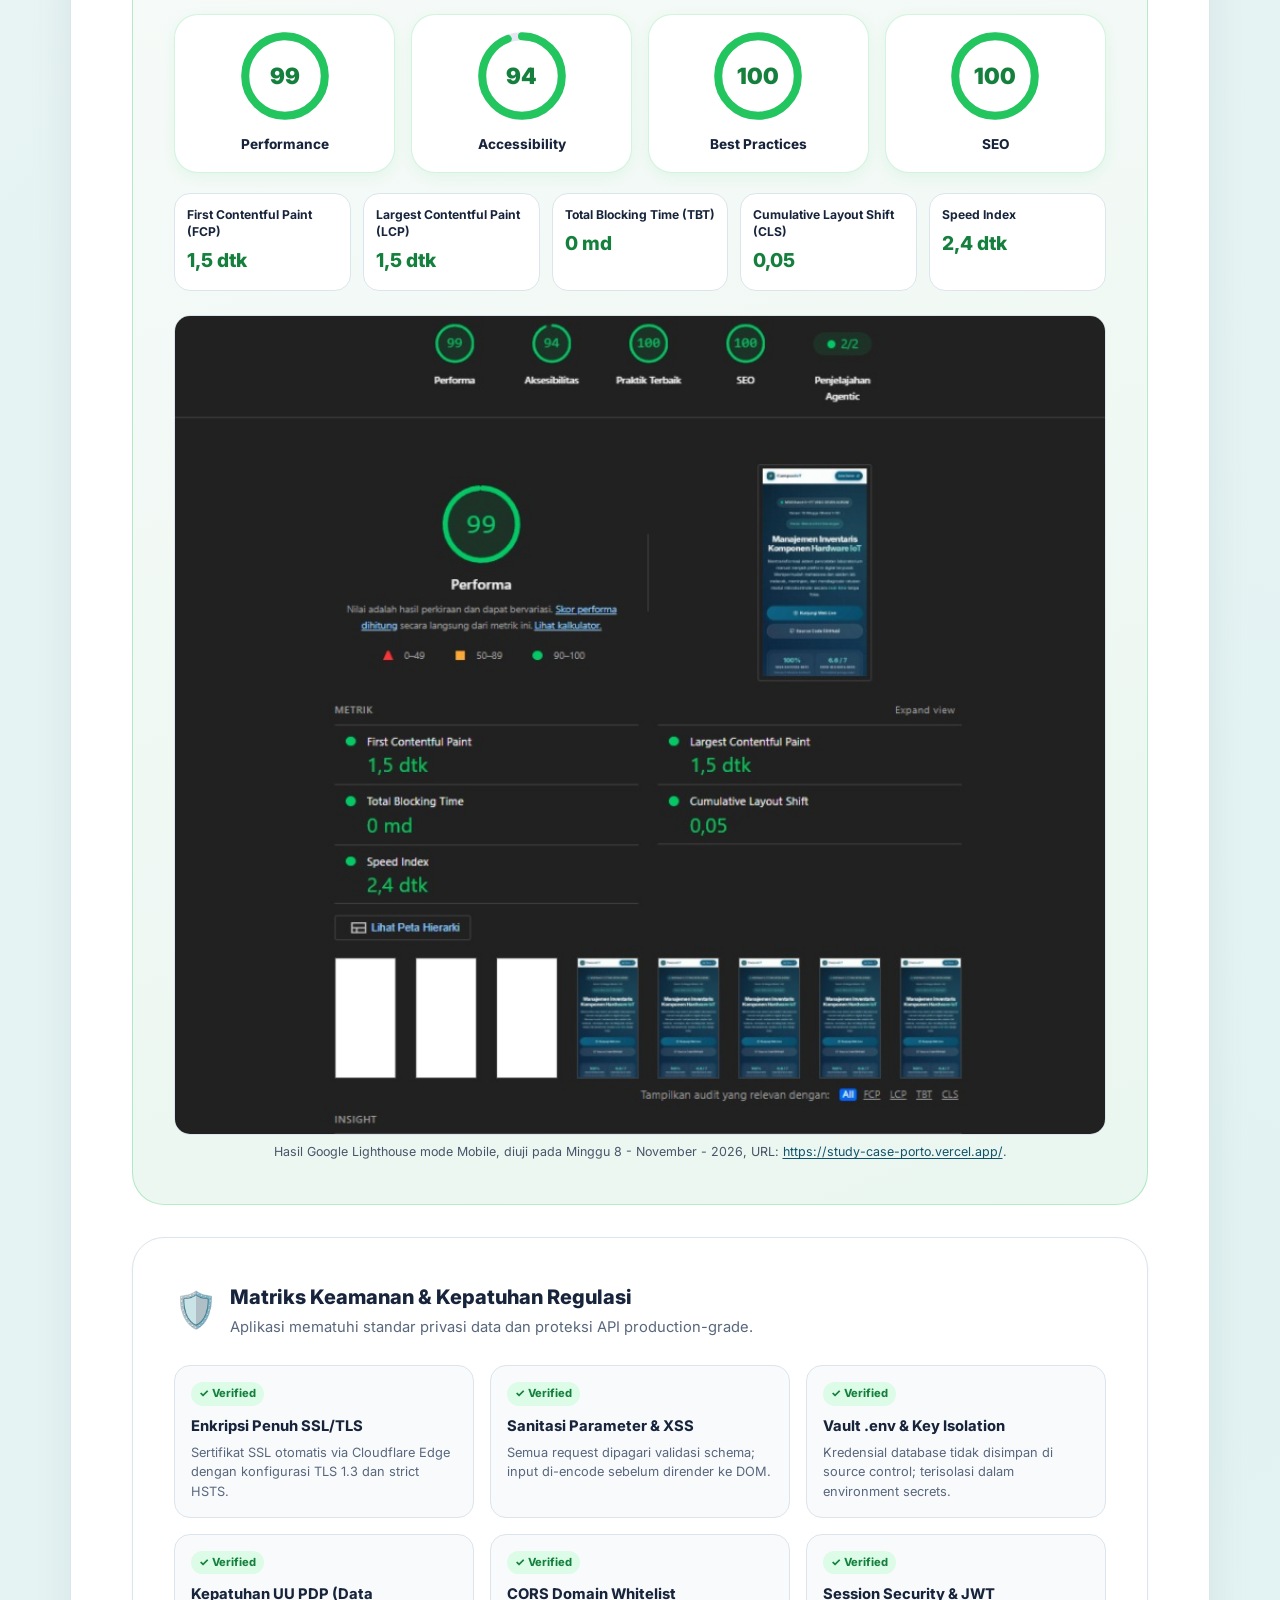
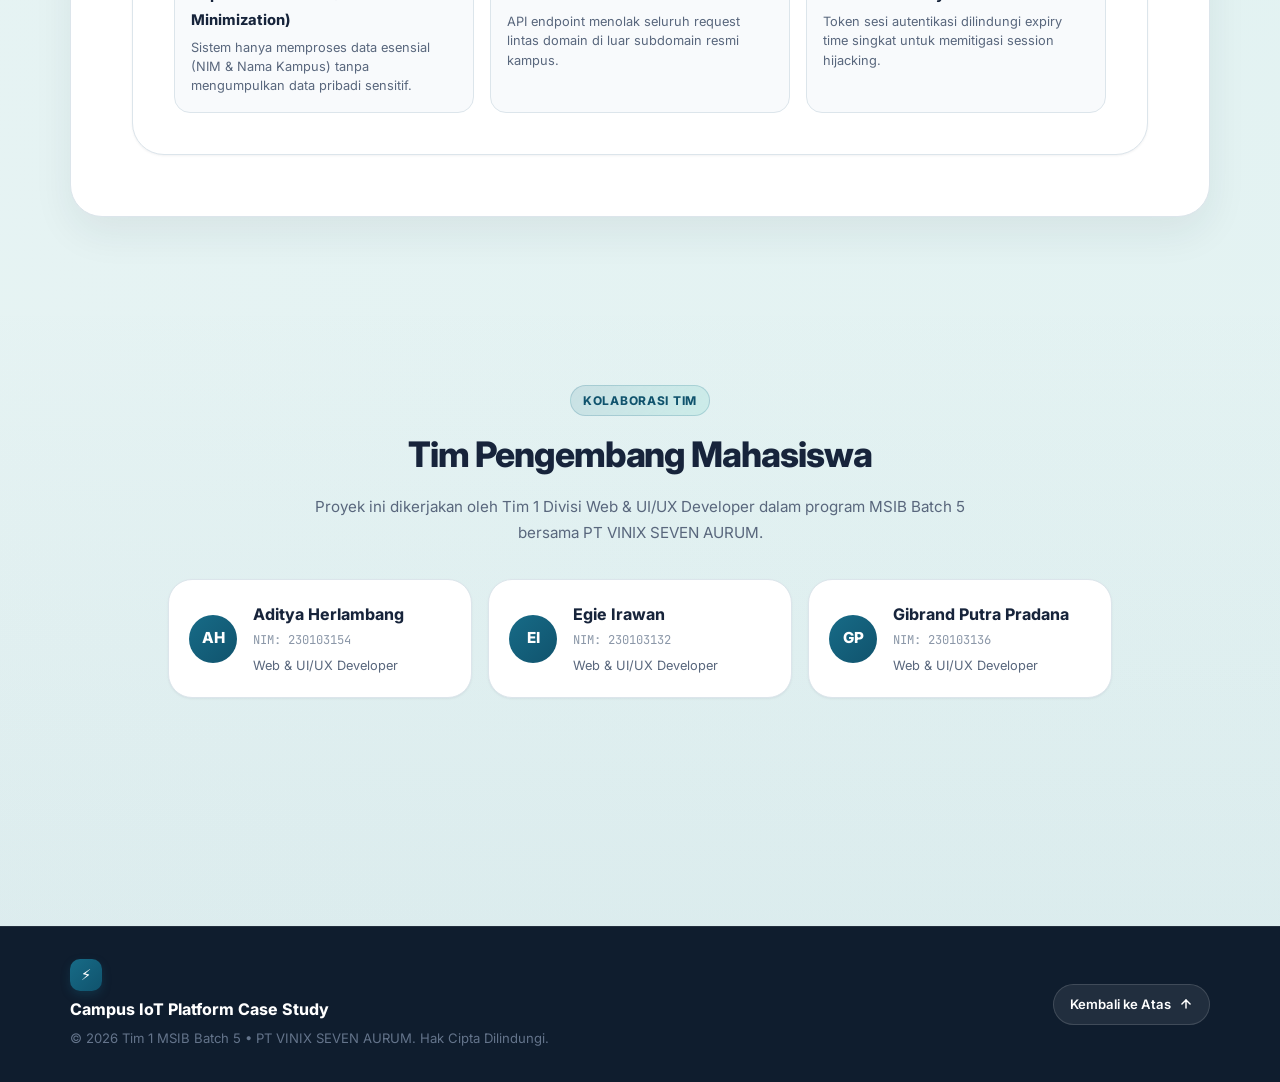
==== commit 527cfa0c: "update hasil audit langsung" ====
--- a/index.html
+++ b/index.html
@@ -39,7 +39,7 @@
             </nav>
 
             <div class="header-actions">
-                <a href="https://iot-inventaris.egie.my.id/" target="_blank" rel="noopener noreferrer" class="btn btn-sm btn-primary">
+                <a href="https://iot-inventory.egie.my.id/" target="_blank" rel="noopener noreferrer" class="btn btn-sm btn-primary">
                     <span>Live Demo</span>
                     <svg width="12" height="12" viewBox="0 0 24 24" fill="none" stroke="currentColor" stroke-width="2.5" stroke-linecap="round" stroke-linejoin="round" aria-hidden="true"><path d="M18 13v6a2 2 0 0 1-2 2H5a2 2 0 0 1-2-2V8a2 2 0 0 1 2-2h6"></path><polyline points="15 3 21 3 21 9"></polyline><line x1="10" y1="14" x2="21" y2="3"></line></svg>
                 </a>
@@ -105,7 +105,7 @@
                     <span class="metric-delta">Nol barang tanpa riwayat status</span>
                 </div>
                 <div class="metric-item">
-                    <span class="metric-number">95+</span>
+                    <span class="metric-number">94–100</span>
                     <span class="metric-label">Lighthouse Audit</span>
                     <span class="metric-delta">Audit performa, aksesibilitas &amp; SEO</span>
                 </div>
@@ -832,55 +832,129 @@
                     <p>Skor evaluasi audit web nyata dengan benchmark koneksi mobile 4G.</p>
                 </div>
 
-                <div class="gauge-grid">
-                    <div class="gauge-card">
-                        <div class="circle-gauge">
+                <div class="lighthouse-tab-list" role="tablist" aria-label="Pilih mode hasil Lighthouse" aria-orientation="horizontal">
+                    <button class="lighthouse-tab" id="lighthouse-tab-mobile" type="button" role="tab" aria-selected="true" aria-controls="lighthouse-panel-mobile" tabindex="0">Mobile</button>
+                    <button class="lighthouse-tab" id="lighthouse-tab-desktop" type="button" role="tab" aria-selected="false" aria-controls="lighthouse-panel-desktop" tabindex="-1">Desktop</button>
+                </div>
+
+                <section class="lighthouse-tab-panel" id="lighthouse-panel-mobile" role="tabpanel" aria-labelledby="lighthouse-tab-mobile" tabindex="0">
+                    <div class="gauge-grid">
+                        <div class="gauge-card">
+                            <div class="circle-gauge">
                             <svg viewBox="0 0 36 36" class="circular-chart" aria-hidden="true">
                                 <path class="circle-bg" d="M18 2.0845 a 15.9155 15.9155 0 0 1 0 31.831 a 15.9155 15.9155 0 0 1 0 -31.831" />
-                                <path class="circle" stroke-dasharray="92, 100" d="M18 2.0845 a 15.9155 15.9155 0 0 1 0 31.831 a 15.9155 15.9155 0 0 1 0 -31.831" />
+                                <path class="circle" stroke-dasharray="99, 100" d="M18 2.0845 a 15.9155 15.9155 0 0 1 0 31.831 a 15.9155 15.9155 0 0 1 0 -31.831" />
                             </svg>
-                            <span class="gauge-value">92</span>
-                        </div>
-                        <span class="gauge-label">Performance</span>
-                        <small>LCP &lt; 1.8s &bull; FCP 0.9s</small>
-                    </div>
-
-                    <div class="gauge-card">
-                        <div class="circle-gauge">
+                            <span class="gauge-value">99</span>
+                            </div>
+                            <span class="gauge-label">Performance</span>
+                        </div>
+
+                        <div class="gauge-card">
+                            <div class="circle-gauge">
                             <svg viewBox="0 0 36 36" class="circular-chart" aria-hidden="true">
                                 <path class="circle-bg" d="M18 2.0845 a 15.9155 15.9155 0 0 1 0 31.831 a 15.9155 15.9155 0 0 1 0 -31.831" />
-                                <path class="circle" stroke-dasharray="95, 100" d="M18 2.0845 a 15.9155 15.9155 0 0 1 0 31.831 a 15.9155 15.9155 0 0 1 0 -31.831" />
+                                <path class="circle" stroke-dasharray="94, 100" d="M18 2.0845 a 15.9155 15.9155 0 0 1 0 31.831 a 15.9155 15.9155 0 0 1 0 -31.831" />
                             </svg>
-                            <span class="gauge-value">95</span>
-                        </div>
-                        <span class="gauge-label">Accessibility</span>
-                        <small>WCAG 2.1 AA Compliant</small>
-                    </div>
-
-                    <div class="gauge-card">
-                        <div class="circle-gauge">
+                            <span class="gauge-value">94</span>
+                            </div>
+                            <span class="gauge-label">Accessibility</span>
+                        </div>
+
+                        <div class="gauge-card">
+                            <div class="circle-gauge">
                             <svg viewBox="0 0 36 36" class="circular-chart" aria-hidden="true">
                                 <path class="circle-bg" d="M18 2.0845 a 15.9155 15.9155 0 0 1 0 31.831 a 15.9155 15.9155 0 0 1 0 -31.831" />
                                 <path class="circle" stroke-dasharray="100, 100" d="M18 2.0845 a 15.9155 15.9155 0 0 1 0 31.831 a 15.9155 15.9155 0 0 1 0 -31.831" />
                             </svg>
                             <span class="gauge-value">100</span>
-                        </div>
-                        <span class="gauge-label">Best Practices</span>
-                        <small>HTTPS &amp; Modern APIs</small>
-                    </div>
-
-                    <div class="gauge-card">
-                        <div class="circle-gauge">
+                            </div>
+                            <span class="gauge-label">Best Practices</span>
+                        </div>
+
+                        <div class="gauge-card">
+                            <div class="circle-gauge">
                             <svg viewBox="0 0 36 36" class="circular-chart" aria-hidden="true">
                                 <path class="circle-bg" d="M18 2.0845 a 15.9155 15.9155 0 0 1 0 31.831 a 15.9155 15.9155 0 0 1 0 -31.831" />
                                 <path class="circle" stroke-dasharray="100, 100" d="M18 2.0845 a 15.9155 15.9155 0 0 1 0 31.831 a 15.9155 15.9155 0 0 1 0 -31.831" />
                             </svg>
                             <span class="gauge-value">100</span>
-                        </div>
-                        <span class="gauge-label">SEO Audit</span>
-                        <small>Semantic Meta &amp; OpenGraph</small>
-                    </div>
-                </div>
+                            </div>
+                            <span class="gauge-label">SEO</span>
+                        </div>
+                    </div>
+                    <dl class="lighthouse-metrics">
+                        <div class="lighthouse-metric"><dt>First Contentful Paint (FCP)</dt><dd>1,5 dtk</dd></div>
+                        <div class="lighthouse-metric"><dt>Largest Contentful Paint (LCP)</dt><dd>1,5 dtk</dd></div>
+                        <div class="lighthouse-metric"><dt>Total Blocking Time (TBT)</dt><dd>0 md</dd></div>
+                        <div class="lighthouse-metric"><dt>Cumulative Layout Shift (CLS)</dt><dd>0,05</dd></div>
+                        <div class="lighthouse-metric"><dt>Speed Index</dt><dd>2,4 dtk</dd></div>
+                    </dl>
+                    <figure class="lighthouse-evidence">
+                        <a href="assets/lighthouse-mobile.png" target="_blank" rel="noopener noreferrer" aria-label="Buka screenshot hasil Lighthouse mode Mobile ukuran penuh">
+                            <img src="assets/lighthouse-mobile.png" alt="Hasil Google Lighthouse mode Mobile: Performance 99, Accessibility 94, Best Practices 100, SEO 100" width="872" height="768" loading="lazy">
+                        </a>
+                        <figcaption>Hasil Google Lighthouse mode Mobile, diuji pada Minggu 8 - November - 2026, URL: <a href="https://study-case-porto.vercel.app/" target="_blank" rel="noopener noreferrer">https://study-case-porto.vercel.app/</a>.</figcaption>
+                    </figure>
+                </section>
+
+                <section class="lighthouse-tab-panel" id="lighthouse-panel-desktop" role="tabpanel" aria-labelledby="lighthouse-tab-desktop" tabindex="0" hidden>
+                    <div class="gauge-grid">
+                        <div class="gauge-card">
+                            <div class="circle-gauge">
+                                <svg viewBox="0 0 36 36" class="circular-chart" aria-hidden="true">
+                                    <path class="circle-bg" d="M18 2.0845 a 15.9155 15.9155 0 0 1 0 31.831 a 15.9155 15.9155 0 0 1 0 -31.831" />
+                                    <path class="circle" stroke-dasharray="100, 100" d="M18 2.0845 a 15.9155 15.9155 0 0 1 0 31.831 a 15.9155 15.9155 0 0 1 0 -31.831" />
+                                </svg>
+                                <span class="gauge-value">100</span>
+                            </div>
+                            <span class="gauge-label">Performance</span>
+                        </div>
+                        <div class="gauge-card">
+                            <div class="circle-gauge">
+                                <svg viewBox="0 0 36 36" class="circular-chart" aria-hidden="true">
+                                    <path class="circle-bg" d="M18 2.0845 a 15.9155 15.9155 0 0 1 0 31.831 a 15.9155 15.9155 0 0 1 0 -31.831" />
+                                    <path class="circle" stroke-dasharray="94, 100" d="M18 2.0845 a 15.9155 15.9155 0 0 1 0 31.831 a 15.9155 15.9155 0 0 1 0 -31.831" />
+                                </svg>
+                                <span class="gauge-value">94</span>
+                            </div>
+                            <span class="gauge-label">Accessibility</span>
+                        </div>
+                        <div class="gauge-card">
+                            <div class="circle-gauge">
+                                <svg viewBox="0 0 36 36" class="circular-chart" aria-hidden="true">
+                                    <path class="circle-bg" d="M18 2.0845 a 15.9155 15.9155 0 0 1 0 31.831 a 15.9155 15.9155 0 0 1 0 -31.831" />
+                                    <path class="circle" stroke-dasharray="100, 100" d="M18 2.0845 a 15.9155 15.9155 0 0 1 0 31.831 a 15.9155 15.9155 0 0 1 0 -31.831" />
+                                </svg>
+                                <span class="gauge-value">100</span>
+                            </div>
+                            <span class="gauge-label">Best Practices</span>
+                        </div>
+                        <div class="gauge-card">
+                            <div class="circle-gauge">
+                                <svg viewBox="0 0 36 36" class="circular-chart" aria-hidden="true">
+                                    <path class="circle-bg" d="M18 2.0845 a 15.9155 15.9155 0 0 1 0 31.831 a 15.9155 15.9155 0 0 1 0 -31.831" />
+                                    <path class="circle" stroke-dasharray="100, 100" d="M18 2.0845 a 15.9155 15.9155 0 0 1 0 31.831 a 15.9155 15.9155 0 0 1 0 -31.831" />
+                                </svg>
+                                <span class="gauge-value">100</span>
+                            </div>
+                            <span class="gauge-label">SEO</span>
+                        </div>
+                    </div>
+                    <dl class="lighthouse-metrics">
+                        <div class="lighthouse-metric"><dt>First Contentful Paint (FCP)</dt><dd>0,4 dtk</dd></div>
+                        <div class="lighthouse-metric"><dt>Largest Contentful Paint (LCP)</dt><dd>0,4 dtk</dd></div>
+                        <div class="lighthouse-metric"><dt>Total Blocking Time (TBT)</dt><dd>0 md</dd></div>
+                        <div class="lighthouse-metric"><dt>Cumulative Layout Shift (CLS)</dt><dd>0,02</dd></div>
+                        <div class="lighthouse-metric"><dt>Speed Index</dt><dd>0,9 dtk</dd></div>
+                    </dl>
+                    <figure class="lighthouse-evidence">
+                        <a href="assets/lighthouse-desktop.png" target="_blank" rel="noopener noreferrer" aria-label="Buka screenshot hasil Lighthouse mode Desktop ukuran penuh">
+                            <img src="assets/lighthouse-desktop.png" alt="Hasil Google Lighthouse mode Desktop: Performance 100, Accessibility 94, Best Practices 100, SEO 100" width="814" height="768" loading="lazy">
+                        </a>
+                        <figcaption>Hasil Google Lighthouse mode Desktop, diuji pada Minggu 8 - November - 2026, URL: <a href="https://study-case-porto.vercel.app/" target="_blank" rel="noopener noreferrer">https://study-case-porto.vercel.app/</a>.</figcaption>
+                    </figure>
+                </section>
             </div>
 
             <!-- Security & Compliance Matrix -->
@@ -1048,6 +1122,42 @@
             revealObserver.observe(el);
         });
 
+        // Lighthouse score tabs
+        const lighthouseTabs = Array.from(document.querySelectorAll('.lighthouse-tab'));
+        const activateLighthouseTab = (tab, moveFocus = false) => {
+            lighthouseTabs.forEach(currentTab => {
+                const isSelected = currentTab === tab;
+                currentTab.setAttribute('aria-selected', String(isSelected));
+                currentTab.tabIndex = isSelected ? 0 : -1;
+                document.getElementById(currentTab.getAttribute('aria-controls')).hidden = !isSelected;
+            });
+
+            if (moveFocus) {
+                tab.focus();
+            }
+        };
+
+        lighthouseTabs.forEach((tab, index) => {
+            tab.addEventListener('click', () => activateLighthouseTab(tab));
+            tab.addEventListener('keydown', event => {
+                let nextIndex;
+                if (event.key === 'ArrowRight') {
+                    nextIndex = (index + 1) % lighthouseTabs.length;
+                } else if (event.key === 'ArrowLeft') {
+                    nextIndex = (index - 1 + lighthouseTabs.length) % lighthouseTabs.length;
+                } else if (event.key === 'Home') {
+                    nextIndex = 0;
+                } else if (event.key === 'End') {
+                    nextIndex = lighthouseTabs.length - 1;
+                } else {
+                    return;
+                }
+
+                event.preventDefault();
+                activateLighthouseTab(lighthouseTabs[nextIndex], true);
+            });
+        });
+
         // Active State Navigation Tracking
         const navLinks = document.querySelectorAll('.nav-links .nav-item');
         const sections = document.querySelectorAll('section[id]');
--- a/style.css
+++ b/style.css
@@ -1863,6 +1863,43 @@
     color: var(--color-muted);
 }
 
+.lighthouse-tab-list {
+    display: flex;
+    justify-content: center;
+    gap: var(--space-2);
+    margin-bottom: var(--space-5);
+}
+
+.lighthouse-tab {
+    min-height: 44px;
+    padding: 0.55rem 1.4rem;
+    border: 1px solid var(--color-border);
+    border-radius: var(--radius-full);
+    background: #ffffff;
+    color: var(--color-muted);
+    font: inherit;
+    font-size: 0.9rem;
+    font-weight: 700;
+    cursor: pointer;
+    transition: color var(--transition-fast), background var(--transition-fast), border-color var(--transition-fast);
+}
+
+.lighthouse-tab[aria-selected="true"] {
+    border-color: var(--color-primary-dark);
+    background: var(--color-primary-dark);
+    color: #ffffff;
+}
+
+.lighthouse-tab:focus-visible,
+.lighthouse-tab-panel:focus-visible {
+    outline: 3px solid var(--color-primary-dark);
+    outline-offset: 3px;
+}
+
+.lighthouse-tab-panel {
+    min-width: 0;
+}
+
 .gauge-grid {
     display: grid;
     grid-template-columns: repeat(4, 1fr);
@@ -1937,6 +1974,67 @@
     margin-top: 2px;
 }
 
+.lighthouse-metrics {
+    display: grid;
+    grid-template-columns: repeat(auto-fit, minmax(130px, 1fr));
+    gap: var(--space-3);
+    margin-top: var(--space-5);
+}
+
+.lighthouse-metric {
+    min-width: 0;
+    padding: var(--space-3);
+    border: 1px solid var(--color-border);
+    border-radius: var(--radius-lg);
+    background: #ffffff;
+}
+
+.lighthouse-metric dt {
+    color: var(--color-ink);
+    font-size: 0.76rem;
+    font-weight: 700;
+    line-height: 1.4;
+}
+
+.lighthouse-metric dd {
+    margin-top: 4px;
+    color: #15803d;
+    font-size: 1.2rem;
+    font-weight: 800;
+}
+
+.lighthouse-evidence {
+    margin-top: var(--space-6);
+    text-align: center;
+}
+
+.lighthouse-evidence a {
+    display: block;
+}
+
+.lighthouse-evidence img {
+    width: 100%;
+    max-width: 100%;
+    height: auto;
+    border: 1px solid var(--color-border);
+    border-radius: var(--radius-lg);
+}
+
+.lighthouse-evidence figcaption {
+    margin-top: var(--space-2);
+    color: #475569;
+    font-size: 0.78rem;
+    line-height: 1.5;
+    overflow-wrap: anywhere;
+}
+
+.lighthouse-evidence figcaption a {
+    display: inline;
+    color: var(--color-primary-dark);
+    text-decoration: underline;
+    text-underline-offset: 2px;
+}
+
 /* Security Matrix Card */
 .security-card {
     padding: clamp(1.8rem, 4vw, 2.6rem);
@@ -2043,15 +2141,20 @@
 }
 
 .team-grid-cards {
-    display: grid;
-    grid-template-columns: repeat(auto-fit, minmax(260px, 1fr));
+    display: flex;
+    flex-wrap: wrap;
+    justify-content: center;
     gap: var(--space-4);
+    max-width: 960px;
+    margin: 0 auto;
 }
 
 .member-card {
     position: relative;
     display: flex;
     align-items: center;
+    flex: 1 1 260px;
+    max-width: 304px;
     gap: var(--space-4);
     padding: var(--space-5);
     border-radius: var(--radius-xl);
@@ -2194,12 +2297,47 @@
         display: none; /* Keep header clean on mobile */
     }
 
+    .container,
+    .header-inner {
+        width: min(100% - 2rem, var(--max-width));
+    }
+
+    .hero-section {
+        padding: 3.5rem 0 3rem;
+    }
+
+    .hero-title br {
+        display: none;
+    }
+
+    .hero-title {
+        font-size: clamp(2rem, 7vw, 3rem);
+    }
+
+    .browser-header {
+        gap: 8px;
+        padding: 10px 12px;
+    }
+
+    .browser-address-bar {
+        min-width: 0;
+        margin-inline: 0;
+        padding-inline: 10px;
+        overflow: hidden;
+        text-overflow: ellipsis;
+        white-space: nowrap;
+    }
+
     .hero-meta-strip {
         gap: 6px;
     }
 
     .impact-metrics-bar {
         grid-template-columns: repeat(2, 1fr);
+    }
+
+    .deliverables-grid {
+        grid-template-columns: minmax(0, 1fr);
     }
 
     .bento-grid--problem {
@@ -2243,6 +2381,10 @@
         padding: 1.6rem 1.25rem;
     }
 
+    .case-section :is(.bento-grid--problem, .deliverables-grid, .stepper-grid, .tokens-demo-grid, .tech-bento-grid, .dual-grid, .features-list-grid, .metrics-summary-card, .diff-narrative, .diff-visuals, .gauge-grid, .security-matrix-grid) > * {
+        min-width: 0;
+    }
+
     .footer-container {
         flex-direction: column;
         align-items: flex-start;
@@ -2250,15 +2392,90 @@
 }
 
 @media (max-width: 480px) {
+    .header-inner {
+        gap: 0.5rem;
+    }
+
+    .brand-badge {
+        display: none;
+    }
+
+    .header-actions .btn {
+        padding-inline: 0.75rem;
+        font-size: 0.74rem;
+    }
+
+    .hero-title {
+        font-size: clamp(1.9rem, 8vw, 2.4rem);
+    }
+
+    .hero-description {
+        font-size: 1rem;
+    }
+
+    .case-section {
+        padding: 1.25rem 1rem;
+    }
+
+    .lighthouse-card-wrapper {
+        padding: 1rem;
+    }
+
+    .gauge-grid {
+        gap: 0.5rem;
+    }
+
+    .gauge-card {
+        padding: 0.5rem;
+    }
+
+    .circle-gauge {
+        width: 72px;
+        height: 72px;
+    }
+
+    .gauge-value {
+        font-size: 1.15rem;
+    }
+
+    .lighthouse-metrics {
+        grid-template-columns: repeat(2, minmax(0, 1fr));
+        gap: 0.5rem;
+    }
+
+    .lighthouse-metric {
+        padding: 0.625rem;
+    }
+
+    .lighthouse-metric dt {
+        font-size: 0.7rem;
+    }
+
     .stepper-grid {
         grid-template-columns: 1fr;
     }
 
     .impact-metrics-bar {
+        grid-template-columns: repeat(2, minmax(0, 1fr));
+        gap: 0.5rem;
+        padding: 0.75rem;
+    }
+
+    .metric-label {
+        font-size: 0.68rem;
+        text-align: center;
+    }
+
+    .metric-delta {
+        font-size: 0.68rem;
+        text-align: center;
+    }
+
+    .metrics-summary-card {
         grid-template-columns: 1fr;
     }
 
-    .metrics-summary-card {
+    .swatches-list {
         grid-template-columns: 1fr;
     }
 
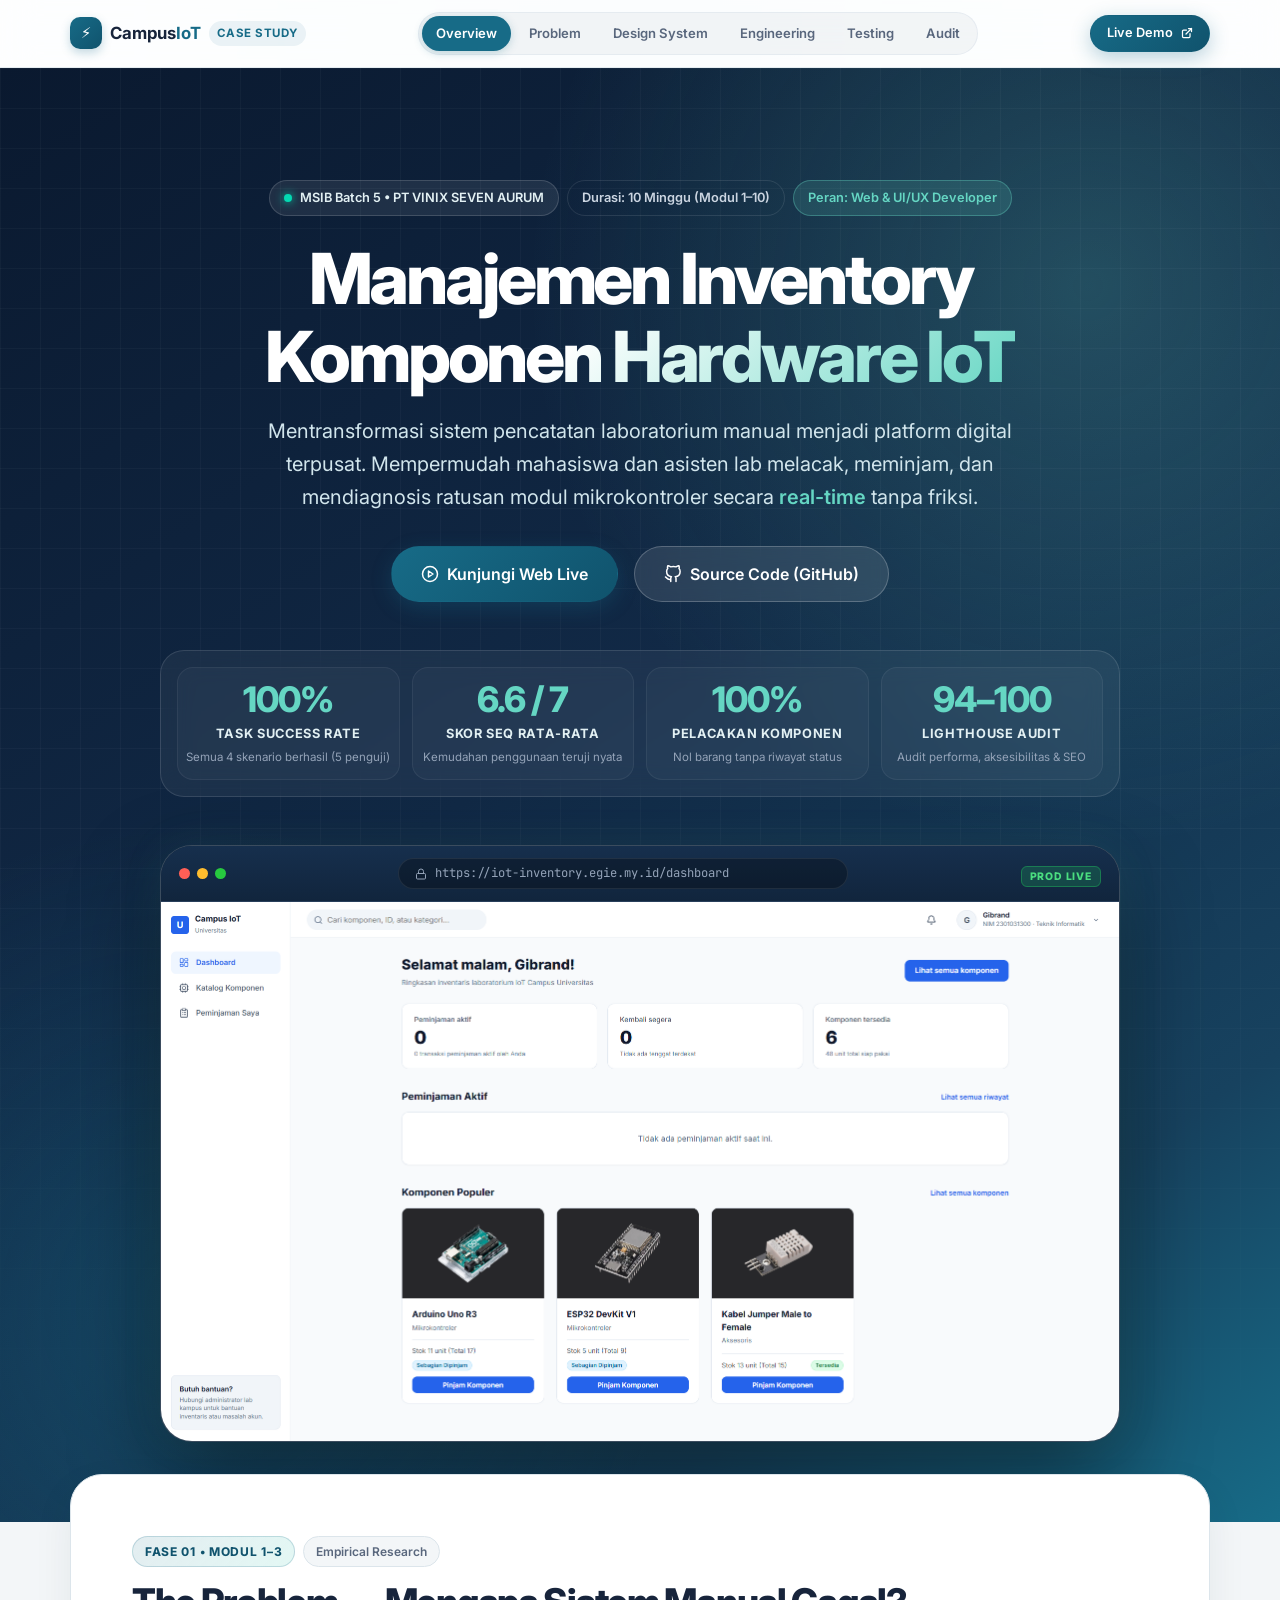
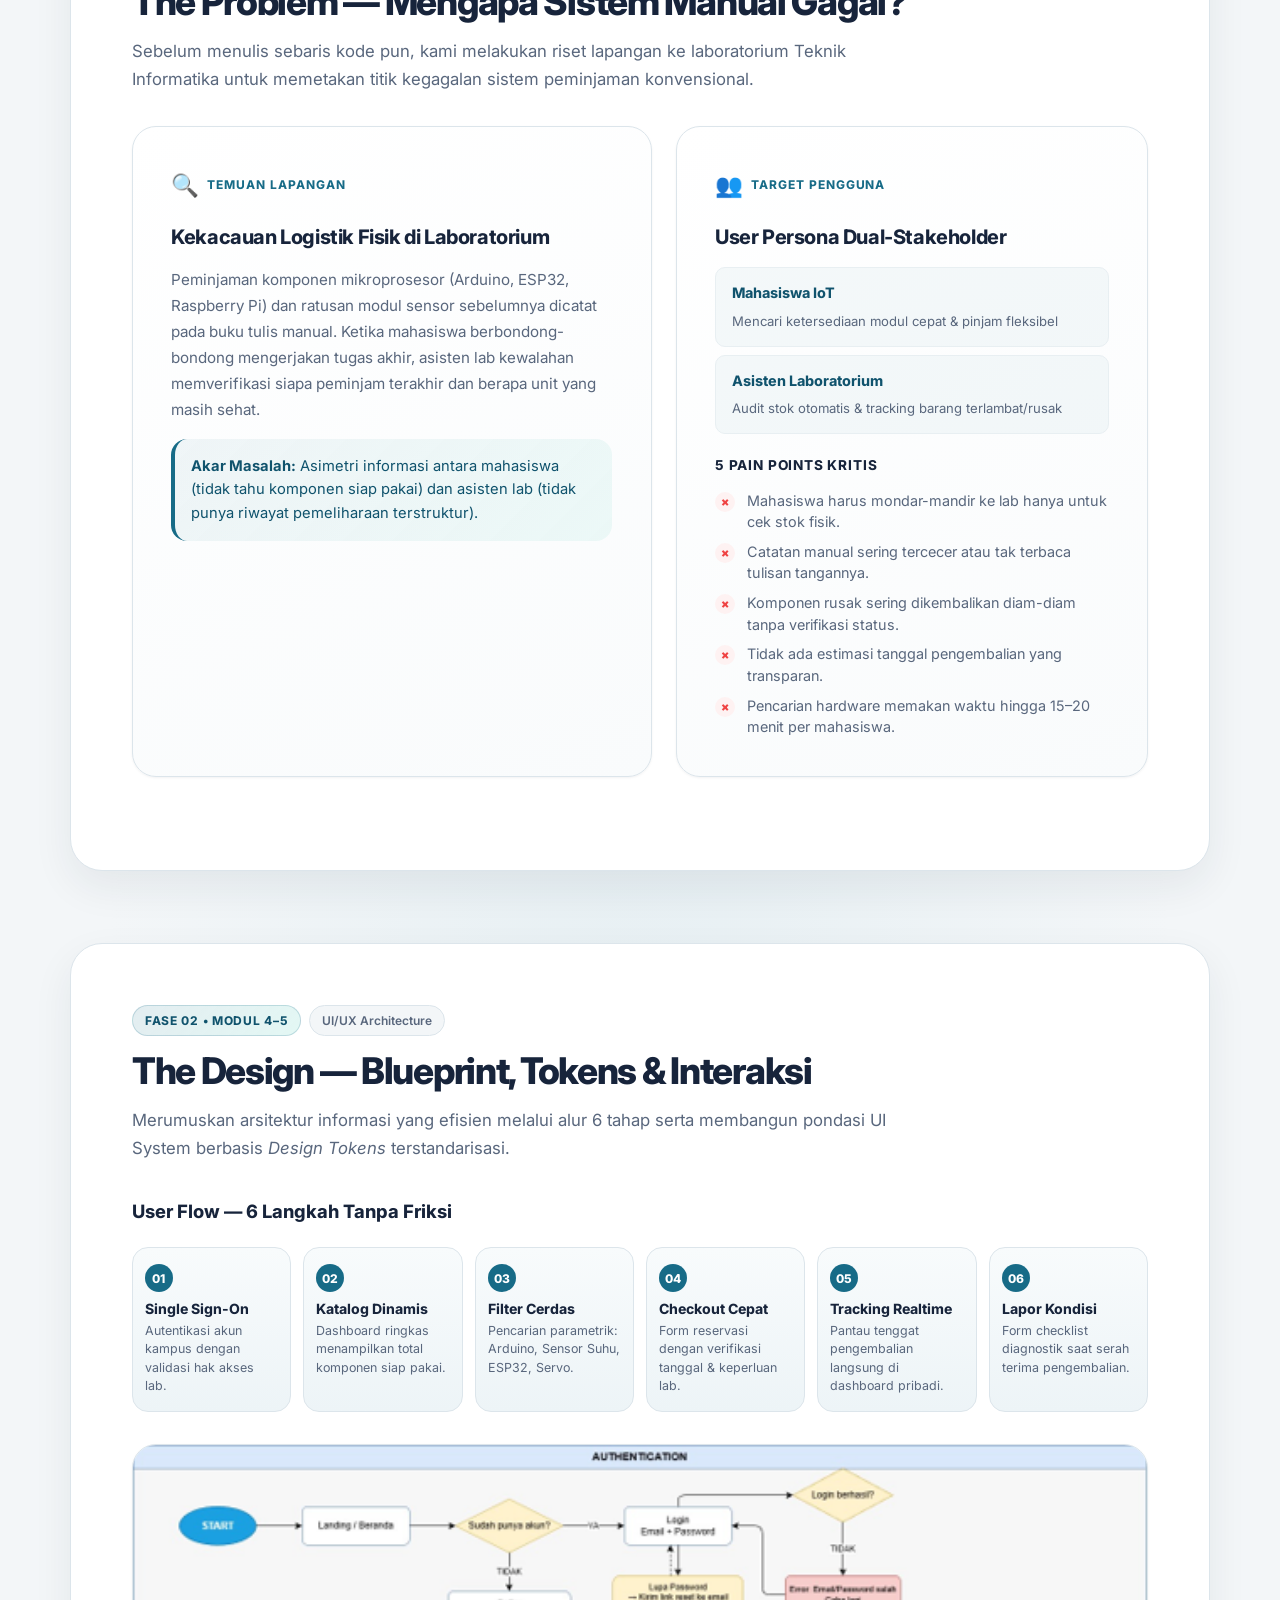
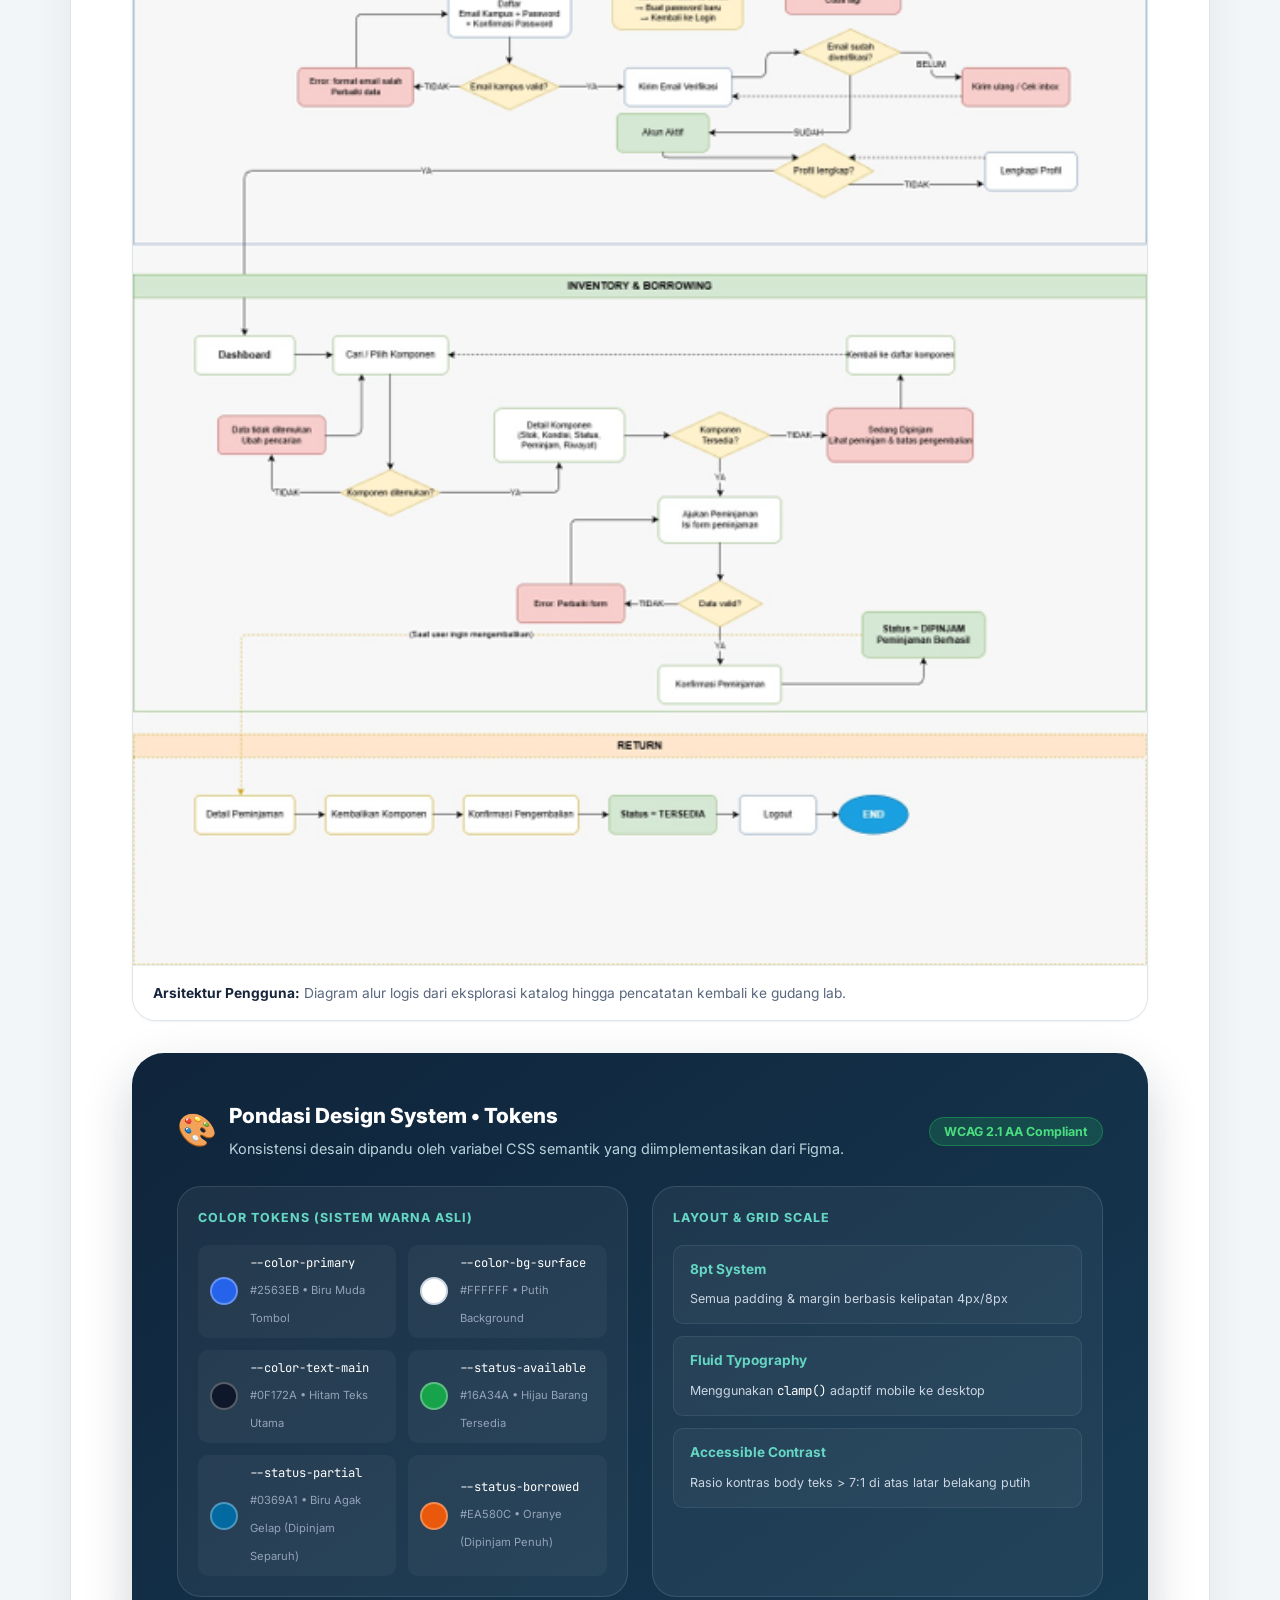
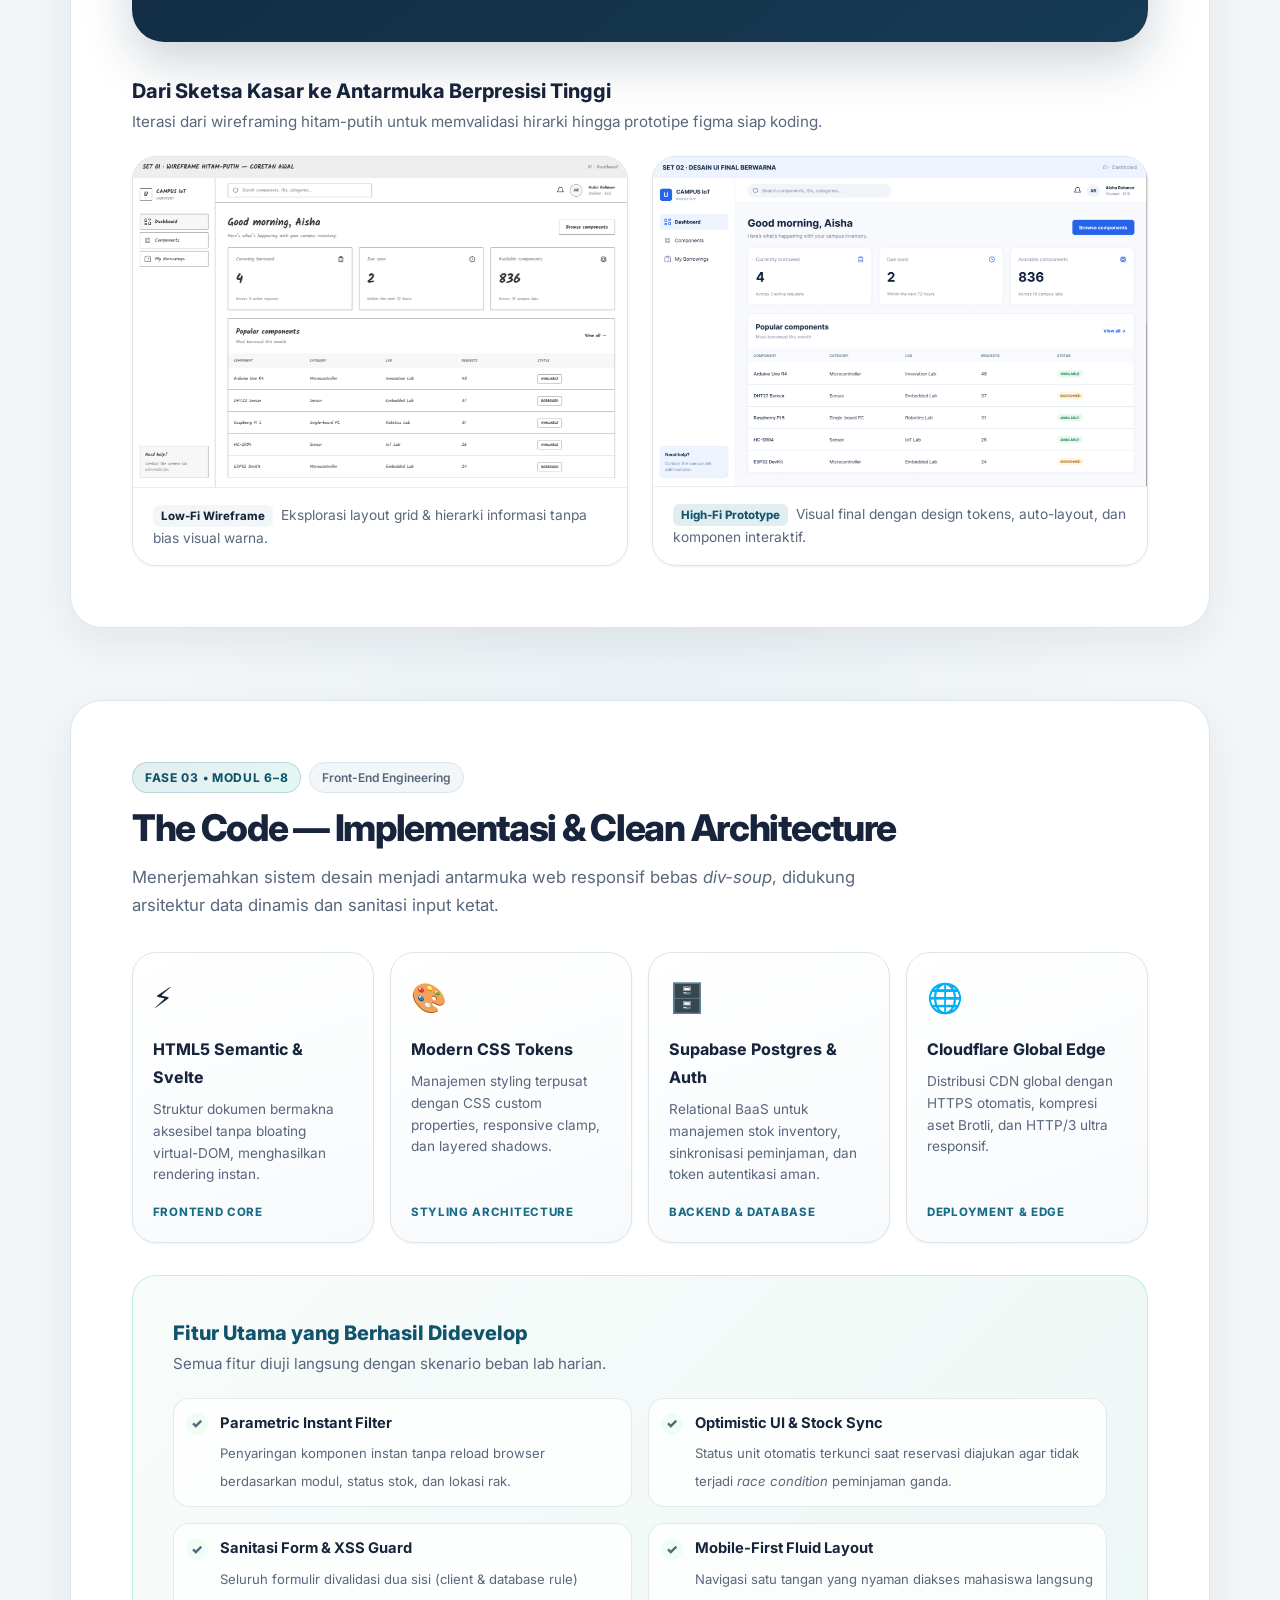
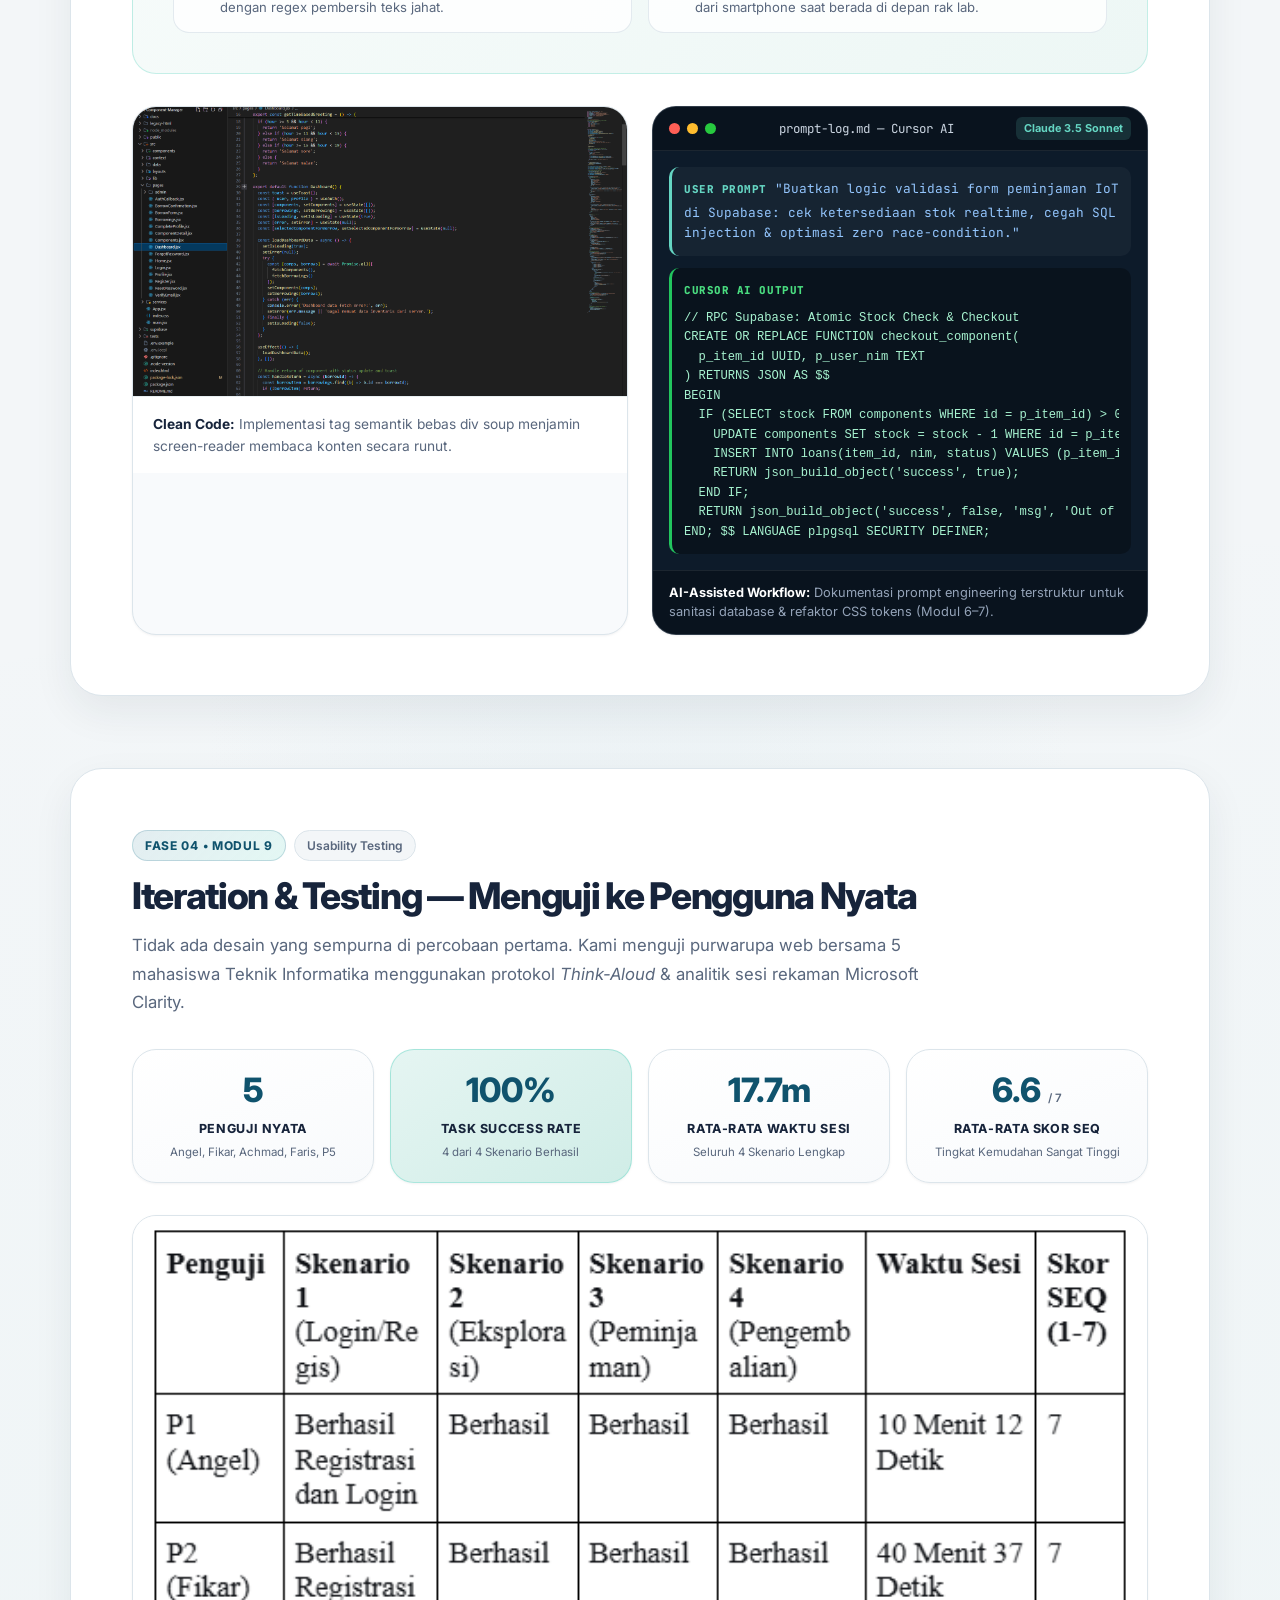
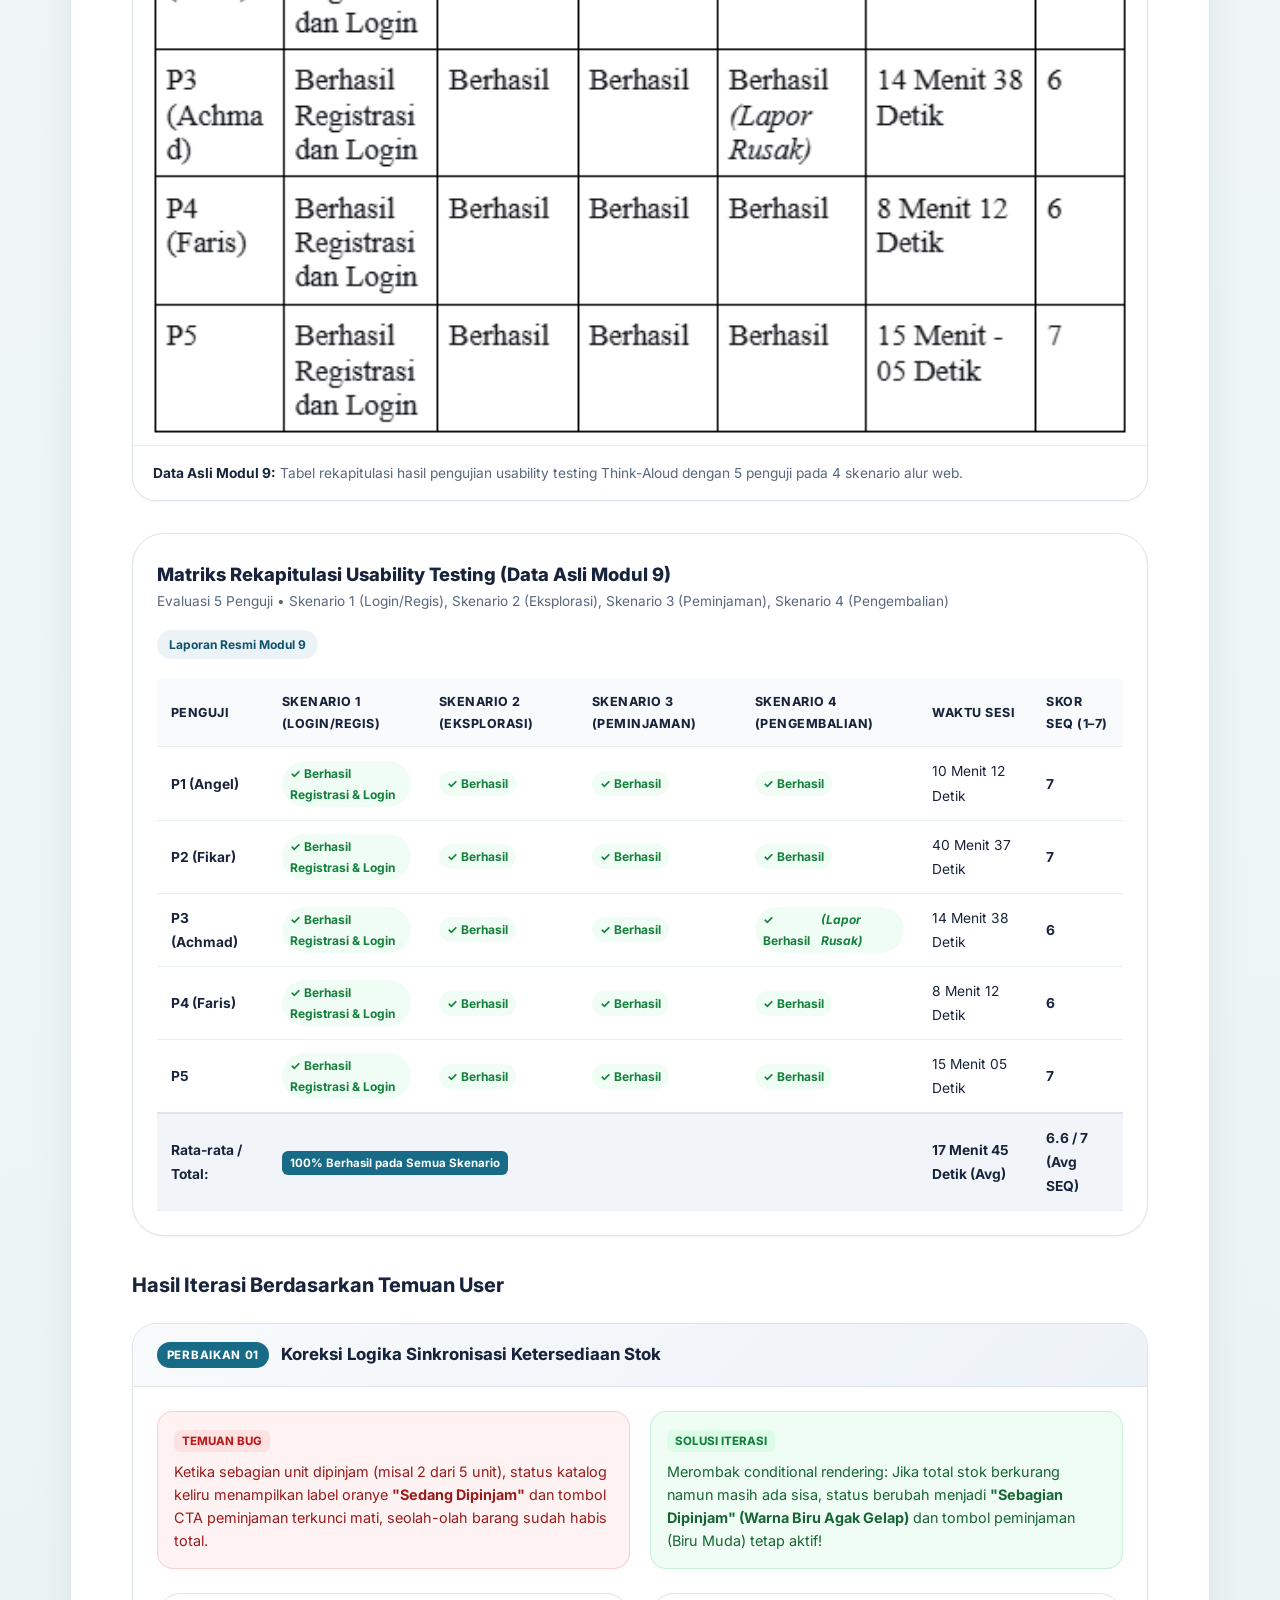
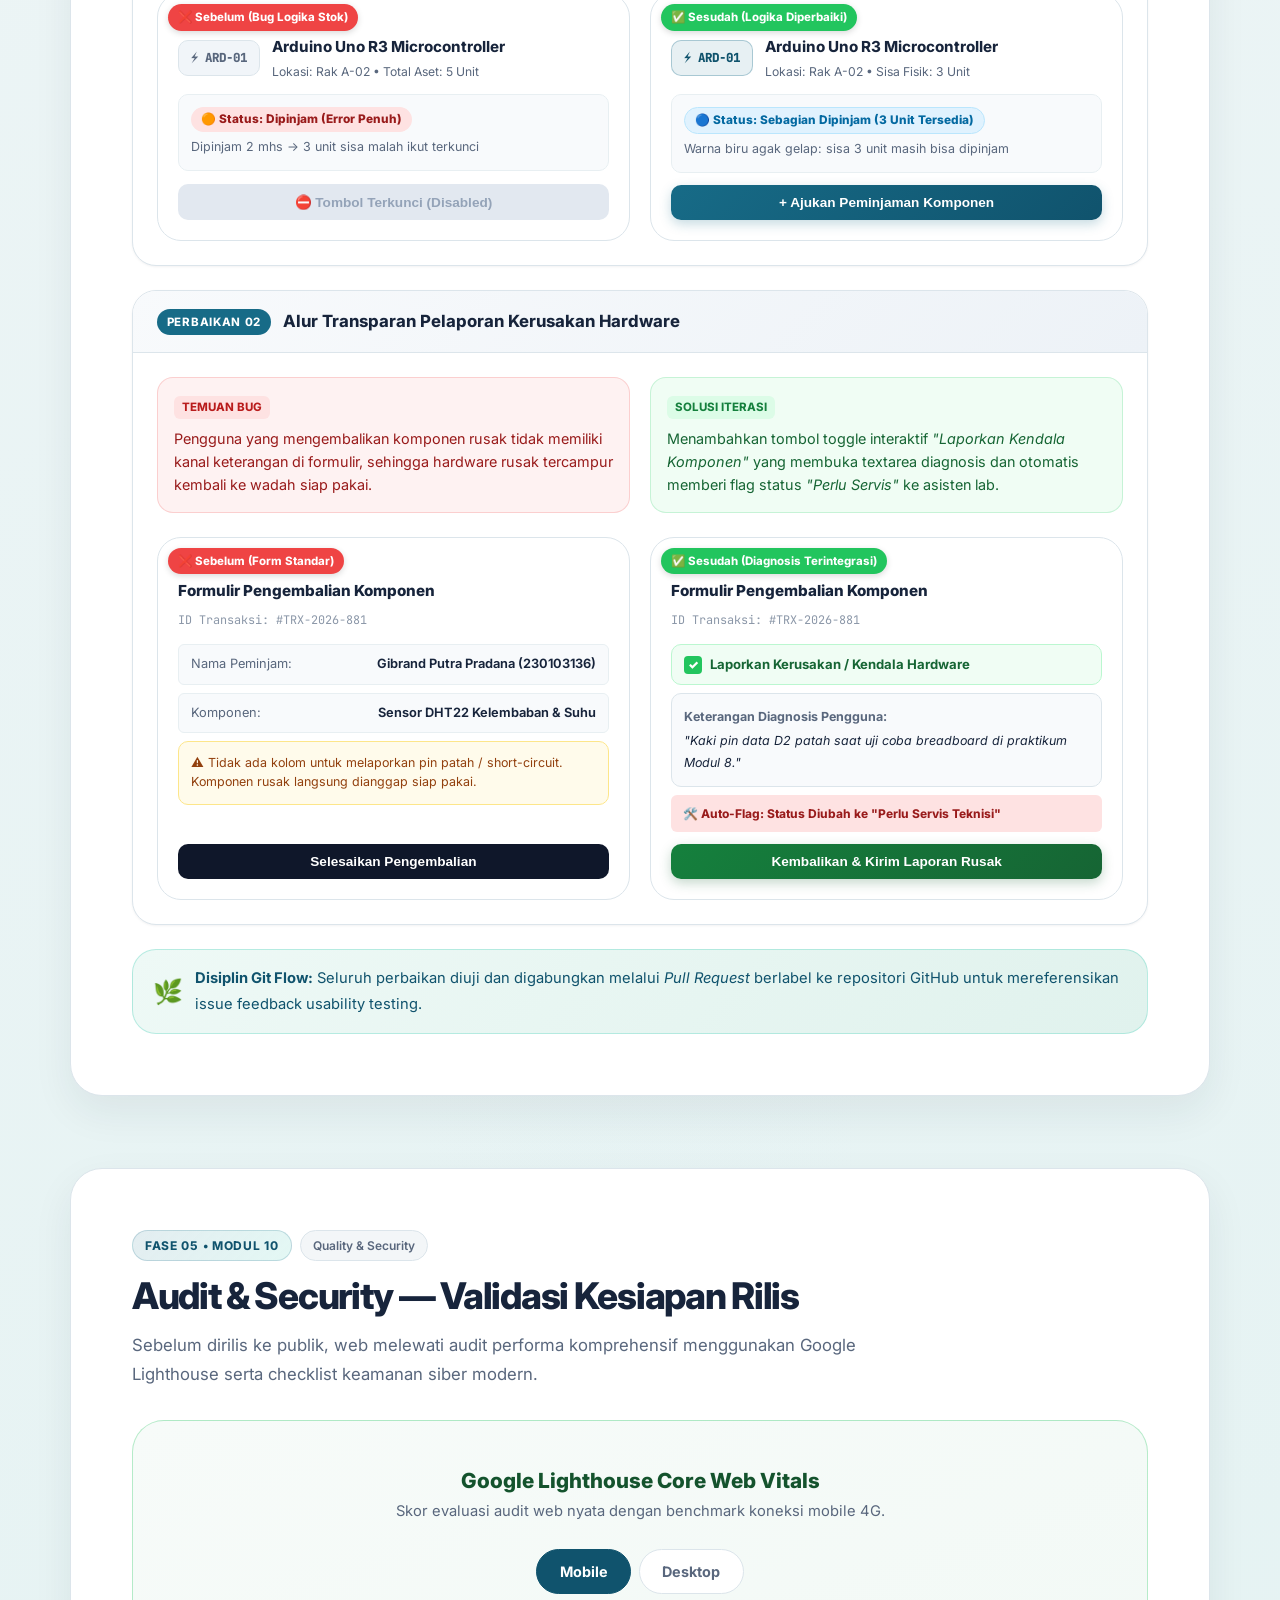
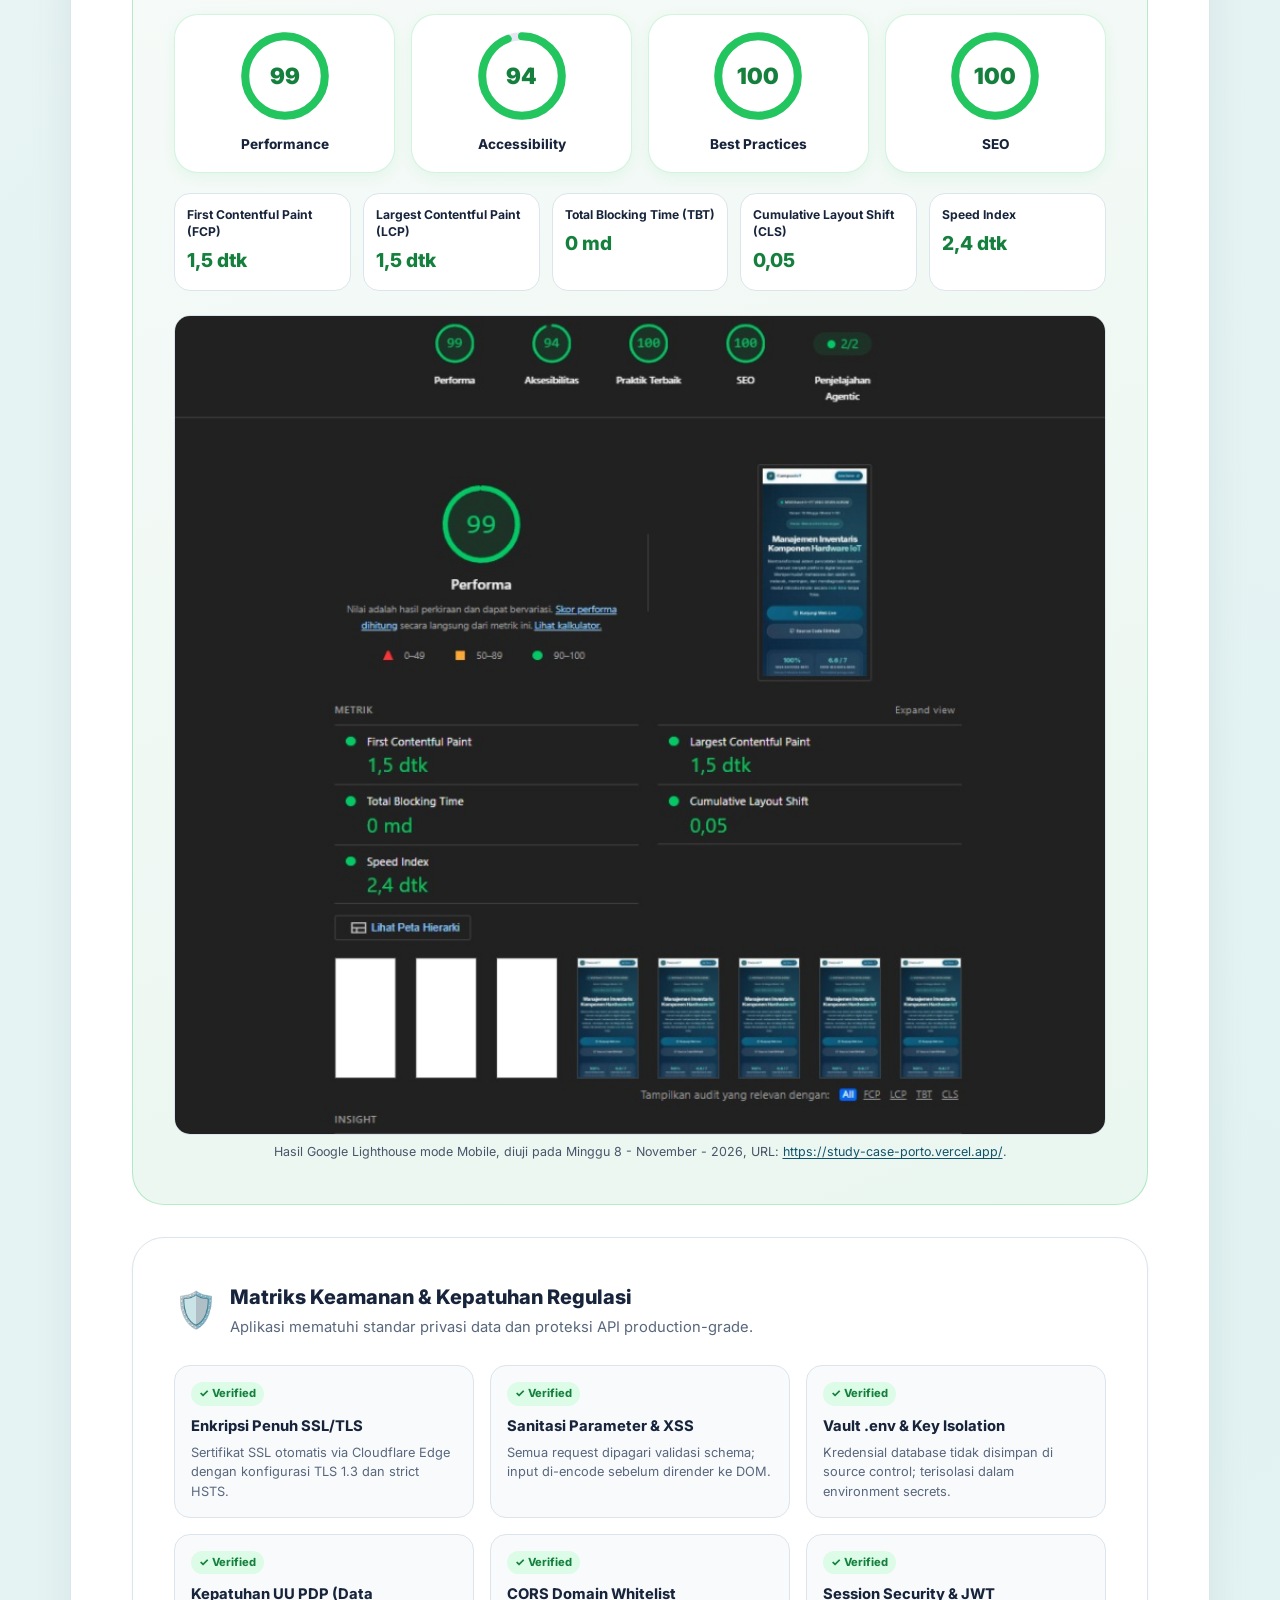
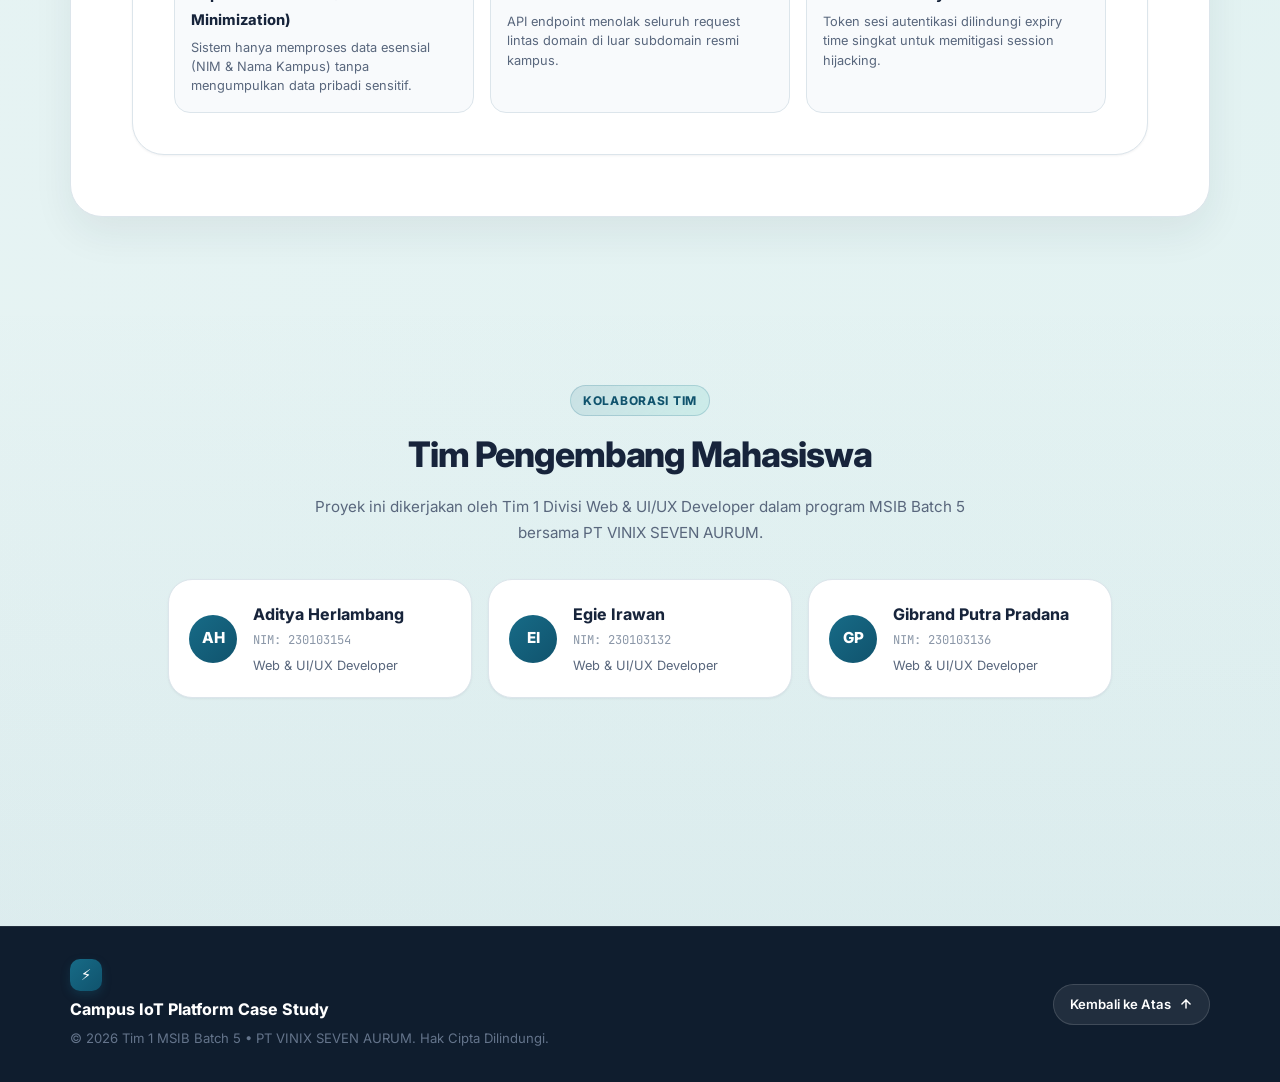
==== commit 5e687535: "fix a litle bit" ====
--- a/index.html
+++ b/index.html
@@ -4,8 +4,9 @@
 <head>
     <meta charset="UTF-8">
     <meta name="viewport" content="width=device-width, initial-scale=1.0">
-    <meta name="description" content="Case study portfolio platform manajemen inventaris komponen IoT kampus. Merancang sistem pelacakan hardware real-time dengan UI/UX modern dan performa tinggi.">
+    <meta name="description" content="Case study portfolio platform manajemen inventory komponen IoT kampus. Merancang sistem pelacakan hardware real-time dengan UI/UX modern dan performa tinggi.">
     <title>Campus IoT &mdash; Case Study Portfolio | Gibrand Putra Pradana</title>
+    <link rel="icon" type="image/svg+xml" href="assets/favicon.svg">
     
     <!-- Google Fonts: Inter -->
     <link rel="preconnect" href="https://fonts.googleapis.com">
@@ -67,7 +68,7 @@
 
             <!-- Main Hero Typography -->
             <h1 class="hero-title">
-                Manajemen Inventaris<br>
+                Manajemen Inventory<br>
                 <span class="gradient-text">Komponen Hardware IoT</span>
             </h1>
 
@@ -77,7 +78,7 @@
 
             <!-- Hero Action Buttons -->
             <div class="hero-actions">
-                <a href="https://iot-inventaris.egie.my.id/" target="_blank" rel="noopener noreferrer" class="btn btn-primary btn-lg">
+                <a href="https://iot-inventory.egie.my.id/" target="_blank" rel="noopener noreferrer" class="btn btn-primary btn-lg">
                     <svg width="18" height="18" viewBox="0 0 24 24" fill="none" stroke="currentColor" stroke-width="2" stroke-linecap="round" stroke-linejoin="round" aria-hidden="true"><circle cx="12" cy="12" r="10"></circle><polygon points="10 8 16 12 10 16 10 8"></polygon></svg>
                     <span>Kunjungi Web Live</span>
                 </a>
@@ -428,7 +429,7 @@
                 <div class="tech-card">
                     <div class="tech-card-icon">🗄️</div>
                     <h4>Supabase Postgres &amp; Auth</h4>
-                    <p>Relational BaaS untuk manajemen stok inventaris, sinkronisasi peminjaman, dan token autentikasi aman.</p>
+                    <p>Relational BaaS untuk manajemen stok inventory, sinkronisasi peminjaman, dan token autentikasi aman.</p>
                     <span class="tech-role">Backend &amp; Database</span>
                 </div>
 
